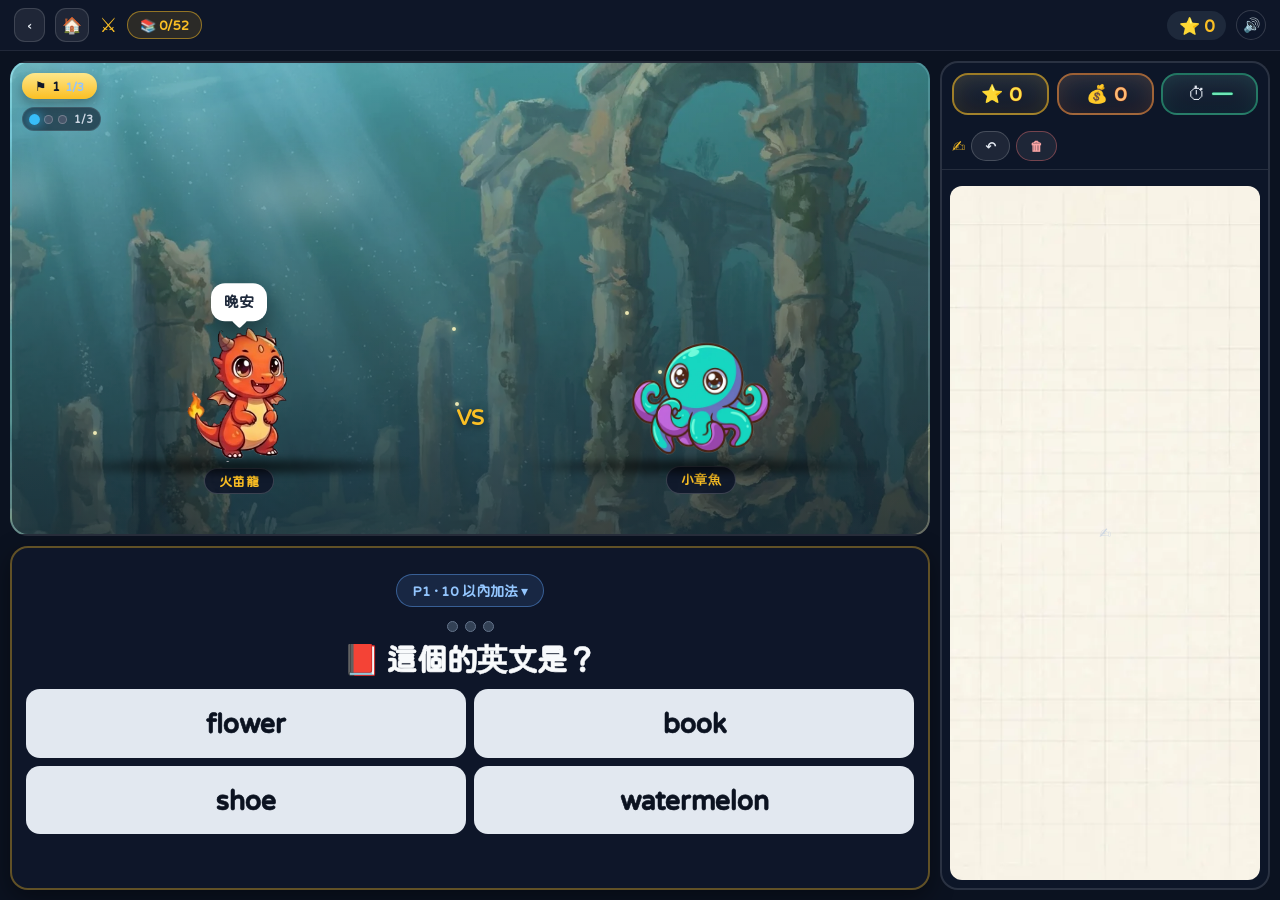
==== challenge.html @ d00f3f54 "金幣顯示只升不降＋誤觸確認框" ====
<!DOCTYPE html>
<html lang="zh-Hant">
<head>
<meta charset="utf-8">
<meta name="viewport" content="width=device-width,initial-scale=1,maximum-scale=1,user-scalable=no">
<title>⚔️ 挑戰頁 · 三問</title>
<link rel="icon" href="data:image/svg+xml,%3Csvg xmlns=%22http://www.w3.org/2000/svg%22 viewBox=%220 0 100 100%22%3E%3Ctext y=%22.92em%22 font-size=%2292%22%3E%F0%9F%90%B2%3C/text%3E%3C/svg%3E">
<style>
  *{box-sizing:border-box;-webkit-tap-highlight-color:transparent}
  html,body{margin:0;height:100%;font-family:-apple-system,"PingFang TC","Microsoft JhengHei",sans-serif;
    background:#0b1220;color:#e2e8f0;overflow:hidden}
  #app{display:flex;flex-direction:column;height:100%}

  /* 頂部 */
  #topbar{display:flex;align-items:center;gap:10px;padding:8px 14px;background:rgba(15,23,42,.85);
    border-bottom:1px solid rgba(255,255,255,.08)}
  #topbar h1{font-size:16px;margin:0;color:#fbbf24}
  #homeBtn{display:inline-flex;align-items:center;justify-content:center;width:34px;height:34px;
    border-radius:11px;background:rgba(255,255,255,.07);border:1px solid rgba(255,255,255,.14);
    text-decoration:none;font-size:16px;line-height:1;transition:transform .12s,background .12s}
  #homeBtn:hover{background:rgba(255,255,255,.14);transform:translateY(-1px)}
  #homeBtn:active{transform:scale(.94)}
  #backBtn{display:inline-flex;align-items:center;gap:4px;height:34px;padding:0 12px;
    border-radius:11px;background:rgba(255,255,255,.07);border:1px solid rgba(255,255,255,.14);
    text-decoration:none;font-size:13px;font-weight:800;color:#e2e8f0;transition:transform .12s,background .12s}
  #backBtn:hover{background:rgba(255,255,255,.14);transform:translateY(-1px)}
  #backBtn:active{transform:scale(.94)}
  #stars{margin-left:auto;background:#1e293b;border-radius:999px;padding:4px 12px;font-weight:900;color:#fbbf24}

  /* 主區 */
  /* 手寫板只在寫字題真的要用：收窄成右側一條，把寬度讓給戰鬥畫面與題目 */
  #main{flex:1;display:grid;grid-template-columns:minmax(0,1fr) clamp(210px,26vw,330px);gap:10px;padding:10px;min-height:0}
  #leftCol{display:flex;flex-direction:column;gap:10px;min-height:0}

  /* 左：戰鬥 */
  #arena{position:relative;flex:1 1 58%;min-height:0;border-radius:18px;overflow:hidden;border:2px solid rgba(255,255,255,.12);
    background:url('images/bg_battle.webp') center 55%/cover no-repeat}
  #arenaOverlay{position:absolute;inset:0;background:linear-gradient(180deg,rgba(9,16,30,.18),rgba(9,16,30,.72))}
  /* 章節「氣候」：色調分級 + 地面帶 + 環境粒子（每家族不同，一章一套） */
  #grade{position:absolute;inset:0;pointer-events:none;mix-blend-mode:soft-light;transition:background .8s ease}
  #groundBand{position:absolute;left:-6%;right:-6%;bottom:0;height:9%;pointer-events:none;opacity:.34;display:none;
    background:linear-gradient(180deg,rgba(0,0,0,0) 0%,var(--g1,rgba(22,44,24,.52)) 40%,var(--g2,rgba(6,12,8,.94)) 100%);
    -webkit-mask-image:linear-gradient(180deg,transparent,#000 46%);mask-image:linear-gradient(180deg,transparent,#000 46%)}
  /* 真的前景帶（透明 webp，每家族一張）＋時段色調 */
  #fgBand{position:absolute;left:-4%;right:-4%;bottom:0;height:20%;pointer-events:none;opacity:.72;display:none;
    background-position:center bottom;background-size:cover;background-repeat:no-repeat;
    -webkit-mask-image:linear-gradient(180deg,transparent 0%,rgba(0,0,0,.55) 30%,#000 62%);
    mask-image:linear-gradient(180deg,transparent 0%,rgba(0,0,0,.55) 30%,#000 62%)}
  #tod{position:absolute;inset:0;pointer-events:none;mix-blend-mode:soft-light;transition:background .9s ease}
  #arena.walking #fgBand{animation:fgPan .78s ease-in-out}
  @keyframes fgPan{from{transform:translateX(0)}to{transform:translateX(-66px)}}
  #groundBand::after{content:'';position:absolute;left:0;right:0;bottom:0;height:48%;opacity:.35;
    background:repeating-linear-gradient(96deg,rgba(255,255,255,.05) 0 2px,transparent 2px 8px)}
  #ambient{position:absolute;inset:0;pointer-events:none;overflow:hidden}
  #ambient i{position:absolute;display:block;border-radius:50%;opacity:0;will-change:transform,opacity}
  @keyframes pUp{0%{transform:translate3d(0,12px,0) scale(.7);opacity:0}18%{opacity:.9}100%{transform:translate3d(8px,-170px,0) scale(1.15);opacity:0}}
  @keyframes pDown{0%{transform:translate3d(0,-24px,0);opacity:0}12%{opacity:.95}100%{transform:translate3d(-14px,240px,0);opacity:0}}
  @keyframes pBubble{0%{transform:translate3d(0,80px,0) scale(.55);opacity:0}15%{opacity:.85}55%{transform:translate3d(10px,-40px,0) scale(1)}100%{transform:translate3d(-6px,-200px,0) scale(1.25);opacity:0}}
  @keyframes pFloat{0%,100%{transform:translate3d(0,0,0);opacity:.12}50%{transform:translate3d(16px,-20px,0);opacity:.85}}
  @keyframes pFog{0%{transform:translate3d(-36px,0,0) scale(1);opacity:.10}50%{opacity:.26}100%{transform:translate3d(46px,-12px,0) scale(1.3);opacity:0}}
  /* 走路時前景帶往左滑（＝往前行進），與背景平移形成視差 */
  #arena.walking #groundBand{animation:bandPan .78s ease-in-out}
  @keyframes bandPan{from{transform:translateX(0)}to{transform:translateX(-38px)}}
  #fighters{position:absolute;inset:0;display:grid;grid-template-columns:1fr auto 1fr;align-items:end;
    padding:0 18px 40px;gap:8px}
  .fighter{display:flex;flex-direction:column;align-items:center;gap:6px;position:relative}
  .fighter::after{content:'';position:absolute;left:50%;bottom:18px;transform:translateX(-50%);
    width:84%;height:19px;border-radius:50%;pointer-events:none;z-index:0;
    background:radial-gradient(ellipse at center,rgba(0,0,0,.74) 0%,rgba(0,0,0,.36) 46%,rgba(0,0,0,0) 76%);
    filter:blur(3.5px)}
  .fighter img{width:150px;height:150px;object-fit:contain;object-position:center bottom;
    position:relative;z-index:1}
  .fighter img.boss{width:190px;height:190px}
  /* 面向：大部份寵物／怪物原圖是「面向左」的 3/4 視角，放在左邊會背對對手 →
     用 scale（獨立於 transform，不會被進場動畫蓋掉）翻向對方 */
  #petImg{scale:-1 1}
  #petImg.faceRight{scale:1 1}   /* 原圖本身就面向右的物種（火龍）不用翻 */
  #monImg{scale:1 1}    /* 怪物：使用者圈選「面向右邊就對」→ 不鏡像 */
  #monster{width:150px;height:150px;font-size:92px;display:flex;align-items:center;justify-content:center;
    filter:drop-shadow(0 8px 12px rgba(0,0,0,.5))}
  #vs{font-size:22px;font-weight:900;color:#fbbf24;text-shadow:0 2px 8px rgba(0,0,0,.7);padding-bottom:64px}
  .tag{background:rgba(15,23,42,.9);border:1px solid rgba(255,255,255,.18);border-radius:999px;
    padding:4px 14px;font-size:15px;font-weight:900;color:#fbbf24;letter-spacing:.02em}
  #stageChip .rn{font-size:12px;font-weight:800;color:#93c5fd;letter-spacing:0}
  #hpbar{position:absolute;left:18px;right:18px;bottom:10px;height:8px;border-radius:999px;background:#1e293b;overflow:hidden}
  #hpfill{height:100%;width:100%;background:linear-gradient(90deg,#ef4444,#f87171);border-radius:999px}

  /* 第幾關 */
  #stageChip{position:absolute;top:10px;left:10px;z-index:7;
    display:flex;align-items:center;gap:5px;
    font-size:13px;font-weight:900;color:#0f172a;background:linear-gradient(180deg,#fde68a,#fbbf24);
    padding:5px 13px;border-radius:999px;box-shadow:0 5px 14px rgba(0,0,0,.35);pointer-events:none}
  #stageChip.boss{background:linear-gradient(180deg,#fca5a5,#ef4444);color:#fff7ed;
    box-shadow:0 5px 16px rgba(239,68,68,.6)}

  /* 過關儀式：整版暗場 + 金框 + 大字 */
  #stageClear{position:fixed;inset:0;z-index:9994;display:flex;align-items:center;justify-content:center;
    opacity:0;visibility:hidden;pointer-events:none;transition:opacity .28s}
  #stageClear.on{opacity:1;visibility:visible}
  #stageClear .scVeil{position:absolute;inset:0;background:radial-gradient(circle at 50% 46%,rgba(15,23,42,.97),rgba(3,6,15,.998))}
  #stageClear .scBox{position:relative;text-align:center;padding:26px 46px;border-radius:26px;
    background:linear-gradient(180deg,rgba(30,41,59,.96),rgba(15,23,42,.96));
    border:3px solid rgba(251,191,36,.75);box-shadow:0 0 60px rgba(251,191,36,.45),inset 0 0 40px rgba(251,191,36,.12);
    transform:scale(.82);transition:transform .42s cubic-bezier(.2,1.5,.4,1)}
  #stageClear.on .scBox{transform:scale(1)}
  #stageClear .scKicker{font-size:14px;letter-spacing:.42em;font-weight:900;color:#fbbf24;opacity:.9}
  #stageClear .scTitle{font-size:clamp(30px,5.2vmin,54px);font-weight:900;color:#fde047;margin-top:6px;
    -webkit-text-stroke:3px #7c2d12;paint-order:stroke fill}
  #stageClear .scStars{font-size:clamp(24px,3.6vmin,38px);margin-top:6px;letter-spacing:.2em;
    animation:scPop 1.1s ease-in-out infinite alternate}
  #stageClear .scSub{margin-top:8px;font-size:15px;font-weight:800;color:#cbd5e1}
  #stageClear .scEarn{margin-top:10px;font-size:clamp(18px,2.6vmin,26px);font-weight:900;color:#fdba74}
  #stageClear .scNext{margin-top:16px;appearance:none;cursor:pointer;font-family:inherit;
    font-size:17px;font-weight:900;color:#0b1220;padding:11px 26px;border-radius:999px;border:0;
    background:linear-gradient(180deg,#fde047,#f59e0b);box-shadow:0 8px 22px rgba(245,158,11,.55);
    transition:transform .12s}
  #stageClear .scNext:active{transform:scale(.95)}
  @keyframes scPop{from{transform:scale(1);opacity:.85}to{transform:scale(1.09);opacity:1}}

  /* 戰利品計分板：孩子一眼看到「為了什麼而戰」 */
  #scoreBoard{display:flex;gap:8px;padding:10px 10px 0;flex:0 0 auto}
  #scoreBoard .sb{flex:1;min-width:0;display:flex;align-items:center;justify-content:center;gap:clamp(3px,0.7vmin,6px);container-type:inline-size;
    background:linear-gradient(180deg,rgba(30,41,59,.97),rgba(15,23,42,.97));
    border:2px solid rgba(255,255,255,.14);border-radius:16px;padding:9px clamp(4px,0.8vmin,6px)}
  #scoreBoard .sb.star{border-color:rgba(251,191,36,.6);box-shadow:inset 0 0 24px rgba(251,191,36,.14)}
  #scoreBoard .sb.time{border-color:rgba(52,211,153,.5);box-shadow:inset 0 0 24px rgba(52,211,153,.12)}
  #scoreBoard .sbIcon{font-size:clamp(14px,22cqw,22px);line-height:1;flex:none}
  #scoreBoard .sbNum{font-size:clamp(13px,25cqw,26px);font-weight:900;color:#fde047;line-height:1;font-variant-numeric:tabular-nums;letter-spacing:-.02em;
    -webkit-text-stroke:1px #7c2d12;paint-order:stroke fill}
  #scoreBoard .sb.time .sbNum{color:#6ee7b7;-webkit-text-stroke:1px #064e3b}
  #scoreBoard .sb.coin{border-color:rgba(251,146,60,.6);box-shadow:inset 0 0 24px rgba(251,146,60,.16)}
  #scoreBoard .sb.coin .sbNum{color:#fdba74;-webkit-text-stroke:1px #7c2d12}
  #scoreBoard .sbUnit{font-size:clamp(11px,1.2vmin,15px);font-weight:900;color:#94a3b8;white-space:nowrap;flex:none}  /* 窄欄時「金幣／遊玩」不要折成兩行 */
  /* 手寫板最寬只到 330，三格放不下「金幣／遊玩」單位字（會超出格子被切）→ 統一只留 icon＋數字 */
  #scoreBoard .sbUnit{display:none}
  #scoreBoard .sbNum.pop{animation:sbPop .55s cubic-bezier(.2,.9,.3,1.6)}
  @keyframes sbPop{0%{transform:scale(1)}42%{transform:scale(1.45)}100%{transform:scale(1)}}
  /* 答對瞬間的大字獎勵 */
  #reward{position:fixed;left:50%;top:44%;transform:translate(-50%,-50%);z-index:70;pointer-events:none;
    font-size:30px;font-weight:900;color:#fde047;line-height:1.28;text-align:center;
    white-space:normal;max-width:min(86vw,440px);
    -webkit-text-stroke:2px #7c2d12;paint-order:stroke fill;
    text-shadow:0 6px 22px rgba(0,0,0,.9),0 0 34px rgba(253,224,71,.55);opacity:0}
  /* 小孩要看得懂：大字停住約 1.8 秒才慢慢散，總長 2.6 秒 */

  /* ── 畫面過渡：進頁淡入、跳頁前淡出（不要一刀切） ── */
  html{background:#0b1220}
  body{animation:pageIn .32s ease both}
  @keyframes pageIn{from{opacity:0}to{opacity:1}}
  body.pageOut{animation:pageOut .22s ease forwards}
  @keyframes pageOut{from{opacity:1}to{opacity:0}}

  #reward>span{display:block;white-space:nowrap}
  #reward .rL1{font-size:21px;color:#fbbf24;letter-spacing:.5px}
  #reward .rL2{font-size:32px;color:#fde047}
  #reward.show{animation:rewardPop 2.2s cubic-bezier(.2,.9,.3,1) forwards}
  @keyframes rewardPop{
    0%{opacity:0;transform:translate(-50%,-50%) scale(.3)}
    8%{opacity:1;transform:translate(-50%,-50%) scale(1.06)}
    16%{transform:translate(-50%,-50%) scale(1)}
    72%{opacity:1;transform:translate(-50%,-56%) scale(1)}
    100%{opacity:0;transform:translate(-50%,-74%) scale(.95)}
  }

  /* 右：手寫板 */
  #padPane{display:flex;flex-direction:column;gap:8px;border-radius:18px;overflow:hidden;
    border:2px solid rgba(255,255,255,.12);background:rgba(15,23,42,.92)}
  #padHead{display:flex;align-items:center;gap:6px;padding:8px 10px;border-bottom:1px solid rgba(255,255,255,.1);flex-wrap:nowrap}
  #padHead b{color:#fbbf24;font-size:13px;white-space:nowrap}
  #padHead span{margin-left:auto;font-size:10.5px;color:#94a3b8;white-space:nowrap;overflow:hidden;text-overflow:ellipsis}
  @media (max-width:1400px){#padHead span{display:none}}  /* 窄欄時只留「手寫板＋兩顆鈕」，不要擠成省略號 */
  @media (max-width:980px){#padHead b{display:none}}  /* 更窄：連標題都收起來，只留復原／清除 */
  .padBtn{appearance:none;border:1px solid rgba(255,255,255,.18);background:rgba(255,255,255,.07);
    color:#e2e8f0;border-radius:999px;padding:5px 9px;font-size:11.5px;font-weight:800;cursor:pointer;font-family:inherit;white-space:nowrap}
  .padBtn:active{transform:scale(.95);background:rgba(255,255,255,.16)}
  #padClear{color:#fca5a5;border-color:rgba(248,113,113,.4)}
  #padBody{flex:1;position:relative;background:url('images/bg_pad.webp') center/cover no-repeat;margin:8px;border-radius:12px;overflow:hidden}
  #padCanvas{position:absolute;inset:0;width:100%;height:100%;touch-action:none;cursor:crosshair}
  #padHint{position:absolute;inset:0;display:flex;align-items:center;justify-content:center;
    color:#cbd5e1;font-size:14px;pointer-events:none;text-align:center;line-height:1.7}

  /* 中文題：田字格描紅（取代手寫板） */
  #hzWrap{position:absolute;inset:0;display:flex;align-items:center;justify-content:center;padding:14px}
  #hzWrap.hidden{display:none}
  #hzBox{position:relative;background:#fdfcf8;border-radius:14px;
    box-shadow:0 10px 30px rgba(0,0,0,.4)}
  #hzBox::before{content:"";position:absolute;inset:5%;border:1px dashed rgba(239,68,68,.45);border-radius:6px;pointer-events:none}
  #hzBox::after{content:"";position:absolute;inset:5%;pointer-events:none;
    background:
      linear-gradient(to right, transparent calc(50% - .8px), rgba(239,68,68,.32) calc(50% - .8px), rgba(239,68,68,.32) calc(50% + .8px), transparent calc(50% + .8px)),
      linear-gradient(to bottom, transparent calc(50% - .8px), rgba(239,68,68,.32) calc(50% - .8px), rgba(239,68,68,.32) calc(50% + .8px), transparent calc(50% + .8px))}
  #hzSvg{position:absolute;inset:0}
  #hzSvg svg{display:block;width:100%;height:100%;touch-action:none}
  #hzDone{position:absolute;left:0;right:0;bottom:10px;margin:0 auto;width:max-content;
    font-size:14px;font-weight:900;color:#fff;background:rgba(34,197,94,.95);
    padding:6px 16px;border-radius:999px;opacity:0;pointer-events:none;z-index:3}
  #hzDone.show{animation:stampIn .6s cubic-bezier(.2,1.4,.4,1) forwards}
  @keyframes stampIn{0%{opacity:0;transform:scale(.4)}60%{opacity:1;transform:scale(1.1)}100%{opacity:1;transform:scale(1)}}
  #padCanvas.hidden,#padHint.hidden{display:none}

  /* 下：題目 */
  #quiz{flex:1 1 42%;min-height:0;display:flex}
  #quizCard{flex:1;display:flex;flex-direction:column;justify-content:center;background:rgba(15,23,42,.94);border:2px solid rgba(251,191,36,.35);border-radius:18px;
    padding:12px 14px;box-shadow:0 8px 24px rgba(0,0,0,.4)}
  #qMeta{font-size:12px;font-weight:800;color:#94a3b8;text-align:center;letter-spacing:.5px;margin-bottom:6px}
  /* 一局 = 3 題：三個圓點，答對一題亮一顆 */
  #qPips{display:flex;gap:7px;justify-content:center;margin-bottom:8px}
  #qPips i{width:11px;height:11px;border-radius:50%;background:#334155;
    border:1.5px solid #64748b;transition:background .18s, transform .18s, box-shadow .18s}
  #qPips i.on{background:#fbbf24;border-color:#fcd34d;transform:scale(1.18);
    box-shadow:0 0 10px rgba(251,191,36,.75)}
  #qPips.boss i{border-color:#f87171}
  #qPips.boss i.on{background:#f87171;border-color:#fca5a5;box-shadow:0 0 10px rgba(248,113,113,.8)}
  #qRow{display:flex;align-items:center;justify-content:center;gap:10px;margin-bottom:10px}
  #qRow #qText{margin-bottom:0}
  #qSay{flex:0 0 auto;width:42px;height:42px;border-radius:13px;border:1.5px solid rgba(148,163,184,.5);
    background:rgba(148,163,184,.16);color:#e2e8f0;font-size:20px;line-height:1;cursor:pointer;
    display:none;transition:transform .12s, background .15s, border-color .15s}
  #qSay.on{display:block}
  #qSay:active{transform:scale(.92)}
  #qSay.playing{background:rgba(251,191,36,.28);border-color:rgba(251,191,36,.8);box-shadow:0 0 14px rgba(251,191,36,.45)}
  #qText span{transition:color .08s}
  #qText span.on{color:#fde047;text-shadow:0 0 12px rgba(253,224,71,.75)}
  #qText span.done{color:#94a3b8}
  .opt.qsaying{background:rgba(251,191,36,.22)!important;border-color:rgba(251,191,36,.85)!important;color:#fde68a!important;
    box-shadow:0 0 0 2px rgba(251,191,36,.35) inset}
  #qText{font-size:clamp(27px,3.3vmin,36px);font-weight:900;color:#f8fafc;text-align:center;margin-bottom:10px;line-height:1.3}
  #qText.lucky{color:#fbbf24;text-shadow:0 0 16px rgba(251,191,36,.55)}
  #quizCard.luckyGlow{border-color:rgba(251,191,36,.75);box-shadow:0 0 22px rgba(251,191,36,.28)}
  #qText.long{font-size:clamp(20px,2.5vmin,26px);line-height:1.55;max-width:620px;letter-spacing:.01em}
  #qText.xlong{font-size:clamp(18px,2.2vmin,22px);line-height:1.6;max-width:660px}
  #options{display:grid;grid-template-columns:repeat(4,1fr);gap:10px}
  #options.wide{grid-template-columns:repeat(2,1fr);gap:8px}
  #options.wide .opt{font-size:19px;padding:11px 8px;line-height:1.35}
  .opt{appearance:none;border:none;border-radius:14px;padding:14px 8px;font-size:clamp(22px,2.6vmin,27px);font-weight:900;
    color:#0b1220;background:#e2e8f0;cursor:pointer;transition:transform .12s,background .2s;font-family:inherit}
  .opt:active{transform:scale(.95)}
  .opt.correct{background:#4ade80;color:#052e16}
  .opt.wrong{background:#f87171;color:#450a0a}
  .opt.reveal{background:#0b1220;color:#4ade80;box-shadow:inset 0 0 0 3px #4ade80}
  #feedback{text-align:center;font-size:14px;font-weight:800;color:#94a3b8;margin-top:8px;min-height:20px}

  /* 單元選擇 */
  #unitBtn{appearance:none;align-self:center;border:1px solid rgba(96,165,250,.45);background:rgba(96,165,250,.12);
    color:#93c5fd;font-weight:900;font-size:12px;border-radius:999px;padding:5px 12px;cursor:pointer;
    font-family:inherit;margin-bottom:8px;transition:background .2s}
  #unitBtn:hover{background:rgba(96,165,250,.22)}
  #unitMask{position:fixed;inset:0;background:rgba(4,8,18,.85);display:none;align-items:center;justify-content:center;
    z-index:50;padding:16px}
  #unitMask.show{display:flex}
  #unitPanel{width:min(720px,96vw);max-height:88vh;overflow:auto;background:linear-gradient(160deg,#16213a,#0b1220);
    border:2px solid rgba(96,165,250,.35);border-radius:20px;padding:14px}
  #unitPanel h2{margin:0 0 10px;font-size:17px;color:#93c5fd}
  .unitGrade{font-size:13px;font-weight:900;color:#94a3b8;margin:12px 0 6px;letter-spacing:1px}
  .unitGrade.mix{color:#f0abfc}
  .unitItem.mix{border-color:rgba(240,171,252,.5)}
  .unitGrade.zh{color:#fcd34d}
  .unitItem.zh{border-color:rgba(252,211,77,.45)}
  .unitGrade.en{color:#5eead4}
  .unitItem.en{border-color:rgba(94,234,212,.45)}
  .unitItem.en.on{background:linear-gradient(180deg,#0f766e,#115e59);border-color:#5eead4}
  .unitRow{display:grid;grid-template-columns:repeat(3,1fr);gap:8px}
  .unitItem{appearance:none;font-family:inherit;text-align:left;cursor:pointer;border-radius:12px;padding:10px 12px;
    font-size:13px;font-weight:800;color:#e2e8f0;background:rgba(30,41,59,.9);
    border:1px solid rgba(255,255,255,.1);transition:transform .12s,background .2s}
  .unitItem:active{transform:scale(.97)}
  .unitItem.on{background:rgba(96,165,250,.2);border-color:#60a5fa;color:#dbeafe}
  .unitItem small{display:block;font-weight:700;font-size:11px;color:#94a3b8;margin-top:2px}
  .unitFoot{display:flex;align-items:center;gap:10px;margin-top:14px;padding-top:12px;
    border-top:1px solid rgba(255,255,255,.08);flex-wrap:wrap}
  #qaOpen{appearance:none;font-family:inherit;cursor:pointer;border-radius:999px;padding:7px 14px;
    font-size:12.5px;font-weight:900;color:#bfdbfe;background:rgba(96,165,250,.16);
    border:1px solid rgba(96,165,250,.45)}
  #qaOpen:active{transform:scale(.96)}
  #qaState{font-size:12px;font-weight:800;color:#94a3b8}

  /* 題庫連線設定 */
  #qaMask{position:fixed;inset:0;display:none;align-items:center;justify-content:center;
    background:rgba(2,6,23,.82);z-index:60;padding:16px}
  #qaMask.show{display:flex}
  #qaPanel{width:min(520px,96vw);max-height:90vh;overflow:auto;background:linear-gradient(160deg,#16213a,#0b1220);
    border:2px solid rgba(96,165,250,.35);border-radius:20px;padding:16px}
  #qaPanel h2{margin:0 0 8px;font-size:17px;color:#93c5fd}
  #qaPanel .qaTip{font-size:12px;line-height:1.6;color:#94a3b8;margin:0 0 12px}
  #qaPanel label{display:block;font-size:12px;font-weight:900;color:#cbd5e1;margin:10px 0 4px}
  #qaPanel input{width:100%;box-sizing:border-box;font-family:inherit;font-size:13px;color:#e2e8f0;
    background:rgba(2,6,23,.65);border:1px solid rgba(255,255,255,.12);border-radius:10px;padding:9px 11px}
  #qaPanel input:focus{outline:none;border-color:#60a5fa}
  .qaBtns{display:flex;gap:8px;margin-top:16px;flex-wrap:wrap}
  .qaBtns button{appearance:none;font-family:inherit;cursor:pointer;border-radius:999px;padding:9px 16px;
    font-size:13px;font-weight:900;color:#e2e8f0;background:rgba(30,41,59,.95);
    border:1px solid rgba(255,255,255,.14)}
  .qaBtns button:active{transform:scale(.96)}
  #qaSave{background:rgba(96,165,250,.25);border-color:#60a5fa;color:#dbeafe}
  #qaAuto{background:linear-gradient(180deg,#fbbf24,#f59e0b);border-color:#fcd34d;color:#3b2405}
  #qaMsg{margin-top:12px;font-size:12.5px;font-weight:800;line-height:1.6;color:#94a3b8;white-space:pre-wrap}

  /* 怪物圖鑑 */
  #dexBtn{appearance:none;border:1px solid rgba(251,191,36,.5);background:rgba(251,191,36,.12);
    color:#fbbf24;font-weight:900;font-size:13px;border-radius:999px;padding:5px 12px;cursor:pointer;font-family:inherit}
  #dexMask{position:fixed;inset:0;background:rgba(4,8,18,.85);display:none;align-items:center;justify-content:center;
    z-index:50;padding:16px}
  #dexMask.show{display:flex}
  #dexPanel{width:min(780px,96vw);max-height:88vh;overflow:auto;background:linear-gradient(160deg,#16213a,#0b1220);
    border:2px solid rgba(251,191,36,.35);border-radius:20px;padding:14px}
  #dexPanel h2{margin:0 0 8px;font-size:17px;color:#fbbf24}
  #dexBar{height:10px;border-radius:999px;background:rgba(255,255,255,.08);overflow:hidden;margin:0 0 4px}
  #dexBarFill{height:100%;width:0;background:linear-gradient(90deg,#fbbf24,#f59e0b);border-radius:999px;transition:width .4s}
  #dexCount{font-size:12px;color:#94a3b8;font-weight:800;margin:0 0 12px}
  #dexGrid{display:grid;grid-template-columns:repeat(4,1fr);gap:10px}
  .dexSec{grid-column:1/-1;display:flex;align-items:baseline;justify-content:space-between;
    margin-top:6px;padding-bottom:4px;border-bottom:1px solid rgba(255,255,255,.1)}
  .dexSec b{font-size:13px;color:#fbbf24;letter-spacing:.04em}
  .dexSec i{font-style:normal;font-size:12px;font-weight:900;color:#93c5fd}
  .dexCell{background:rgba(30,41,59,.9);border:1px solid rgba(255,255,255,.1);border-radius:14px;
    padding:8px;text-align:center;min-height:116px;display:flex;flex-direction:column;align-items:center;
    justify-content:center;gap:3px}
  .dexCell img{width:64px;height:64px;object-fit:contain;filter:grayscale(1) brightness(.35);opacity:.5}
  .dexCell.got img{filter:none;opacity:1}
  .dexCell .nm{font-size:11px;color:#94a3b8}
  .dexCell.got .nm{color:#fbbf24;font-weight:800}
  .dexCell .st{font-size:10px;color:#64748b}
  .dexCell.shiny{border-color:rgba(251,191,36,.7);box-shadow:0 0 12px rgba(251,191,36,.35)}
  .dexCell.shiny .st{color:#fbbf24;font-weight:800}
  #dexClose,#unitClose{float:right;appearance:none;border:none;background:#334155;color:#e2e8f0;border-radius:8px;
    padding:4px 10px;cursor:pointer;font-family:inherit}

  /* ── 戰鬥特效 ── */
  #fxLayer{position:absolute;inset:0;pointer-events:none;z-index:6;overflow:hidden}
  #hitFlash{position:absolute;inset:0;background:#fff;opacity:0;pointer-events:none;z-index:7}
  #hitFlash.on{animation:hitflash .22s ease-out}
  @keyframes hitflash{0%{opacity:.45}100%{opacity:0}}
  #arena.shake{animation:arenaShake .34s ease-in-out}
  /* 打贏→往前走→遇到下一隻：寵物踏步、新怪從右邊走進來 */
  #arena.walking #petImg{animation:walkBob .26s ease-in-out infinite}
  @keyframes walkBob{0%,100%{translate:0 0}50%{translate:-3px -6px}}
  #monImg.enterRight{animation:monEnterRight .55s cubic-bezier(.2,.9,.3,1.05) both}
  @keyframes monEnterRight{from{transform:translateX(170px) scale(.84);opacity:0}
    to{transform:translateX(0) scale(1);opacity:1}}
  /* 一章＝三隻怪（第三隻是首領）：打過的變暗，讓「3 關 3 關」看得見 */
  #chapPips{position:absolute;top:44px;left:10px;z-index:7;display:flex;gap:5px;align-items:center;
    padding:4px 7px;border-radius:999px;background:rgba(2,6,23,.55);border:1px solid rgba(255,255,255,.10);
    pointer-events:none}
  #chapPips i{width:9px;height:9px;border-radius:50%;background:#475569;box-shadow:inset 0 0 0 1px rgba(255,255,255,.25)}
  #chapPips i.done{background:#fbbf24;box-shadow:0 0 8px rgba(251,191,36,.8)}
  #chapPips i.now{background:#38bdf8;box-shadow:0 0 9px rgba(56,189,248,.9);transform:scale(1.2)}
  #chapPips b{font-size:11px;color:#cbd5e1;margin-left:2px}
  @keyframes arenaShake{
    0%,100%{transform:translate(0,0)}
    15%{transform:translate(-7px,3px)}
    35%{transform:translate(6px,-4px)}
    55%{transform:translate(-4px,-2px)}
    75%{transform:translate(3px,3px)}
  }
  #combo{position:absolute;top:10px;right:10px;z-index:8;
    font-size:13px;font-weight:900;color:#fff;background:linear-gradient(180deg,#fb923c,#ea580c);
    padding:5px 15px;border-radius:999px;box-shadow:0 6px 18px rgba(249,115,22,.55);
    transition:opacity .2s, transform .2s;pointer-events:none}
  #combo.hidden{opacity:0;transform:translateY(-10px)}
  #combo.c3{background:linear-gradient(180deg,#f97316,#c2410c);box-shadow:0 6px 20px rgba(249,115,22,.75)}
  #combo.c5{background:linear-gradient(180deg,#f43f5e,#9f1239);box-shadow:0 6px 24px rgba(244,63,94,.8);transform:scale(1.06)}
  #combo.c7{background:linear-gradient(180deg,#a855f7,#6b21a8);box-shadow:0 6px 28px rgba(168,85,247,.85);transform:scale(1.12)}
  /* ── 打擊感（Day1）：命中瞬間的微停格、金幣飛入計分板、Fever 暖光 ── */
  .hitstop #monImg,.hitstop #hpWrap,.hitstop .petsay{animation-play-state:paused!important}
  #arena.hitstop{filter:contrast(1.12) saturate(1.12)}
  .coinFly{position:absolute;font-size:22px;z-index:10;pointer-events:none;
    filter:drop-shadow(0 0 8px rgba(251,191,36,.9));will-change:transform,opacity}
  #feverGlow{position:absolute;inset:0;z-index:6;pointer-events:none;opacity:0;
    background:radial-gradient(circle at 50% 62%,rgba(251,146,60,.28),rgba(251,146,60,0) 62%);
    transition:opacity .25s}
  #feverGlow.on{opacity:1}
  .dmg{position:absolute;font-weight:900;font-size:34px;color:#fde047;z-index:9;
    -webkit-text-stroke:3px #7c2d12;paint-order:stroke fill;
    text-shadow:0 4px 12px rgba(0,0,0,.9),0 0 22px rgba(253,224,71,.7);
    transform:translate(-50%,-50%);pointer-events:none;animation:dmgUp 1.5s ease-out forwards}
  .dmg.crit{font-size:46px;color:#fff1a8;-webkit-text-stroke:3px #7c0d00;
    text-shadow:0 5px 14px rgba(0,0,0,.95),0 0 30px rgba(255,140,40,.95),0 0 55px rgba(253,224,71,.7)}
  /* 傷害數字：先放大停住（約 1.9 秒）再往上飄走，小孩才有時間看 */
  @keyframes dmgUp{
    0%{opacity:0;transform:translate(-50%,-50%) scale(.4)}
    6%{opacity:1;transform:translate(-50%,-60%) scale(1.4)}
    12%{transform:translate(-50%,-62%) scale(1.05)}
    72%{opacity:1;transform:translate(-50%,-80%) scale(1)}
    100%{opacity:0;transform:translate(-50%,-104%) scale(.95)}
  }
  /* 絕招大字：經典 9999 爆擊 */
  .ult{position:absolute;font-weight:900;font-size:54px;color:#fff44f;z-index:10;
    -webkit-text-stroke:4px #7c0d00;paint-order:stroke fill;white-space:nowrap;
    text-shadow:0 6px 18px rgba(0,0,0,.95),0 0 40px rgba(255,80,40,.95),0 0 80px rgba(253,224,71,.8);
    transform:translate(-50%,-50%);pointer-events:none;animation:ultUp 1.5s ease-out forwards}
  @keyframes ultUp{
    0%{opacity:0;transform:translate(-50%,-50%) scale(.2) rotate(-12deg)}
    10%{opacity:1;transform:translate(-50%,-55%) scale(1.55) rotate(5deg)}
    24%{transform:translate(-50%,-58%) scale(1.12) rotate(0)}
    70%{opacity:1;transform:translate(-50%,-88%) scale(1.06)}
    100%{opacity:0;transform:translate(-50%,-105%) scale(.9)}
  }
  .spark{position:absolute;width:7px;height:7px;border-radius:50%;pointer-events:none;z-index:8}
  .ring{position:absolute;width:70px;height:70px;border:4px solid #fff;border-radius:50%;
    pointer-events:none;z-index:8;box-shadow:0 0 22px rgba(255,255,255,.6)}
  #hpbar{position:relative}
  #hpGhost{position:absolute;left:0;top:0;bottom:0;width:100%;background:#fca5a5;opacity:.55;
    border-radius:99px;transition:width .45s ease-out .18s}
  #hpfill{position:relative;z-index:2;transition:width .12s ease-out}
  #hpfill.boss{background:linear-gradient(90deg,#f43f5e,#f97316);box-shadow:0 0 16px rgba(249,115,22,.85)}
  #hpbar.boss{transform:scale(1.06)}
  #hpbar{transition:transform .22s}
  .opt{transition:transform .12s, box-shadow .12s, background .12s}
  .opt:active:not(:disabled){transform:scale(.95)}
  .opt:not(:disabled):hover{transform:translateY(-2px);
    box-shadow:0 10px 22px rgba(0,0,0,.35),0 0 0 2px rgba(147,197,253,.55) inset}
  .opt.wrong{animation:shakeX .42s}
  @keyframes shakeX{0%,100%{transform:translateX(0)}20%{transform:translateX(-7px)}
    40%{transform:translateX(7px)}60%{transform:translateX(-5px)}80%{transform:translateX(4px)}}
  .opt.correct{animation:popScore .45s}
  @keyframes popScore{0%{transform:scale(1)}40%{transform:scale(1.06)}100%{transform:scale(1)}}
  #monImg.enter{animation:monEnter .5s cubic-bezier(.2,.9,.3,1.2)}
  @keyframes monEnter{from{opacity:0;transform:translateX(60px) scale(.8)}to{opacity:1;transform:none}}
  #stars.pop{animation:starPop .45s cubic-bezier(.2,.9,.3,1.5)}
  @keyframes starPop{0%{transform:scale(1)}35%{transform:scale(1.3)}100%{transform:scale(1)}}
  #vs{animation:vsPulse 2.6s ease-in-out infinite}
  @keyframes vsPulse{0%,100%{transform:scale(1);opacity:.9}50%{transform:scale(1.12);opacity:1}}
  /* 進化挑戰：入場 / 完成 兩張全屏卡 */
  #evoIntro,#evoDone{position:fixed;inset:0;z-index:9995;display:flex;align-items:center;justify-content:center;
    opacity:0;visibility:hidden;pointer-events:none;transition:opacity .3s}
  #evoIntro.on,#evoDone.on{opacity:1;visibility:visible}
  #evoIntro .evVeil,#evoDone .evVeil{position:absolute;inset:0;
    background:radial-gradient(circle at 50% 46%,rgba(88,28,135,.55),rgba(3,6,15,.94))}
  #evoIntro .evBox,#evoDone .evBox{position:relative;text-align:center;padding:28px 52px;border-radius:26px;
    background:linear-gradient(180deg,rgba(49,20,73,.96),rgba(15,23,42,.97));
    border:2px solid rgba(250,204,21,.75);box-shadow:0 0 60px rgba(168,85,247,.55)}
  #evoIntro .evKicker,#evoDone .evKicker{font-size:13px;letter-spacing:6px;font-weight:900;color:#c4b5fd}
  #evoIntro .evTitle,#evoDone .evTitle{margin-top:8px;font-size:clamp(30px,5vmin,46px);font-weight:900;
    color:#fde047;-webkit-text-stroke:2px #7c2d12;paint-order:stroke fill;
    animation:scPop 1.1s ease-in-out infinite}
  #evoIntro .evSub,#evoDone .evSub{margin-top:10px;font-size:15px;font-weight:800;color:#e9d5ff}

  #gift{position:fixed;left:50%;top:26%;transform:translate(-50%,-50%) scale(.7);z-index:76;
    font-size:23px;font-weight:900;color:#fef3c7;pointer-events:none;opacity:0;max-width:min(300px,42vw);white-space:normal;text-align:center;line-height:1.25;
    -webkit-text-stroke:3px #7c2d12;paint-order:stroke fill;
    filter:drop-shadow(0 0 18px rgba(251,191,36,.9))}
  #gift.show{animation:giftPop 1.9s cubic-bezier(.2,.9,.3,1) forwards}
  @keyframes giftPop{
    0%{opacity:0;transform:translate(-50%,-50%) scale(.6) rotate(-6deg)}
    14%{opacity:1;transform:translate(-50%,-50%) scale(1.18) rotate(3deg)}
    26%{transform:translate(-50%,-50%) scale(1) rotate(0)}
    72%{opacity:1;transform:translate(-50%,-64%) scale(1)}
    100%{opacity:0;transform:translate(-50%,-92%) scale(.94)}
  }

  /* 過章儀式：比過關更強（紫金框、多一層光暈） */
  #chapClear{position:fixed;inset:0;z-index:9995;display:flex;align-items:center;justify-content:center;
    opacity:0;visibility:hidden;pointer-events:none;transition:opacity .3s}
  #chapClear.on{opacity:1;visibility:visible;pointer-events:auto}
  /* 過章卡不自動消失：孩子自己按「下一關」或「回農場」 */
  #chapClear .chapBtns{display:flex;gap:12px;justify-content:center;margin-top:20px}
  #chapClear .chapBtns button{appearance:none;cursor:pointer;font-family:inherit;font-weight:900;
    font-size:17px;padding:13px 24px;border-radius:16px;border:0;transition:transform .12s}
  #chapClear .chapBtns button:active{transform:scale(.95)}
  #chapClear .chapBtns .primary{background:linear-gradient(180deg,#fde047,#f59e0b);color:#3b1d03;
    box-shadow:0 6px 0 rgba(146,64,14,.5),0 10px 22px rgba(251,191,36,.35)}
  #chapClear .chapBtns .ghost{background:rgba(99,102,241,.28);color:#e0e7ff;border:2px solid rgba(165,180,252,.6)}
  #chapClear .scVeil{position:absolute;inset:0;
    background:radial-gradient(circle at 50% 46%,rgba(76,29,149,.97),rgba(3,6,15,.998))}
  #chapClear .scBox{position:relative;text-align:center;padding:30px 54px;border-radius:28px;
    background:linear-gradient(180deg,rgba(49,46,129,.96),rgba(15,23,42,.97));
    border:3px solid rgba(196,181,253,.85);
    box-shadow:0 0 70px rgba(139,92,246,.55),0 0 120px rgba(251,191,36,.35),inset 0 0 30px rgba(251,191,36,.12);
    animation:scPop .6s ease-out 1}
  #chapClear .scKicker{font-size:13px;letter-spacing:.34em;font-weight:900;color:#ddd6fe;margin-bottom:6px}
  #chapClear .scTitle{font-size:clamp(30px,5.2vmin,50px);font-weight:900;color:#fef3c7;
    -webkit-text-stroke:2px #7c2d12;paint-order:stroke fill;text-shadow:0 6px 0 rgba(0,0,0,.35)}
  #chapClear .scStars{font-size:30px;margin:10px 0 6px;letter-spacing:6px}
  #chapClear .scSub{font-size:15px;font-weight:800;color:#c7d2fe}

  /* 窄螢幕／直向：手寫板不再佔一半寬，改成下方一條（寫字題還是畫得到） */
  @media (max-width:880px), (orientation:portrait){
    #main{grid-template-columns:minmax(0,1fr);grid-template-rows:minmax(0,1fr) auto}
    /* 直向：手寫板放在最下面，寫字區固定 150px 高（不要被壓成一條線） */
    #padPane{height:auto;flex:none}
    #padBody{height:150px;flex:none}
    #padHint{font-size:13px}
  }
</style>
<link rel="stylesheet" href="fonts/theme.css">
</head>
<body>
<div id="app">
  <div id="topbar">
    <a id="backBtn" href="community.html" title="回社區" aria-label="回社區">‹</a>
    <a id="homeBtn" href="index.html" title="回登入頁">🏠</a>
    <h1 title="挑戰頁">⚔️</h1>
    <button id="dexBtn" title="圖鑑">📚</button>
    <div id="stars">⭐ 0</div>
  </div>
  <div id="reward"></div>
<div id="gift"></div>

  <div id="main">
    <div id="leftCol">
      <!-- 上：戰鬥 -->
      <div id="arena">
        <div id="arenaOverlay"></div>
        <div id="grade"></div>
        <div id="groundBand"></div>
        <div id="tod"></div>
        <div id="fgBand"></div>
        <div id="ambient"></div>
        <div id="stageChip">⚑<span id="stageNow">1</span></div>
    <div id="chapPips"><i></i><i></i><i></i><b>1/3</b></div>
        <div id="combo" class="hidden">🔥2</div>
        <div id="fighters">
          <div class="fighter">
            <img id="petImg" src="pets/fire_dragon/02_幼獸.webp" alt="寵物">
            <div class="tag" id="petTag">火苗龍</div>
          </div>
          <div id="vs">VS</div>
          <div class="fighter">
            <img id="monImg" src="" alt="怪物" style="display:none">
            <div id="monster" style="display:none">🪨</div>
            <div class="tag" id="monTag">—</div>
          </div>
        </div>
        <div id="fxLayer"></div>
        <div id="hitFlash"></div>
        <div id="hpbar"><div id="hpGhost"></div><div id="hpfill"></div></div>
      </div>

      <!-- 下：題目 -->
      <div id="quiz">
        <div id="quizCard">
          <button id="unitBtn">P1 · 10以內加法 ▾</button>
          <div id="qMeta">第 1 題</div>
          <div id="qPips"><i></i><i></i><i></i></div>
          <div id="qRow">
            <div id="qText">3 + 5 = ?</div>
            <button id="qSay" title="讀一次題目" aria-label="朗讀題目">🔊</button>
          </div>
          <div id="options">
            <button class="opt">6</button>
            <button class="opt">7</button>
            <button class="opt">8</button>
            <button class="opt">9</button>
          </div>
          <div id="feedback"></div>
        </div>
      </div>
    </div>

    <!-- 右：戰利品計分板＋手寫板 -->
    <div id="padPane">
      <div id="scoreBoard">
        <div class="sb star"><span class="sbIcon">⭐</span><span class="sbNum" id="sbStars">0</span></div>
        <div class="sb coin"><span class="sbIcon">💰</span><span class="sbNum" id="sbCoins">0</span><span class="sbUnit">金幣</span></div>
        <div class="sb time"><span class="sbIcon">⏱</span><span class="sbNum" id="sbTime">—</span><span class="sbUnit">遊玩</span></div>
      </div>
      <div id="padHead">
        <b>✍️</b>
        <span id="padState"></span>
        <button class="padBtn" id="padUndo" title="復原" aria-label="復原">↶</button>
        <button class="padBtn" id="padClear" title="清除" aria-label="清除">🗑</button>
      </div>
      <div id="padBody">
        <canvas id="padCanvas"></canvas>
        <div id="padHint">✍️</div>
        <div id="hzWrap" class="hidden">
          <div id="hzBox">
            <div id="hzSvg"></div>
            <div id="hzDone">✓ 寫對了</div>
          </div>
        </div>
      </div>
    </div>
  </div>



  <div id="dexMask">
    <div id="dexPanel">
      <button id="dexClose">關閉</button>
      <h2>📚 怪物圖鑑</h2>
      <div id="dexBar"><div id="dexBarFill"></div></div>
      <div id="dexCount">已收集 0/16</div>
      <div id="dexGrid"></div>
    </div>
  </div>

  <div id="stageClear">
    <div class="scVeil"></div>
    <div class="scBox">
      <div class="scKicker">CLEAR</div>
      <div class="scTitle">第 <span id="scNum">1</span> 關 通過！</div>
      <div class="scStars">⭐ ⭐ ⭐</div>
      <div class="scEarn" id="scEarn">本關 +0 金幣</div>
      <div class="scSub" id="scTease">怪物會越來越強 · 繼續加油</div>
      <button type="button" class="scNext" id="scNext">繼續冒險 ▶</button>
    </div>
  </div>

  <div id="chapClear">
    <div class="scVeil"></div>
    <div class="scBox">
      <div class="scKicker">CHAPTER CLEAR</div>
      <div class="scTitle">第 <span id="chapNum">1</span> 章 完成！</div>
      <div class="scStars">⭐ ⭐ ⭐</div>
      <div class="scSub" id="chapGift">+180💰　+3⭐</div>
      <div class="chapBtns">
        <button type="button" class="primary" id="chapNext">下一關 ▶</button>
        <button type="button" class="ghost" id="chapHome">🏠 回農場</button>
      </div>
    </div>
  </div>

  <div id="evoIntro">
    <div class="evVeil"></div>
    <div class="evBox">
      <div class="evKicker">EVOLUTION</div>
      <div class="evTitle">⚡ 進化挑戰</div>
      <div class="evSub">打贏這一隻 BOSS，牠就會變強</div>
    </div>
  </div>

  <div id="evoDone">
    <div class="evVeil"></div>
    <div class="evBox">
      <div class="evKicker">LEVEL UP</div>
      <div class="evTitle">🎉 進化成功！</div>
      <div class="evSub">回去吧，牠要變身了</div>
    </div>
  </div>

  <div id="unitMask">
    <div id="unitPanel">
      <button id="unitClose">關閉</button>
      <h2>📘 選單元（跟課本進度走）</h2>
      <div id="unitList"></div>
      <div class="unitFoot">
        <button id="qaOpen">📡 題庫連線</button>
        <span id="qaState">目前：離線題庫（本地生成）</span>
      </div>
    </div>
  </div>

  <div id="qaMask">
    <div id="qaPanel">
      <button id="qaClose">關閉</button>
      <h2>📡 連線到題庫（GAS）</h2>
      <p class="qaTip">填入 Google Apps Script Web App 的網址與 token。<br>
        連上之後數學題改由題庫出題，答完 3 題自動回傳成績（賺星星、賺上網時間）。<br>
        連不上就自動退回本地題庫，遊戲不會壞。</p>
      <label>Web App 網址</label>
      <input id="qaUrl" placeholder="https://script.google.com/macros/s/…/exec">
      <label>Token</label>
      <input id="qaToken" placeholder="部署時設定的 TOKEN">
      <label>孩子 ID（User_ID）</label>
      <input id="qaUid" placeholder="例如 1001">
      <label>PIN</label>
      <input id="qaPin" placeholder="孩子設定的 4 位 PIN">
      <div class="qaBtns">
        <button id="qaAuto">⚡ 一鍵連上（家用）</button>
        <button id="qaTest">測試連線</button>
        <button id="qaSave">儲存並啟用</button>
        <button id="qaOff">停用</button>
      </div>
      <div id="qaMsg"></div>
    </div>
  </div>
</div>

<script src="hw/hanzi-writer.min.js"></script>
<script src="hw/hwlist.js"></script>
<script src="hw/hwdata1.js"></script>
<script src="petlang.js"></script>
<script src="snd.js"></script>
<script src="juice.js"></script>
<script src="motion.js"></script>
<script src="player.js"></script>
<script src="time.js"></script>
<script src="qb.js"></script>
<script src="qa-audio.js"></script>
<script>
  /* 手寫板：先做基本 canvas 繪圖（自由畫），之後再研究算式格 */
  (function () {
    var c = document.getElementById('padCanvas');
    var hint = document.getElementById('padHint');
    var st = document.getElementById('padState');
    if (!c) return;
    var ctx = c.getContext('2d');
    function fit() {
      var r = c.getBoundingClientRect();
      var dpr = Math.min(2, window.devicePixelRatio || 1);
      c.width = Math.round(r.width * dpr);
      c.height = Math.round(r.height * dpr);
      ctx.setTransform(dpr, 0, 0, dpr, 0, 0);
      ctx.lineWidth = 3;
      ctx.lineCap = 'round';
      ctx.lineJoin = 'round';
      ctx.strokeStyle = '#1e293b';
    }
    fit();
    window.addEventListener('resize', fit);

    /* 復原用：每畫一筆前先存一張快照 */
    var hist = [];
    function snap(){
      try { hist.push(c.toDataURL()); if (hist.length > 15) hist.shift(); } catch(e){}
      if (st) st.textContent = '畫好可以改';
    }
    function paint(src){
      var im = new Image();
      im.onload = function(){
        ctx.save(); ctx.setTransform(1,0,0,1,0,0);
        ctx.clearRect(0,0,c.width,c.height);
        ctx.drawImage(im,0,0);
        ctx.restore();
      };
      im.src = src;
    }
    function clearPad(){
      snap();
      ctx.save(); ctx.setTransform(1,0,0,1,0,0);
      ctx.clearRect(0,0,c.width,c.height);
      ctx.restore();
      if (st) st.textContent = '';
    }
    document.getElementById('padClear').addEventListener('click', clearPad);
    document.getElementById('padUndo').addEventListener('click', function(){
      if (hist.length) paint(hist.pop());
      else clearPad();
    });

    var drawing = false, last = null;
    function pos(e) {
      var r = c.getBoundingClientRect();
      var t = e.touches ? e.touches[0] : e;
      return { x: t.clientX - r.left, y: t.clientY - r.top };
    }
    function start(e) {
      e.preventDefault();
      drawing = true; last = pos(e);
      snap();
      if (hint) hint.style.display = 'none';
    }
    function move(e) {
      if (!drawing) return;
      e.preventDefault();
      var p = pos(e);
      ctx.beginPath();
      ctx.moveTo(last.x, last.y);
      ctx.lineTo(p.x, p.y);
      ctx.stroke();
      last = p;
    }
    function end() { drawing = false; last = null; }

    c.addEventListener('mousedown', start);
    c.addEventListener('mousemove', move);
    window.addEventListener('mouseup', end);
    c.addEventListener('touchstart', start, { passive: false });
    c.addEventListener('touchmove', move, { passive: false });
    c.addEventListener('touchend', end);
  })();

  /* 怪物圖鑑 + 戰鬥 */
  (function () {
    /* 五種屬性：每種一個主色，戰鬥背景跟著出場怪物走 */
    var ELEMS = {
      forest: { name: '森林', color: '#22c55e', bg: ['images/bg_bt_forest1.webp', 'images/bg_bt_forest2.webp'],
        mood: { tone: 'rgba(150,220,140,.16)', g1: 'rgba(28,58,30,.55)', g2: 'rgba(7,16,9,.94)',
                part: { k: 'firefly', color: '#d9f99d', n: 11, size: 5 } } },
      lava:   { name: '熔岩', color: '#f97316', bg: ['images/bg_bt_lava1.webp', 'images/bg_bt_lava2.webp'],
        mood: { tone: 'rgba(255,120,40,.20)', g1: 'rgba(74,30,18,.58)', g2: 'rgba(26,10,8,.95)',
                part: { k: 'ember', color: '#fdba74', n: 16, size: 4 } } },
      ice:    { name: '冰原', color: '#38bdf8', bg: ['images/bg_bt_ice1.webp', 'images/bg_bt_ice2.webp'],
        mood: { tone: 'rgba(120,200,255,.18)', g1: 'rgba(70,120,150,.45)', g2: 'rgba(10,26,40,.92)',
                part: { k: 'snow', color: '#ffffff', n: 20, size: 4 } } },
      ghost:  { name: '幽靈', color: '#a855f7', bg: ['images/bg_bt_ghost1.webp', 'images/bg_bt_ghost2.webp'],
        mood: { tone: 'rgba(150,90,230,.20)', g1: 'rgba(46,34,72,.55)', g2: 'rgba(14,10,26,.95)',
                part: { k: 'fog', color: '#d8b4fe', n: 9, size: 26 } } },
      tech:   { name: '機械', color: '#60a5fa', bg: ['images/bg_bt_tech1.webp', 'images/bg_bt_tech2.webp'],
        mood: { tone: 'rgba(70,160,255,.18)', g1: 'rgba(28,44,62,.58)', g2: 'rgba(8,14,22,.95)',
                part: { k: 'spark', color: '#93c5fd', n: 13, size: 4 } } },
      /* 第三批（C）：新家族 */
      desert: { name: '沙漠', color: '#fbbf24', bg: ['images/bg_bt_desert1.webp', 'images/bg_bt_desert2.webp'],
        mood: { tone: 'rgba(255,196,110,.22)', g1: 'rgba(92,66,30,.52)', g2: 'rgba(30,20,10,.94)',
                part: { k: 'sand', color: '#fde68a', n: 18, size: 3 } } },
      ocean:  { name: '深海', color: '#22d3ee', bg: ['images/bg_bt_ocean1.webp', 'images/bg_bt_ocean2.webp'],
        mood: { tone: 'rgba(60,200,220,.20)', g1: 'rgba(16,60,72,.52)', g2: 'rgba(4,18,26,.95)',
                part: { k: 'bubble', color: '#a5f3fc', n: 16, size: 6 } } },
      candy:  { name: '糖果', color: '#f472b6', bg: ['images/bg_bt_candy1.webp', 'images/bg_bt_candy2.webp'],
        mood: { tone: 'rgba(255,170,220,.24)', g1: 'rgba(120,60,110,.42)', g2: 'rgba(40,14,34,.92)',
                part: { k: 'spark', color: '#fbcfe8', n: 15, size: 4 } } },
      sky:    { name: '雲端', color: '#a5b4fc', bg: ['images/bg_bt_sky1.webp', 'images/bg_bt_sky2.webp'],
        mood: { tone: 'rgba(200,215,255,.22)', g1: 'rgba(70,90,140,.40)', g2: 'rgba(14,20,44,.92)',
                part: { k: 'firefly', color: '#e0e7ff', n: 14, size: 4 } } }
    };
    /* r：稀有度（0＝常見，遇見率高；1＝稀有，遇見率低）。只影響「遇見誰」，不影響獎勵 */
    var MONSTERS = [
      { k: 'mud_blob', n: ['泥巴團', '皇冠泥王'], e: 'forest', r: 0 },
      { k: 'scorpion', n: ['小蠍', '頭巾蠍王'], e: 'lava', r: 0 },
      { k: 'piranha', n: ['張嘴小花', '向日葵女王'], e: 'forest', r: 0 },
      { k: 'snow', n: ['雪球', '彩虹冰棒雪人'], e: 'ice', r: 0 },
      { k: 'ghost', n: ['小幽靈', '皇冠雲靈'], e: 'ghost', r: 1 },
      { k: 'lava', n: ['熔岩球', '晶石熔岩人'], e: 'lava', r: 1 },
      { k: 'mushroom', n: ['紫傘菇', '國王蘑菇'], e: 'ghost', r: 1 },
      { k: 'robot', n: ['螺旋槳球', '城堡機器人'], e: 'tech', r: 1 },
      /* 第二批（B）：每家族補 2 隻 → 18 隻 × 2 型＝圖鑑 36 格 */
      { k: 'spore', n: ['孢子菇', '巨傘菇王'], e: 'forest', r: 0 },
      { k: 'bee', n: ['蜜蜜蜂', '蜂后女王'], e: 'forest', r: 0 },
      { k: 'fire_lizard', n: ['火蜥蜴', '炎鱗龍'], e: 'lava', r: 0 },
      { k: 'rock_turtle', n: ['岩甲龜', '熔岩龜王'], e: 'lava', r: 1 },
      { k: 'penguin', n: ['冰企鵝', '冰晶帝企鵝'], e: 'ice', r: 0 },
      { k: 'ice_wolf', n: ['霜牙狼', '霜牙狼王'], e: 'ice', r: 1 },
      { k: 'lantern', n: ['燈籠鬼', '提燈鬼王'], e: 'ghost', r: 0 },
      { k: 'mummy', n: ['小木乃伊', '法老王'], e: 'ghost', r: 1 },
      { k: 'gear', n: ['齒輪蟲', '巨型機甲蟲'], e: 'tech', r: 0 },
      { k: 'ufo', n: ['小飛碟', '母艦'], e: 'tech', r: 1 },
      /* 第三批（C）：新家族怪物 → 22 隻 × 2 型＝圖鑑 44 格 */
      { k: 'cactus', n: ['仙人掌怪', '仙人掌王'], e: 'desert', r: 0 },
      { k: 'sandworm', n: ['沙蟲', '沙王蟲'], e: 'desert', r: 1 },
      { k: 'octopus', n: ['小章魚', '深海章魚王'], e: 'ocean', r: 0 },
      { k: 'angler', n: ['燈籠魚', '深海燈籠王'], e: 'ocean', r: 1 },
      /* 第四批（C2）：糖果、天空 → 26 隻 × 2 型＝圖鑑 52 格 */
      { k: 'gummy', n: ['軟糖熊', '軟糖王'], e: 'candy', r: 0 },
      { k: 'cupcake', n: ['杯子蛋糕', '甜點女王'], e: 'candy', r: 1 },
      { k: 'cloud_sheep', n: ['雲朵羊', '雲朵羊王'], e: 'sky', r: 0 },
      { k: 'star_bird', n: ['星星鳥', '星鳥之王'], e: 'sky', r: 1 }
    ];
    var KEY = 'dsh_monster_dex';
    var dex = {};
    try { dex = JSON.parse(localStorage.getItem(KEY) || '{}') || {}; } catch (e) { dex = {}; }
    function got(k, s) { return !!(dex[k] && dex[k][s - 1]); }
    function isShiny(k, s) { return !!(dex[k] && dex[k][s - 1] === 2); }
    function dexCount() {
      var n = 0;
      MONSTERS.forEach(function (m) { if (got(m.k, 1)) n++; if (got(m.k, 2)) n++; });
      return n;
    }
    function paintDexBtn() {
      var b = document.getElementById('dexBtn');
      if (b) b.textContent = '📚 ' + dexCount() + '/' + (MONSTERS.length * 2);
    }
    function mark(k, s, shiny) {
      if (!dex[k]) dex[k] = [0, 0];
      var v = dex[k][s - 1] || 0;
      var wasNew = !v;
      if (shiny) dex[k][s - 1] = 2;
      else if (v !== 2) dex[k][s - 1] = 1;
      try { localStorage.setItem(KEY, JSON.stringify(dex)); } catch (e) {}
      paintDexBtn();
      if (wasNew && window.Juice && window.Juice.banner) {
        var m0 = null; for (var i = 0; i < MONSTERS.length; i++) if (MONSTERS[i].k === k) m0 = MONSTERS[i];
        var nm = m0 ? m0.n[s - 1] : k;
        if (window.Juice && window.Juice.fx) window.Juice.fx('dex');
        window.Juice.banner('📚 圖鑑 +1：' + nm + '！', { ms: 1200, target: arenaEl });
      }
      if (dexCount() === MONSTERS.length * 2) {
        setTimeout(function () {
          if (window.Juice && window.Juice.banner) window.Juice.banner('🏆 圖鑑全收集！你是怪物大師！', { ms: 2600, target: arenaEl });
          if (window.Juice && window.Juice.confetti) window.Juice.confetti(60, { x: window.innerWidth / 2, y: window.innerHeight * 0.4 });
        }, 1600);
      }
    }

    /* 打贏怪＝贏一局：記在出場的寵物身上，社群頁會讀這筆紀錄解鎖進化 */
    function recordWin() {
      try {
        localStorage.setItem('dsh_won', JSON.stringify({
          k: petInfo.k, s: petInfo.s, n: petInfo.n, no: petInfo.no
        }));
      } catch (e) {}
    }

    var qText = document.getElementById('qText');
    var qSay = document.getElementById('qSay');
    if (qSay) qSay.onclick = function () { if (window.QAudio) QAudio.play(); };
    var qMeta = document.getElementById('qMeta');
    var qPipsEl = document.getElementById('qPips');
    var qaStateEl = document.getElementById('qaState');
    var opts = document.querySelectorAll('.opt');
    var optionsEl = document.getElementById('options');
    var padCanvasEl = document.getElementById('padCanvas');
    var padHintEl = document.getElementById('padHint');
    var padHeadB = document.querySelector('#padHead b');
    var hzWrapEl = document.getElementById('hzWrap');
    var hzBoxEl = document.getElementById('hzBox');
    var hzSvgEl = document.getElementById('hzSvg');
    var hzDoneEl = document.getElementById('hzDone');
    var padUndoEl = document.getElementById('padUndo');
    var padClearEl = document.getElementById('padClear');
    var fb = document.getElementById('feedback');
    var hp = document.getElementById('hpfill');
    var monImg = document.getElementById('monImg');
    var monTag = document.getElementById('monTag');
    var petImg = document.getElementById('petImg');
    var arenaEl = document.getElementById('arena');
    var fxEl = document.getElementById('fxLayer');
    var comboEl = document.getElementById('combo');
    var hpGhostEl = document.getElementById('hpGhost');
    var starEl = document.getElementById('stars');
    var sbStarsEl = document.getElementById('sbStars');
    var sbCoinsEl = document.getElementById('sbCoins');
    var coins = 0;
    var COINS_PER_Q = 25;
    /* 答對暴擊：正常 +25；暴擊 15% ×2 = +50；會心 3% ×4 = +100。
       倍率會一併放進 earn 送 complete_set / earnBatch，伺服器真的按這個金額入帳（上限 8 倍） */
    var CRIT = { chance: .15, mult: 2, epicChance: .03, epicMult: 4 };
    var rewardEl = document.getElementById('reward');
    var unitBtn = document.getElementById('unitBtn');
    var unitMask = document.getElementById('unitMask');
    var unitList = document.getElementById('unitList');
    var hpPct = 100;
    var cur = null;
    var hitsOnCur = 0;                 /* 這一隻怪已經中了幾下（3 下打死） */
    var STAGE_KEY = 'dsh_stage';
    var stage = 1;
    try { stage = Math.max(1, parseInt(localStorage.getItem(STAGE_KEY) || '1', 10) || 1); } catch (e) {}
    var q = null;
    var qNum = 0, streak = 0;
    var wrongCount = 0;               /* 這一題答錯幾次（≥2 次就沒獎勵，但可一直答到對） */
    var tapTimes = [];                 /* 這一題每次按錯的時間點（亂點偵測用） */
    var spamCaught = false;            /* 這一題被判定「亂點」→ 答對也不給獎勵 */
    var SPAM_TRIES = 3, SPAM_MS = 6000;/* 6 秒內按錯 3 次＝亂點（Settings 的 SPAM_TRIES／SPAM_SECONDS） */
    try {
      var _sc = JSON.parse(localStorage.getItem('dsh_cfg') || '{}');
      if (_sc && +_sc.SPAM_TRIES > 0) SPAM_TRIES = +_sc.SPAM_TRIES;
      if (_sc && +_sc.SPAM_SECONDS > 0) SPAM_MS = +_sc.SPAM_SECONDS * 1000;
    } catch (e) {}
    var lucky = false;                /* 這一題是不是幸運題（8% 機率，答對金幣 ×2） */
    /* ── 難度旋鈕（不顯示給小孩）── */
    var RAMP_KEY = 'dsh_ramp';
    var ramp = 0, badRounds = 0;
    try { ramp = Math.max(0, Math.min(1, parseFloat(localStorage.getItem(RAMP_KEY) || '0') || 0)); } catch (e) {}
    var roundQ = [];            /* 這一局每題 {ok, ms} */

    /* ── 星星：跟社群頁共用同一本帳（localStorage）── */
    var SKEY = 'dsh_stars';
    var stars = 0;
    try { stars = Math.max(0, parseInt(localStorage.getItem(SKEY) || '0', 10) || 0); } catch (e) { stars = 0; }
    function paintStars(){
      starEl.textContent = '⭐ ' + stars;
      starEl.classList.remove('pop'); void starEl.offsetWidth; starEl.classList.add('pop');
      setTimeout(function(){ starEl.classList.remove('pop'); }, 460);
      if (sbStarsEl) {
        sbStarsEl.textContent = stars;
        sbStarsEl.classList.remove('pop'); void sbStarsEl.offsetWidth; sbStarsEl.classList.add('pop');
        setTimeout(function(){ sbStarsEl.classList.remove('pop'); }, 600);
      }
    }
    var giftEl = document.getElementById('gift');
    function giftPop(text){
      if (!giftEl) return;
      var r = arenaEl ? arenaEl.getBoundingClientRect() : null;
      if (r) {
        giftEl.style.left = (r.left + r.width / 2) + 'px';
        giftEl.style.top = (r.top + r.height * 0.42) + 'px';
      }
      giftEl.textContent = text;
      giftEl.classList.remove('show');
      void giftEl.offsetWidth;
      giftEl.classList.add('show');
      if (window.Juice) window.Juice.fx('coin');
    }
    var coinShown = 0, coinTween = null;
    var sbTimeEl = document.getElementById('sbTime');
    var playLeftSec = 0;   /* 剩下的遊玩秒數（0＝沒換時間卷） */
    function fmtMin(sec) {
      if (!sec || sec <= 0) return '—';
      var m = Math.floor(sec / 60);
      if (m >= 60) return Math.floor(m / 60) + 'h';
      return m + 'm';
    }
    function paintPlayTime() {
      if (!sbTimeEl) return;
      sbTimeEl.textContent = fmtMin(playLeftSec);
      sbTimeEl.title = playLeftSec > 0 ? ('剩 ' + playLeftSec + ' 秒') : '換時間卷就能玩';
    }
    function paintScoreTime(){
      if (!sbCoinsEl) return;
      var target = coins, from = coinShown;
      if (coinTween) { clearInterval(coinTween); coinTween = null; }
      if (target === from) {
        sbCoinsEl.textContent = target;
      } else {
        var steps = Math.min(20, Math.max(6, Math.abs(target - from)));
        var i = 0;
        coinTween = setInterval(function () {
          i++;
          sbCoinsEl.textContent = Math.round(from + (target - from) * (i / steps));
          if (i >= steps) {
            clearInterval(coinTween); coinTween = null;
            sbCoinsEl.textContent = target;
          }
        }, 26);
      }
      coinShown = target;
      sbCoinsEl.classList.remove('pop'); void sbCoinsEl.offsetWidth; sbCoinsEl.classList.add('pop');
      setTimeout(function(){ sbCoinsEl.classList.remove('pop'); }, 600);
    }
    /* 天空帶：獎勵字與絕招大字都彈在這個高度（約競技場 23.5% 處），
       對齊各自角色的水平中心，不壓在角色身上 */
    function skyY() {
      var a = arenaEl ? arenaEl.getBoundingClientRect() : null;
      return a ? a.height * 0.17 : 0;
    }
    function rewardPop(text){
      if (!rewardEl) return;
      /* 獎勵字要獨占天空帶：先把寵物的對話泡泡收掉，避免兩層字疊在一起 */
      var bs = document.querySelectorAll('#arena .petsay, #arena .bubble');
      for (var bi = 0; bi < bs.length; bi++) bs[bi].remove();
      /* 兩行：上面小字講「為什麼 ×N」，下面大字講「拿到多少」 */
      var _parts = String(text).split('　');
      if (_parts.length >= 2) {
        rewardEl.innerHTML = '<span class="rL1"></span><span class="rL2"></span>';
        rewardEl.firstChild.textContent = _parts[0];
        rewardEl.lastChild.textContent = _parts.slice(1).join('　');
      } else {
        rewardEl.textContent = text;
      }
      /* 天空帶只留一種字：把同時在播的 Juice 橫幅收掉 */
      var _jb = document.getElementById('juiceBanner');
      if (_jb) _jb.classList.remove('on');
      /* 彈在寵物正上方的天空帶，並夾在競技場內（窄螢幕不會切掉） */
      var pr = petImg ? petImg.getBoundingClientRect() : null;
      var ar = arenaEl ? arenaEl.getBoundingClientRect() : null;
      if (ar) {
        /* 字寬上限跟著競技場走：窄螢幕時 440px 會比競技場還寬，硬撐就會切掉 */
        rewardEl.style.maxWidth = Math.max(180, Math.round(ar.width - 40)) + 'px';
      }
      if (pr && ar) {
        var half = rewardEl.offsetWidth * 0.53 + 6;   /* 0.53 = 放大峰值 1.06 / 2，避免彈一下超出競技場 */
        /* 這是「你拿到了什麼」的全域訊息 → 擺競技場正中，不要貼著左邊的寵物 */
        var cx = ar.left + ar.width / 2;
        cx = Math.max(ar.left + half, Math.min(ar.right - half, cx));
        rewardEl.style.left = cx + 'px';
        rewardEl.style.top = (ar.top + ar.height * 0.30) + 'px';
      }
      rewardEl.classList.remove('show'); void rewardEl.offsetWidth; rewardEl.classList.add('show');
      setTimeout(function(){ rewardEl.classList.remove('show'); }, 1600);
    }
    /* 這一趟的收成：回社區時要讓牠「帶回家」 */
    var BACK_KEY = 'dsh_back';
    var SESSION = { s: 0, m: 0, w: 0, q: 0 };
    function addStar(n){
      var got = (n || 1);
      stars += got;
      SESSION.s += got;
      paintStars();
      try { localStorage.setItem(SKEY, String(stars)); } catch (e) {}
      if (window.Player) window.Player.pushSoon(1500);
    }
    /* 打贏一隻怪另外送幾顆（星星不值錢，重點是「贏了」那一下） */
    var WIN_STARS = 2;
    /* 這一關累積賺到的金幣（結算卡要顯示「我剛剛賺了多少」） */
    var stageCoins = 0;

    /* ── 音效：答對/答錯當下就響，不等動畫 ── */
    var AC = null;
    function ac(){
      if (!AC){ var C = window.AudioContext || window.webkitAudioContext; if (!C) return null; AC = new C(); }
      if (AC.state === 'suspended') { try { AC.resume(); } catch (e) {} }
      return AC;
    }
    function beep(freq, dur, type, vol){
      if (window.SND && !window.SND.on()) return;
      var a = ac(); if (!a) return;
      try {
        var o = a.createOscillator(), g = a.createGain();
        o.type = type || 'sine'; o.frequency.value = freq;
        g.gain.setValueAtTime(vol || .08, a.currentTime);
        g.gain.exponentialRampToValueAtTime(.0001, a.currentTime + dur);
        o.connect(g); g.connect(a.destination);
        o.start(); o.stop(a.currentTime + dur);
      } catch (e) {}
    }
    function sfxRight(n){
      /* 連對越多、音高越往上（半音級進），孩子聽得出「我越來越順」 */
      var s = Math.max(0, Math.min(7, (n || 0) | 0));
      if (window.Juice && window.Juice.fx) { window.Juice.fx('correct', { streak: s }); return; }
      var mul = Math.pow(2, s / 12);
      beep(880 * mul, .09, 'triangle', .10);
      setTimeout(function(){ beep(1320 * mul, .13, 'triangle', .07); }, 70);
    }
    function sfxWrongS(){ beep(150,.18,'sawtooth',.08); }
    function sfxWinS(){ [523,659,784,1047].forEach(function(f,i){ setTimeout(function(){ beep(f,.2,'triangle',.10); }, i*120); }); }
    /* 過關：上行五音 + 尾音長鳴 */
    function sfxLevel(){
      [523,659,784,1047,1319].forEach(function(f,i){ setTimeout(function(){ beep(f,.18,'triangle',.10); }, i*95); });
      setTimeout(function(){ beep(1568,.55,'sine',.09); }, 520);
    }
    function sfxTapS(){ beep(420,.05,'sine',.05); }
    /* 戰鬥音效：揮擊（下滑）→ 命中（低頻撞擊）→ 爆破 */
    function sfxSlash(){ beep(1200,.09,'sawtooth',.05); setTimeout(function(){ beep(700,.07,'sawtooth',.04); }, 55); }
    function sfxHit(){ beep(110,.13,'square',.12); setTimeout(function(){ beep(70,.18,'sine',.1); }, 40); }
    function sfxBoom(){ beep(60,.35,'sawtooth',.14); setTimeout(function(){ beep(180,.25,'triangle',.08); }, 60); }

    /* ── 題目：先內建 20 以內加減法；之後接真題庫只要換掉 makeQ() ── */
    /* ── 數學單元：跟課本進度對得上（全部本地生成，不接 GAS） ── */
    function rnd(a, b) { return a + Math.floor(Math.random() * (b - a + 1)); }
    function pickOne(arr) { return arr[Math.floor(Math.random() * arr.length)]; }
    function shuffle(a) {
      var b = a.slice();
      for (var i = b.length - 1; i > 0; i--) {
        var j = Math.floor(Math.random() * (i + 1));
        var t = b[i]; b[i] = b[j]; b[j] = t;
      }
      return b;
    }

    /* 應用題用的角色與物件 */
    var WP_NAMES = ['小明', '小美', '小晴', '家寶', '妹妹', '哥哥', '志明', '美玲', '阿樂'];
    var WP_THINGS = [
      { n: '蘋果', u: '個', e: '🍎' }, { n: '糖果', u: '顆', e: '🍬' },
      { n: '氣球', u: '個', e: '🎈' }, { n: '餅乾', u: '塊', e: '🍪' },
      { n: '鉛筆', u: '枝', e: '✏️' }, { n: '貼紙', u: '張', e: '🌟' },
      { n: '雞蛋', u: '隻', e: '🥚' }, { n: '橙', u: '個', e: '🍊' }
    ];

    /* 給「$」「x/y」「3:00」這種字串選項用：產生 4 個不重複的候選 */
    function pickOpts(ans, cands) {
      var out = [ans];
      for (var i = 0; i < cands.length && out.length < 4; i++) {
        if (cands[i] != null && cands[i] !== ans && out.indexOf(cands[i]) < 0) out.push(cands[i]);
      }
      for (var j = out.length - 1; j > 0; j--) { var k = rnd(0, j), t = out[j]; out[j] = out[k]; out[k] = t; }
      return out;
    }
    function fmtH(h) { h = ((h - 1) % 12) + 1; return h + ':00'; }

    function buildOpts(ans, spread, min) {
      var o = [ans], guard = 0;
      spread = spread || 3;
      min = (min == null) ? 0 : min;
      while (o.length < 4 && guard++ < 200) {
        var d = ans + rnd(-spread, spread);
        if (d < min || d === ans || o.indexOf(d) >= 0) continue;
        o.push(d);
      }
      var k = ans + 1;
      while (o.length < 4 && k < ans + 400) {
        if (k >= min && o.indexOf(k) < 0) o.push(k);
        k++;
      }
      for (var i = o.length - 1; i > 0; i--) { var j = rnd(0, i), t = o[i]; o[i] = o[j]; o[j] = t; }
      return o;
    }

    var MATH_UNITS = [
      /* ── 一年級 ── */
      { id: 'p1_add10', g: 1, name: '10 以內加法', gen: function () {
          var a = rnd(1, 9), b = rnd(1, 10 - a);
          return { text: a + ' + ' + b + ' = ?', answer: a + b };
        } },
      { id: 'p1_sub10', g: 1, name: '10 以內減法', gen: function () {
          var a = rnd(2, 10), b = rnd(1, a - 1);
          return { text: a + ' − ' + b + ' = ?', answer: a - b };
        } },
      { id: 'p1_add20', g: 1, name: '20 以內加法（進位）', gen: function () {
          var a = rnd(5, 9), b = rnd(11 - a, 9);
          return { text: a + ' + ' + b + ' = ?', answer: a + b };
        } },
      { id: 'p1_sub20', g: 1, name: '20 以內減法（退位）', gen: function () {
          var a = rnd(11, 18), b = rnd(a % 10 + 1, 9);
          return { text: a + ' − ' + b + ' = ?', answer: a - b };
        } },
      { id: 'p1_cmp', g: 1, name: '比大小', gen: function () {
          var a = rnd(1, 20), b = rnd(1, 20);
          if (a === b) b = a + 1;
          var big = Math.max(a, b), small = Math.min(a, b);
          /* 干擾項一定要比 big 小（否則「哪個比較大」會出現比答案更大的數字） */
          var pool = [big, small];
          var cand = [big - 1, big - 2, small + 1, small - 1];
          for (var i = 0; i < cand.length && pool.length < 4; i++) {
            var v = cand[i];
            if (v >= 1 && v < big && pool.indexOf(v) < 0) pool.push(v);
          }
          for (var j = pool.length - 1; j > 0; j--) { var k = rnd(0, j), t = pool[j]; pool[j] = pool[k]; pool[k] = t; }
          return { text: a + ' 和 ' + b + '，哪一個比較大？', answer: big, options: pool };
        } },
      { id: 'p1_seq', g: 1, name: '數數（下一個）', gen: function () {
          var step = pickOne([1, 1, 2, 2, 3, 4, 5]);
          var s = rnd(0, Math.max(2, 20 - step * 4));
          var ans = s + step * 4;
          var opts = [ans];
          var d = 1;
          while (opts.length < 4) {
            if (opts.indexOf(ans + d) < 0) opts.push(ans + d);
            d = d > 0 ? -d : -d + 1;
            if (d > 6) break;
          }
          return { text: s + ' , ' + (s + step) + ' , ' + (s + step * 2) + ' , ' + (s + step * 3) + ' , ?',
                   answer: ans, options: shuffle(opts) };
        } },

      /* ── 二年級 ── */
      { id: 'p2_add100', g: 2, name: '兩位數加法', gen: function () {
          var a = rnd(11, 69), b = rnd(11, 99 - a);
          return { text: a + ' + ' + b + ' = ?', answer: a + b, spread: 5 };
        } },
      { id: 'p2_sub100', g: 2, name: '兩位數減法', gen: function () {
          var a = rnd(31, 99), b = rnd(11, a - 11);
          return { text: a + ' − ' + b + ' = ?', answer: a - b, spread: 5 };
        } },
      { id: 'p2_mul', g: 2, name: '乘法表 2–9', gen: function () {
          var a = rnd(2, 9), b = rnd(2, 9);
          return { text: a + ' × ' + b + ' = ?', answer: a * b, spread: 4 };
        } },
      { id: 'p2_div', g: 2, name: '除法（整除）', gen: function () {
          var b = rnd(2, 9), qq = rnd(2, 9);
          return { text: (b * qq) + ' ÷ ' + b + ' = ?', answer: qq, spread: 2 };
        } },

      /* ── 三年級 ── */
      { id: 'p3_add1000', g: 3, name: '三位數加法', gen: function () {
          var a = rnd(101, 799), b = rnd(101, 999 - a);
          return { text: a + ' + ' + b + ' = ?', answer: a + b, spread: 12 };
        } },
      { id: 'p3_sub1000', g: 3, name: '三位數減法', gen: function () {
          var a = rnd(301, 999), b = rnd(101, a - 101);
          return { text: a + ' − ' + b + ' = ?', answer: a - b, spread: 12 };
        } },
      { id: 'p3_mul2x1', g: 3, name: '兩位數 × 一位數', gen: function () {
          var a = rnd(11, 99), b = rnd(2, 9);
          return { text: a + ' × ' + b + ' = ?', answer: a * b, spread: 8 };
        } },
      { id: 'p3_div2', g: 3, name: '兩位數 ÷ 一位數', gen: function () {
          var b = rnd(2, 9), qq = rnd(11, 40);
          return { text: (b * qq) + ' ÷ ' + b + ' = ?', answer: qq, spread: 3 };
        } },

      /* ── 應用題（文字題）：低年級真正的難點，題目都配圖示 ── */
      { id: 'p1_word', g: 1, name: '應用題（加減）', gen: function () {
          var p = pickOne(WP_NAMES), t = pickOne(WP_THINGS);
          if (Math.random() < 0.5) {
            var a = rnd(1, 8), b = rnd(1, Math.min(9, 10 - a));
            return { text: p + ' 有 ' + a + ' ' + t.u + t.n + ' ' + t.e + '，媽媽再給他 ' + b + ' ' + t.u +
                     '，一共有幾' + t.u + '？', answer: a + b, spread: 3 };
          }
          var a2 = rnd(4, 12), b2 = rnd(1, a2 - 1);
          return { text: p + ' 有 ' + a2 + ' ' + t.u + t.n + ' ' + t.e + '，送給同學 ' + b2 + ' ' + t.u +
                   '，還剩幾' + t.u + '？', answer: a2 - b2, spread: 3 };
        } },

      { id: 'p2_word', g: 2, name: '應用題（乘除）', gen: function () {
          var t = pickOne(WP_THINGS), m = Math.random();
          if (m < 0.4) {
            var a = rnd(2, 9), b = rnd(2, 9);
            return { text: '一盒有 ' + a + ' ' + t.u + t.n + ' ' + t.e + '，' + b + ' 盒一共有幾' + t.u + '？',
                     answer: a * b, spread: 5 };
          }
          if (m < 0.72) {
            var b2 = rnd(2, 9), q2 = rnd(2, 9);
            return { text: b2 * q2 + ' ' + t.u + t.n + ' ' + t.e + ' 平均分給 ' + b2 + ' 個人，每人分到幾' + t.u + '？',
                     answer: q2, spread: 2 };
          }
          var a3 = rnd(21, 60), b3 = rnd(11, 39);
          return { text: '一年級有 ' + a3 + ' 人，二年級有 ' + b3 + ' 人，兩級共有幾人？ 🏫',
                   answer: a3 + b3, spread: 6 };
        } },

      { id: 'p3_word', g: 3, name: '應用題（兩步）', gen: function () {
          var m = Math.random();
          if (m < 0.42) {
            var b = rnd(2, 5), c = rnd(3, 8), left = rnd(5, 40);
            var a = b * c + left;
            return { text: '你有 $' + a + '，買了 ' + b + ' 本筆記簿，每本 $' + c + '，還剩多少錢？ 📒',
                     answer: '$' + left, options: moneyOpts(left) };
          }
          if (m < 0.72) {
            var per = rnd(5, 15), days = rnd(2, 5), left = rnd(4, 30);
            var pg = per * days + left;
            return { text: '一本書有 ' + pg + ' 頁，每天看 ' + per + ' 頁，看了 ' + days + ' 天，還有幾頁沒看？ 📖',
                     answer: left, spread: 8 };
          }
          var rows = rnd(12, 40), seats = rnd(3, 9);
          return { text: '禮堂每排有 ' + rows + ' 個座位，共有 ' + seats + ' 排，一共有幾個座位？ 🎪',
                   answer: rows * seats, spread: 10 };
        } },

      /* ── 應用題：比較型（相差多少／誰多多少少多少） ── */
      { id: 'p2_wordcmp', g: 2, name: '應用題（相差）', gen: function () {
          var t = pickOne(WP_THINGS), a = pickOne(WP_NAMES), b = a;
          while (b === a) b = pickOne(WP_NAMES);
          var m = Math.random();
          if (m < 0.45) {
            var x = rnd(6, 40), y = rnd(2, x - 1);
            return { text: a + ' 有 ' + x + ' ' + t.u + t.n + ' ' + t.e + '，' + b + ' 有 ' + y + ' ' + t.u +
                     '，' + a + ' 比 ' + b + ' 多幾' + t.u + '？', answer: x - y, spread: 3 };
          }
          if (m < 0.75) {
            var x2 = rnd(5, 30), d = rnd(2, 20);
            return { text: a + ' 有 ' + x2 + ' 張貼紙，' + b + ' 比 ' + a + ' 多 ' + d + ' 張，' + b +
                     ' 有幾張貼紙？ ✨', answer: x2 + d, spread: 4 };
          }
          var x3 = rnd(20, 60), d3 = rnd(3, 15);
          return { text: '一班有 ' + x3 + ' 人，二班比一班少 ' + d3 + ' 人，二班有幾人？ 🏫',
                   answer: x3 - d3, spread: 4 };
        } },

      /* ── 應用題：平均型（平均分／平均成績） ── */
      { id: 'p3_wordavg', g: 3, name: '應用題（平均）', gen: function () {
          var m = Math.random();
          if (m < 0.4) {
            var g = rnd(3, 9), q = rnd(3, 12);
            return { text: g * q + ' 個 🍪 平均分給 ' + g + ' 個小朋友，每人分到幾個？',
                     answer: q, spread: 2 };
          }
          if (m < 0.7) {
            var base = rnd(60, 92), d = rnd(1, 6);
            return { text: '三科成績是 ' + (base - d) + '、' + base + '、' + (base + d) + ' 分，平均是幾分？ 📘',
                     answer: base, spread: 3 };
          }
          var teams = rnd(4, 8), per = rnd(6, 15);
          return { text: '一班有 ' + (teams * per) + ' 人，平均分成 ' + teams + ' 組，每組幾人？ 👥',
                   answer: per, spread: 2 };
        } },

      /* ── 錢幣（二年級） ── */
      { id: 'p2_money', g: 2, name: '錢幣', gen: function () {
          var ans;
          if (Math.random() < 0.5) {
            var a = rnd(5, 45), b = rnd(3, 35);
            ans = a + b;
            return { text: '一個麵包 $' + a + '，一瓶牛奶 $' + b + '，共要多少錢？ 🍞🥛',
                     answer: '$' + ans, options: moneyOpts(ans) };
          }
          var a2 = rnd(20, 90), b2 = rnd(5, a2 - 5);
          ans = a2 - b2;
          return { text: '你有 $' + a2 + '，買了 $' + b2 + ' 的玩具，還剩多少錢？ 🧸',
                   answer: '$' + ans, options: moneyOpts(ans) };
        } },

      /* ── 時間（三年級） ── */
      { id: 'p3_clock', g: 3, name: '時間', gen: function () {
          if (Math.random() < 0.5) {
            var h = rnd(1, 10), n = rnd(1, 12 - h), ansH = h + n;
            return { text: '現在是 ' + h + ':00，再過 ' + n + ' 小時是幾點？ ⏰',
                     answer: ansH + ':00',
                     options: pickOpts(ansH + ':00', [(ansH + 1) + ':00', (ansH - 1) + ':00', (ansH + 2) + ':00']) };
          }
          var h2 = rnd(1, 11), m1 = pickOne([5, 10, 15, 20, 25, 30]), m2 = m1 + pickOne([10, 15, 20, 25, 30]);
          if (m2 > 55) m2 = 55;
          var d = m2 - m1;
          return { text: '由 ' + h2 + ':' + (m1 < 10 ? '0' + m1 : m1) + ' 到 ' + h2 + ':' + m2 +
                   '，經過多少分鐘？ 🕐',
                   answer: d + ' 分鐘',
                   options: pickOpts(d + ' 分鐘', [(d + 5) + ' 分鐘', (d - 5) + ' 分鐘', (d + 10) + ' 分鐘']) };
        } },

      /* ── 分數（三年級） ── */
      { id: 'p3_frac', g: 3, name: '分數', gen: function () {
          var d = pickOne([3, 4, 5, 6, 8]);
          if (Math.random() < 0.5) {
            var n = rnd(1, d - 1), ans = n + '/' + d;
            return { text: '一個蛋糕平均切成 ' + d + ' 份，吃了 ' + n + ' 份，吃了幾分之幾？ 🍰',
                     answer: ans, options: fracOpts(ans) };
          }
          var n2 = rnd(1, d - 2);
          var ansF = (n2 + 1) + '/' + d;
          return { text: n2 + '/' + d + ' + 1/' + d + ' = ?',
                   answer: ansF, options: fracOpts(ansF) };
        } }
    ];

    /* ══════════ 英文 ══════════
       用 emoji 當圖，小朋友不用讀中文提示也看得懂；
       全部都是「四選一」，不用打字。 */
    var EN_WORDS = [
      ['🍎', 'apple', '蘋果'], ['🍌', 'banana', '香蕉'], ['🐱', 'cat', '貓'], ['🐶', 'dog', '狗'],
      ['🐟', 'fish', '魚'], ['🐦', 'bird', '鳥'], ['🥚', 'egg', '蛋'], ['🥛', 'milk', '牛奶'],
      ['🍚', 'rice', '飯'], ['🍞', 'bread', '麵包'], ['🚗', 'car', '車'], ['🚌', 'bus', '巴士'],
      ['🏠', 'house', '房子'], ['🌳', 'tree', '樹'], ['🌞', 'sun', '太陽'], ['🌙', 'moon', '月亮'],
      ['⭐', 'star', '星星'], ['☂️', 'umbrella', '雨傘'], ['📖', 'book', '書'], ['✏️', 'pencil', '鉛筆'],
      ['🐘', 'elephant', '大象'], ['🐰', 'rabbit', '兔'], ['🐷', 'pig', '豬'], ['🐔', 'chicken', '雞'],
      ['🍇', 'grape', '葡萄'], ['🍊', 'orange', '橙'], ['🧦', 'sock', '襪'], ['👟', 'shoe', '鞋'],
      ['🪑', 'chair', '椅'], ['🥕', 'carrot', '紅蘿蔔'], ['🐸', 'frog', '青蛙'], ['🎈', 'balloon', '氣球'],
      ['🎂', 'cake', '蛋糕'], ['🚲', 'bike', '單車'], ['⚽', 'ball', '球']
    ,['🍇', 'grape', '葡萄'],['🍉', 'watermelon', '西瓜'],['🍓', 'strawberry', '草莓'],
    ['🐘', 'elephant', '大象'],['🐯', 'tiger', '老虎'],['🐰', 'rabbit', '兔子'],['🐷', 'pig', '豬'],
    ['🐑', 'sheep', '綿羊'],['🐴', 'horse', '馬'],['🐦', 'bird', '鳥'],['🐟', 'fish', '魚'],
    ['🚲', 'bicycle', '腳踏車'],['✈️', 'plane', '飛機'],['⛵', 'boat', '船'],['🌳', 'tree', '樹'],
    ['🌸', 'flower', '花'],['☀️', 'sun', '太陽'],['🌙', 'moon', '月亮'],['⭐', 'star', '星星'],
    ['☂️', 'umbrella', '雨傘'],['🪑', 'chair', '椅子'],['🚪', 'door', '門'],['🪟', 'window', '窗'],
    ['📕', 'book', '書'],['🖊️', 'pen', '筆'],['🏫', 'school', '學校'],['🏠', 'house', '房子']];
    var EN_LETTERS = 'ABCDEFGHIJKLMNOPQRSTUVWXYZ'.split('');

  /* 中文量詞（一 __ 貓）＋英文句子填空用的資料 */
  var ZH_LIANGCI = [
    ['🐱', '貓', '隻'], ['🐶', '狗', '隻'], ['🐟', '魚', '條'], ['🐍', '蛇', '條'],
    ['📄', '紙', '張'], ['🪑', '椅子', '張'], ['🌳', '樹', '棵'], ['🌸', '花', '朵'],
    ['📚', '書', '本'], ['✏️', '鉛筆', '枝'], ['🚗', '車', '輛'], ['🏠', '房子', '間'],
    ['🍎', '蘋果', '個'], ['🥚', '蛋', '隻'], ['👕', '衣服', '件'], ['🍞', '麵包', '片'],
    ['🍌', '香蕉', '條'], ['🍇', '葡萄', '串'], ['🍚', '飯', '碗'], ['🥛', '牛奶', '杯'],
    ['🐘', '大象', '隻'], ['🐦', '小鳥', '隻'], ['🐴', '馬', '匹'], ['🐮', '牛', '頭'],
    ['🌙', '月亮', '個'], ['⭐', '星星', '顆'], ['💎', '寶石', '顆'], ['🪙', '硬幣', '枚'],
    ['🚲', '腳踏車', '輛'], ['✈️', '飛機', '架'], ['⛵', '船', '艘'], ['🚪', '門', '扇'],
    ['🪟', '窗', '扇'], ['🧵', '線', '條'], ['🧦', '襪子', '雙'], ['👟', '鞋', '雙'],
    ['🖊️', '筆', '枝'], ['📏', '尺', '把'], ['☂️', '傘', '把'], ['🔑', '鑰匙', '把'],
    ['🥕', '紅蘿蔔', '條'], ['🍰', '蛋糕', '個'], ['🏀', '球', '個'], ['🎈', '氣球', '個']
  ];
  var ZH_LIANGCI_POOL = ['隻', '條', '張', '棵', '朵', '本', '枝', '輛', '間', '個', '件', '片'];

  var EN_SENT = [
    ['I like ___.', '我喜歡蘋果。', ['apples', 'apple', 'appls', 'appel']],
    ['The ___ is blue.', '天空是藍色的。', ['sky', 'ski', 'skies', 'skay']],
    ['I have two ___.', '我有兩隻貓。', ['cats', 'cat', 'cates', 'kats']],
    ['She ___ a red bag.', '她有一個紅色的袋。', ['has', 'have', 'hass', 'had']],
    ['We go to ___ every day.', '我們每天上學。', ['school', 'schol', 'skool', 'shcool']],
    ['My mum ___ rice.', '媽媽煮飯。', ['cooks', 'cook', 'cooking', 'cooked']],
    ['The ___ is on the bed.', '貓在床上。', ['cat', 'kat', 'catt', 'caat']],
    ['I can ___ very fast.', '我跑得很快。', ['run', 'runs', 'running', 'ran']],
    ['This is my ___.', '這是我的書。', ['book', 'buk', 'booke', 'boook']],
    ['He is my ___.', '他是我的朋友。', ['friend', 'freind', 'frend', 'frien']],
    ['I ___ milk every day.', '我每天喝牛奶。', ['drink', 'drinks', 'drinking', 'drank']],
    ['The sun is ___ today.', '今天太陽很亮。', ['bright', 'brite', 'brigh', 'brightt']],
    ['We ___ to the park.', '我們去公園。', ['go', 'goes', 'going', 'went']],
    ['My dad ___ a car.', '爸爸有一輛車。', ['has', 'have', 'hass', 'had']],
    ['The ___ is very big.', '這隻狗很大。', ['dog', 'dag', 'dogg', 'dogs']],
    ['I can ___ a bike.', '我會騎腳踏車。', ['ride', 'raid', 'rid', 'ried']],
    ['She ___ to music.', '她聽音樂。', ['listens', 'listen', 'listening', 'listened']],
    ['This is a red ___.', '這是一朵紅花。', ['flower', 'flowr', 'flour', 'flawer']],
    ['I ___ my homework.', '我做功課。', ['do', 'does', 'doing', 'did']],
    ['The ___ is cold.', '水很冷。', ['water', 'watter', 'wather', 'wader']],
    ['My cat is very ___.', '我的貓很可愛。', ['cute', 'cut', 'cutes', 'kute']],
    ['We ___ in Hong Kong.', '我們住在香港。', ['live', 'lives', 'living', 'lived']],
    ['He ___ fast.', '他跑得很快。', ['runs', 'run', 'running', 'ran']]
  ];
  /* 中文：相反詞 */
  var ZH_OPP = [
    ['大', '小'], ['多', '少'], ['高', '矮'], ['長', '短'], ['上', '下'],
    ['前', '後'], ['左', '右'], ['早', '晚'], ['快', '慢'], ['熱', '冷'],
    ['開', '關'], ['黑', '白'], ['新', '舊'], ['遠', '近'], ['厚', '薄'],
    ['乾淨', '骯髒'], ['開心', '傷心'], ['安全', '危險']
  ];
  /* 中文：詞語填空（句子 / 正解 / 三個干擾） */
  var ZH_CLOZE = [
    ['我每天早上七點___。', '起床', ['睡覺', '吃飯', '洗澡']],
    ['下雨了，記得帶___。', '雨傘', ['書包', '水壺', '帽子']],
    ['媽媽在廚房___。', '煮飯', ['看書', '打球', '唱歌']],
    ['老師在___上寫字。', '黑板', ['地板', '桌子', '牆壁']],
    ['我用___把鉛筆削好。', '鉛筆刨', ['剪刀', '膠水', '尺子']],
    ['天黑了，我們要___。', '回家', ['上學', '跑步', '游泳']],
    ['弟弟生病了，要去___。', '看醫生', ['看電影', '去公園', '買玩具']],
    ['過馬路要看___。', '紅綠燈', ['雲', '風', '花']],
    ['我把功課寫在___上。', '手冊', ['枕頭', '衣服', '鞋']],
    ['口渴了，我想___。', '喝水', ['睡覺', '跳繩', '畫畫']],
    ['我用___寫字。', '鉛筆', ['筷子', '牙刷', '湯匙']],
    ['太陽出來了，天亮了，我要___。', '起床', ['睡覺', '關燈', '做夢']],
    ['我們用___看東西。', '眼睛', ['耳朵', '鼻子', '嘴巴']],
    ['放學了，老師說___。', '再見', ['早安', '謝謝你', '對不起']],
    ['我在圖書館要___。', '安靜', ['大叫', '跑步', '唱歌']],
    ['冬天很冷，我要穿___。', '外套', ['拖鞋', '泳衣', '短褲']],
    ['我把垃圾丟進___。', '垃圾桶', ['書包', '雪櫃', '鞋櫃']],
    ['過生日會吃___。', '蛋糕', ['白飯', '麵包', '粥']],
    ['我在___裡洗澡。', '浴室', ['廚房', '客廳', '睡房']],
    ['上課要舉手___。', '發言', ['睡覺', '聊天', '走動']]
  ];
  /* 中文：標點符號（句子 / 正確結尾標點） */
  var ZH_BIAODIAN = [
    ['我喜歡吃蘋果', '。'], ['我們去公園玩', '。'], ['媽媽在煮飯', '。'],
    ['小鳥在天上飛', '。'], ['弟弟在畫畫', '。'], ['我有一本書', '。'],
    ['今天星期一', '。'], ['老師在黑板上寫字', '。'],
    ['你叫什麼名字', '？'], ['這是你的書嗎', '？'], ['他為什麼哭', '？'],
    ['你幾歲了', '？'], ['你要去哪裡', '？'], ['你會不會游泳', '？'],
    ['明天要上學嗎', '？'], ['這朵花是誰的', '？'],
    ['真漂亮啊', '！'], ['好痛啊', '！'], ['太棒了', '！'],
    ['快跑啊', '！'], ['多麼可愛呀', '！'], ['加油', '！'],
    ['生日快樂', '！'], ['新年快樂', '！']
  ];
  /* 中文：排詞成句（詞依正確順序排列） */
  var ZH_ZAOJU = [
    ['我', '喜歡', '吃', '蘋果'],
    ['媽媽', '在', '煮飯'],
    ['弟弟', '在', '畫畫'],
    ['我們', '去', '公園', '玩'],
    ['小鳥', '在', '天上', '飛'],
    ['姐姐', '在', '看書'],
    ['爸爸', '去', '上班'],
    ['妹妹', '在', '唱歌'],
    ['哥哥', '在', '踢球'],
    ['爺爺', '在', '種花'],
    ['今天', '天氣', '很', '好'],
    ['我們', '一起', '去', '學校'],
    ['小貓', '在', '捉', '老鼠'],
    ['太陽', '從', '東方', '升起'],
    ['我', '和', '媽媽', '去', '買菜'],
    ['小狗', '在', '門口', '叫']
  ];
  /* 英文：顏色 / 數字 / 單複數 / 介詞 */
  var EN_COLOR = [
    ['🍎', 'red'], ['🌙', 'yellow'], ['🌊', 'blue'], ['🌿', 'green'],
    ['🍊', 'orange'], ['🍆', 'purple'], ['🐻', 'brown'], ['⬛', 'black'],
    ['⬜', 'white'], ['💗', 'pink'], ['🩶', 'grey'], ['🥇', 'gold']
  ];
  var EN_NUMW = ['one', 'two', 'three', 'four', 'five', 'six', 'seven', 'eight', 'nine', 'ten',
    'eleven', 'twelve', 'thirteen', 'fourteen', 'fifteen', 'sixteen', 'seventeen', 'eighteen', 'nineteen', 'twenty'];
  var EN_PLURAL = [
    ['cat', 'cats'], ['dog', 'dogs'], ['book', 'books'], ['bus', 'buses'],
    ['box', 'boxes'], ['baby', 'babies'], ['apple', 'apples'], ['bird', 'birds'],
    ['child', 'children'], ['man', 'men'], ['foot', 'feet'], ['fish', 'fish']
  ];
  var EN_PREP = [
    ['The cat is ___ the box.', 'in', '在盒子裡面'],
    ['The book is ___ the table.', 'on', '在桌子上面'],
    ['The ball is ___ the chair.', 'under', '在椅子下面'],
    ['The bird is ___ the tree.', 'in', '在樹上'],
    ['She sits ___ me.', 'next to', '在我旁邊'],
    ['We go ___ school.', 'to', '去學校'],
    ['He is good ___ maths.', 'at', '擅長數學'],
    ['The gift is ___ you.', 'for', '給你的'],
    ['I go to school ___ bus.', 'by', '坐巴士去學校'],
    ['She is ___ home.', 'at', '她在家'],
    ['Look ___ the board.', 'at', '看著黑板'],
    ['He is taller ___ me.', 'than', '他比我高'],
    ['I play ___ my friends.', 'with', '我和朋友一起玩'],
    ['The cat jumps ___ the table.', 'onto', '跳上桌子']
  ];


    MATH_UNITS.push(
      { id: 'e1_abc', g: 1, subj: 'en', name: '字母大小寫', gen: function () {
          var i = rnd(0, 25), up = Math.random() < 0.5, ch = EN_LETTERS[i];
          var ans = up ? ch.toLowerCase() : ch.toUpperCase();
          var head = up ? ('大寫 ' + ch + ' → 小寫是？') : ('小寫 ' + ch.toLowerCase() + ' → 大寫是？');
          var pick3 = [];

          while (pick3.length < 3) {
            var c = EN_LETTERS[rnd(0, 25)].toLowerCase();
            if (c !== ans && pick3.indexOf(c) < 0) pick3.push(c);
          }
          return { text: head, answer: ans,
                   options: shuffle([ans].concat(pick3)) };
        } },
      { id: 'e1_word', g: 1, subj: 'en', name: '看圖選字', gen: function () {
          var w = pickOne(EN_WORDS), ans = w[1], pick3 = [];
          while (pick3.length < 3) {
            var c = pickOne(EN_WORDS)[1];
            if (c !== ans && pick3.indexOf(c) < 0) pick3.push(c);
          }
          return { text: w[0] + ' 這個的英文是？', answer: ans,
                   options: shuffle([ans].concat(pick3)) };
        } },
      { id: 'e2_word', g: 2, subj: 'en', name: '中譯英', gen: function () {
          var w = pickOne(EN_WORDS), ans = w[1], pick3 = [];
          while (pick3.length < 3) {
            var c = pickOne(EN_WORDS)[1];
            if (c !== ans && pick3.indexOf(c) < 0) pick3.push(c);
          }
          return { text: '「' + w[2] + '」的英文是？', answer: ans,
                   options: shuffle([ans].concat(pick3)) };
        } },
      { id: 'e3_sent', g: 3, subj: 'en', name: '短句理解', gen: function () {
          var S = [
            ['I like apples.', '我喜歡蘋果'], ['She is my sister.', '她是我的姐姐'],
            ['He can swim.', '他會游泳'], ['We go to school.', '我們去上學'],
            ['The cat is sleeping.', '貓在睡覺'], ['I have two pencils.', '我有兩支鉛筆'],
            ['My mother is cooking.', '我媽媽在煮飯'], ['It is raining.', '下雨了'],
            ['Do you like milk?', '你喜歡牛奶嗎'], ['This is my house.', '這是我的房子'],
            ['I am hungry.', '我餓了'], ['She has a red bag.', '她有一個紅色的袋'],
            ['We are in the classroom.', '我們在課室裡'], ['My dog can run fast.', '我的狗跑得很快'],
            ['The sky is blue.', '天空是藍色的'], ['I want some water.', '我想要一些水'],
            ['He is reading a book.', '他正在看書'], ['They are playing football.', '他們在踢足球'],
            ['It is time for lunch.', '是吃午飯的時候了'], ['My father works in an office.', '我爸爸在辦公室工作'],
            ['Please open the door.', '請開門'], ['I like to draw pictures.', '我喜歡畫畫'],
            ['The baby is crying.', '寶寶在哭']
          ];
          var s = pickOne(S), ans = s[1], pick3 = [];
          while (pick3.length < 3) {
            var c = pickOne(S)[1];
            if (c !== ans && pick3.indexOf(c) < 0) pick3.push(c);
          }
          return { text: s[0] + ' 這句是什麼意思？', answer: ans,
                   options: shuffle([ans].concat(pick3)) };
        } }
    );
  /* 英文：拼字填空（把字挖一個字母，四選一） */
  MATH_UNITS.push({
    id: 'e2_spell', subj: 'en', g: 2, name: '拼字填空',
    gen: function () {
      var w = pickOne(EN_WORDS);
      var word = w[1];
      if (word.length < 3) word = 'cat';
      var pos = 1 + Math.floor(Math.random() * (word.length - 1));
      var miss = word.charAt(pos);
      var shown = word.slice(0, pos) + '_' + word.slice(pos + 1);
      var pool = 'abcdefghijklmnopqrstuvwxyz'.split('').filter(function (c) {
        return c !== miss && word.indexOf(c) < 0;
      });


      var opts = [miss];
      while (opts.length < 4 && pool.length) {
        opts.push(pool.splice(Math.floor(Math.random() * pool.length), 1)[0]);
      }
      return {
        text: w[0] + ' ' + w[2] + ' → ' + shown,
        options: shuffle(opts),
        answer: miss
      };
    }
  });

  /* 中文：相反詞 */
  MATH_UNITS.push({
    id: 'c1_fanyi', subj: 'zh', g: 1, name: '相反詞',
    gen: function () {
      var pool = ZH_OPP;
      if (ramp >= 0.3 && Math.random() < ramp * 0.6) pool = ZH_OPP.filter(function (x) { return x[0].length >= 2; });
      var w = pickOne(pool), flip = Math.random() < 0.5;
      var qWord = flip ? w[1] : w[0], ans = flip ? w[0] : w[1];
      var pool = [];
      ZH_OPP.forEach(function (x) { if (x[0] !== ans && x[1] !== ans) pool.push(x[0]); });
      var opts = [ans];
      while (opts.length < 4 && pool.length) opts.push(pool.splice(Math.floor(Math.random() * pool.length), 1)[0]);
      return { text: '「' + qWord + '」的相反詞是？', options: shuffle(opts), answer: ans };
    }
  });

  /* 中文：詞語填空 */
  MATH_UNITS.push({
    id: 'c2_ciyu', subj: 'zh', g: 2, name: '詞語填空',
    gen: function () {
      var w = pickOne(ZH_CLOZE);
      var opts = [w[1]].concat(w[2].slice(0, 3));
      return { text: w[0], options: shuffle(opts), answer: w[1] };
    }
  });

  /* 英文：顏色 */
  MATH_UNITS.push({
    id: 'e1_color', subj: 'en', g: 1, name: '顏色',
    gen: function () {
      var w = pickOne(EN_COLOR);
      var pool = EN_COLOR.map(function (x) { return x[1]; }).filter(function (c) { return c !== w[1]; });
      var opts = [w[1]];
      while (opts.length < 4 && pool.length) opts.push(pool.splice(Math.floor(Math.random() * pool.length), 1)[0]);
      return { text: w[0] + '　這個是什麼顏色？', options: shuffle(opts), answer: w[1] };
    }
  });

  /* 英文：數字 */
  MATH_UNITS.push({
    id: 'e1_num', subj: 'en', g: 1, name: '數字',
    gen: function () {
      var n = rnd(1, 20), ans = EN_NUMW[n - 1];
      var pool = EN_NUMW.filter(function (x) { return x !== ans; });
      var opts = [ans];
      while (opts.length < 4 && pool.length) opts.push(pool.splice(Math.floor(Math.random() * pool.length), 1)[0]);
      return { text: n + ' 的英文是？', options: shuffle(opts), answer: ans };
    }
  });

  /* 英文：單複數 */
  MATH_UNITS.push({
    id: 'e2_plural', subj: 'en', g: 2, name: '單複數',
    gen: function () {
      var w = pickOne(EN_PLURAL);
      var ans = Math.random() < 0.6 ? w[1] : w[0];
      var ask = ans === w[1] ? ('one ' + w[0] + ', two ___') : ('two ' + w[1] + ', one ___');
      var raw = EN_PLURAL.map(function (x) { return x[0]; }).concat(EN_PLURAL.map(function (x) { return x[1]; }));
      var pool = [];
      raw.forEach(function (c) { if (c !== ans && pool.indexOf(c) < 0) pool.push(c); });
      var opts = [ans];
      while (opts.length < 4 && pool.length) opts.push(pool.splice(Math.floor(Math.random() * pool.length), 1)[0]);
      return { text: ask, options: shuffle(opts), answer: ans };
    }
  });

  /* 英文：介詞 */
  MATH_UNITS.push({
    id: 'e2_prep', subj: 'en', g: 2, name: '介詞',
    gen: function () {
      var w = pickOne(EN_PREP);
      var pool = ['in', 'on', 'under', 'next to', 'to', 'at', 'for', 'with'].filter(function (x) { return x !== w[1]; });
      var opts = [w[1]];
      while (opts.length < 4 && pool.length) opts.push(pool.splice(Math.floor(Math.random() * pool.length), 1)[0]);
      return { text: w[0] + '　（' + w[2] + '）', options: shuffle(opts), answer: w[1] };
    }
  });

  /* 數學：填空求未知數（7 + __ = 12） */
  MATH_UNITS.push({
    id: 'p1_fill', g: 1, name: '填空（求未知）',
    gen: function () {
      var a = rnd(1, 9), b = rnd(1, 9), sum = a + b;
      var askSecond = Math.random() < 0.5;
      var text = askSecond ? (a + ' + __ = ' + sum) : (a + ' + ' + b + ' = __');
      var ans = askSecond ? b : sum;
      return { text: text, options: buildOpts(ans, 3, 0), answer: ans };
    }
  });

  /* 數學：選運算符（3 __ 4 = 7） */
  MATH_UNITS.push({
    id: 'p2_op', g: 2, name: '選運算符',
    gen: function () {
      var a = rnd(2, 9), b = rnd(2, 9);
      var op = pickOne(['+', '-', '×']);
      var val = op === '+' ? a + b : (op === '-' ? a - b : a * b);
      if (op === '-' && a - b < 0) { var t = a; a = b; b = t; val = a - b; }
      var wrong = ['+', '-', '×', '÷'].filter(function (x) { return x !== op; });
      return { text: a + ' __ ' + b + ' = ' + val + '　（選運算符）', options: shuffle([op].concat(wrong)), answer: op };
    }
  });

  /* 中文：量詞（一 __ 貓） */
  MATH_UNITS.push({
    id: 'c1_liangci', subj: 'zh', g: 1, name: '量詞',
    gen: function () {
      var w = pickOne(ZH_LIANGCI);
      var ans = w[2];
      var pool = ZH_LIANGCI_POOL.filter(function (c) { return c !== ans; });
      var opts = [ans];
      while (opts.length < 4 && pool.length) opts.push(pool.splice(Math.floor(Math.random() * pool.length), 1)[0]);
      return { text: w[0] + ' 一 __ ' + w[1], options: shuffle(opts), answer: ans };
    }
  });

  /* 中文：標點符號（選正確的句子結尾標點） */
  MATH_UNITS.push({
    id: 'c1_biaodian', subj: 'zh', g: 1, name: '標點符號',
    gen: function () {
      var w = pickOne(ZH_BIAODIAN);
      var ans = w[1];
      var pool = ['。', '？', '！', '，', '、'].filter(function (c) { return c !== ans; });
      var opts = [ans];
      while (opts.length < 4 && pool.length) opts.push(pool.splice(Math.floor(Math.random() * pool.length), 1)[0]);
      return { text: '「' + w[0] + '」最後要加哪個標點？', options: shuffle(opts), answer: ans };
    }
  });

  /* 中文：排詞成句（把打亂的詞排成通順的句子） */
  MATH_UNITS.push({
    id: 'c2_zaoju', subj: 'zh', g: 2, name: '排詞成句',
    gen: function () {
      var s = pickOne(ZH_ZAOJU);
      var ans = s.join('');
      var shown = s.slice();
      while (shown.join('') === ans) shown = shuffle(s.slice());
      var wrong = [], guard = 0;
      while (wrong.length < 3 && guard++ < 100) {
        var w = shuffle(s.slice());
        var wj = w.join('');
        if (wj !== ans && wrong.indexOf(wj) < 0) wrong.push(wj);
      }
      return { text: '把詞排成一句通順的話：' + shown.join('／'), options: shuffle([ans].concat(wrong)), answer: ans };
    }
  });

  /* 英文：句子填空（I like ___.） */
  MATH_UNITS.push({
    id: 'e2_sent', subj: 'en', g: 2, name: '句子填空',
    gen: function () {
      var w = pickOne(EN_SENT);
      return { text: w[0] + '　（' + w[1] + '）', options: shuffle(w[2].slice()), answer: w[2][0] };
    }
  });

    /* 分數選項：從合法真分數裡挑，避免出現 1/1 或重複 */
    function fracOpts(ans) {
      var pool = [];
      for (var dd = 2; dd <= 8; dd++) {
        for (var nn = 1; nn < dd; nn++) {
          var s = nn + '/' + dd;
          if (s !== ans && pool.indexOf(s) < 0) pool.push(s);
        }
      }
      for (var i = pool.length - 1; i > 0; i--) { var j = rnd(0, i), t = pool[i]; pool[i] = pool[j]; pool[j] = t; }
      return pickOpts(ans, pool);
    }

    /* 錢幣選項：只產生不是負數的金額 */
    function moneyOpts(v) {
      var c = [];
      [1, -1, 2, -2, 10, -10, 5, -5, 20].forEach(function (d) {
        if (v + d >= 0) c.push('$' + (v + d));
      });
      return pickOpts('$' + v, c);
    }

    var MATH_KEY = 'dsh_math_unit';
    var curUnit = 'p1_add10';
    try {
      var sv = localStorage.getItem(MATH_KEY);
      if (sv && MATH_UNITS.some(function (u) { return u.id === sv; })) curUnit = sv;
    } catch (e) {}

    function unitById(id) {
      for (var i = 0; i < MATH_UNITS.length; i++) if (MATH_UNITS[i].id === id) return MATH_UNITS[i];
      return MATH_UNITS[0];
    }
    function gradeName(g) { return g === 1 ? '一年級' : g === 2 ? '二年級' : '三年級'; }
    function paintUnitBtn() {
      var u = unitById(curUnit);
      unitBtn.textContent = (u.subj === 'en' ? 'EN' : ('P' + u.g)) + ' · ' + u.name + ' ▾';
    }

    /* ══════════ 題庫連線（GAS） ══════════
       有設定就向 Google Apps Script 取題；任何一步失敗都安靜退回本地題庫。 */
    var QA_KEY = 'dsh_qa';
    var qaCfg = (function () {
      try { return JSON.parse(localStorage.getItem(QA_KEY) || '{}') || {}; } catch (e) { return {}; }
    })();
    /* 家裡那一套後端的預設值（家長不用手動填，孩子登入就自動接上） */
    var QA_URL_DEFAULT = 'https://script.google.com/macros/s/AKfycbydbycnfQsKkirktxFhKOB9p847SlW3e7Jd8oudLykEgkh_zp4ATPde4XIc476JcWNl/exec';
    var qaPool = [];          /* 已取回、還沒出的題 */
    var qaPending = false;
    var qaLog = [];           /* 待回傳的作答（湊滿 3 題送 complete_set） */
    var qaBad = 0;            /* 連續失敗次數，太多就暫時斷線 */
    var qaT0 = 0;             /* 這一題的開始時間（算作答秒數） */

    function qaOn() {
      return !!(qaCfg && qaCfg.on && qaCfg.url && qaCfg.uid);
    }
    function qaSave() {
      try { localStorage.setItem(QA_KEY, JSON.stringify(qaCfg)); } catch (e) {}
      paintQaState();
    }
    function paintQaState() {
      if (!qaStateEl) return;
      qaStateEl.textContent = qaOn()
        ? '目前：📡 題庫連線中（' + (qaCfg.uid || '') + '）'
        : '目前：離線題庫（本地生成）';
    }
    function qaPost(body, cb) {
      var payload = { action: body.action };
      for (var k in body) if (k !== 'action') payload[k] = body[k];
      try { if (!('session' in payload)) { var _sess = localStorage.getItem('dsh_sess'); if (_sess) payload.session = _sess; } } catch (e) {}
      fetch(qaCfg.url, {
        method: 'POST',
        headers: { 'Content-Type': 'text/plain;charset=utf-8' },
        body: JSON.stringify(payload),
        redirect: 'follow'
      }).then(function (r) { return r.json(); }).then(function (d) {
        if (!d || d.ok === false) throw new Error((d && d.error) || '伺服器回報失敗');
        cb(null, d);
      }).catch(function (err) {
        cb(err || new Error('連線失敗'));
      });
    }
    /* ── 題庫：唯一來源＝雲端 Questions_AI ──
       每個科目各自一個小池子，一次抓 12 題；池子少於 2 題就補。
       本地生成器只在「示範帳號／完全沒連線」時當備援，正式帳號一律走雲端。 */
    var Q_FETCH_N = 12;
    var SUBJ_API = { en: 'English', zh: 'Chinese', math: 'Math' };
    var qaBusy = { en: false, zh: false, math: false };
    var qaFail = { en: 0, zh: 0, math: 0 };

    function poolCount(subj) {
      var n = 0;
      for (var i = 0; i < qaPool.length; i++) if (qaPool[i].subjKey === subj) n++;
      return n;
    }
    function qaLevel() {                      /* 難度＝目前選的單元年級（綜合 g=0 → 1） */
      var u = unitById(curUnit);
      return (u && u.g) || 1;
    }
    function pushRemote(list, subj) {
      var have = {};
      for (var i = 0; i < qaPool.length; i++) have[qaPool[i].remoteId] = 1;
      list.forEach(function (qq) {
        if (!qq || !qq.text || !qq.id || have[qq.id]) return;
        var opts = (qq.options || []).map(function (x) { return String(x); });
        if (opts.length < 2) return;
        have[qq.id] = 1;
        qaPool.push({
          type: 'remote',
          remoteId: qq.id,
          subjKey: subj,
          text: qq.text,
          answer: String(qq.answer),
          options: opts,
          subject: qq.subject || SUBJ_API[subj],
          skill: qq.skill || '',
          level: qq.level || 0
        });
      });
    }

    function qaFetch(subj, cb) {
      /* 1) 本機題庫優先：Firebase 開場抓一次，之後抽題 0 延遲 */
      if (window.QB && window.QB.ready()) {
        var local = window.QB.pick(qaLevel(), SUBJ_API[subj], Q_FETCH_N);
        if (local && local.length) {
          pushRemote(local, subj);
          qaFail[subj] = 0;
          if (cb) cb(null);
          return;
        }
      }
      /* 2) 本機沒有 → 才問 GAS（舊路徑，備援） */
      if (!qaOn()) { if (cb) cb(new Error('未連線題庫')); return; }
      if (qaBusy[subj]) { if (cb) setTimeout(function () { qaFetch(subj, cb); }, 500); return; }
      qaBusy[subj] = true;
      qaPost({
        action: 'get_questions', user_id: qaCfg.uid,
        level: qaLevel(), subject: SUBJ_API[subj], n: Q_FETCH_N
      }, function (err, d) {
        qaBusy[subj] = false;
        if (err || !d || !d.questions || !d.questions.length) {
          qaFail[subj]++;
          if (cb) cb(err || new Error('題庫沒有題目'));
          return;
        }
        qaFail[subj] = 0;
        pushRemote(d.questions.map(function (q) {
          return { id: q.id, text: q.q_trad, options: q.options, answer: q.answer, subject: q.subject, skill: q.skill, level: q.level };
        }), subj);
        if (cb) cb(null);
      });
    }
    function qaEnsure(subj) {
      if (!qaOn() || qaBusy[subj] || poolCount(subj) >= 2) return;
      qaFetch(subj);
    }
    function qaEnsureAll() { qaEnsure('en'); qaEnsure('zh'); qaEnsure('math'); }
    function qaFill() { qaEnsureAll(); }          /* 舊名字，保留給題庫面板呼叫 */

    function qaTake() {
      var q = qaPool.shift() || null;
      qaEnsureAll();
      return q;
    }
    /* 只拿「指定科目」的題；沒有就先回 null（呼叫端會等雲端） */
    function qaTakeFor(subj) {
      for (var i = 0; i < qaPool.length; i++) {
        if (qaPool[i].subjKey === subj) {
          var q = qaPool.splice(i, 1)[0];
          qaEnsureAll();
          return q;
        }
      }
      qaEnsureAll();
      return null;
    }
    /* 測試鉤子 */
    window.__qa = {
      get cfg() { return qaCfg; },
      get pool() { return qaPool; },
      get busy() { return qaBusy; },
      get fail() { return qaFail; },
      get log() { return qaLog; },
      on: qaOn,
      fill: qaFill,
      fetch: qaFetch
    };
    /* 金幣顯示＝伺服器已確認餘額 + 尚未確認的加成（remote／local 分開算）
       → 畫面只會往上，不會「跳上去又縮回來」 */
    var serverCoins = coins;      /* 最後一次伺服器回報的餘額 */
    var pendRemote = 0;           /* 已送出 complete_set、等回應中的金幣 */
    var pendLocal = 0;            /* 本地示範題累積、尚未 earnBatch 的金幣 */
    function paintCoinsNow() { coins = serverCoins + pendRemote + pendLocal; paintScoreTime(); }
    function flushLocalCoins() {
      if (!qaOn() || pendLocal <= 0) return;
      var n = pendLocal;
      pendLocal = 0;
      qaPost({ action: 'earnBatch', user_id: qaCfg.uid, n: n, source: 'quiz-local' }, function (err, d) {
        if (err || !d || !d.ok) { pendLocal += n; paintCoinsNow(); return; }
        if (typeof d.coins === 'number') { serverCoins = d.coins; }
        paintCoinsNow();
      });
    }

    /* 作答時記一筆；滿 3 題回傳，換星星／上網時間 */
    function qaLogAnswer(q, correct, choice, ms, tries, earn) {
      if (!q || q.type !== 'remote' || !qaOn()) return;
      qaLog.push({ q_id: q.remoteId, correct: !!correct, tries: tries || 1, elapsed_ms: ms || 0, choice_path: choice || '', earn: earn || 0 });
      if (qaLog.length < 3) return;
      var batch = qaLog.splice(0, 3);
      var sent = 0;
      batch.forEach(function (b) { sent += (Number(b.earn) || 0); });
      qaPost({ action: 'complete_set', user_id: qaCfg.uid, pin: qaCfg.pin || '', answers: batch }, function (err, d) {
        if (err || !d || !d.ok) { pendRemote = Math.max(0, pendRemote - sent); paintCoinsNow(); return; }
        if (typeof d.coins === 'number') { serverCoins = d.coins; }
        pendRemote = Math.max(0, pendRemote - sent);
        paintCoinsNow();
      });
    }

    /* 難度高的時候，把「a + b = ?」改寫成「a + __ = c」，數字不變但要想反過來 */
    /* 綜合：中 → 英 → 數 輪流，避免數學題獨大 */
    var MIX_SUBJ = ['zh', 'en', 'math'];
    var mixStep = 0;
    function mixPickUnit() {
      var subj = MIX_SUBJ[mixStep % 3];
      mixStep++;
      var pool = MATH_UNITS.filter(function (u) {
        if (subj === 'zh') return u.subj === 'zh';
        if (subj === 'en') return u.subj === 'en';
        return !u.subj && u.id !== 'mix_all';
      });
      if (!pool.length) pool = MATH_UNITS.filter(function (u) { return u.id !== 'mix_all'; });
      return pool[Math.floor(Math.random() * pool.length)];
    }
    MATH_UNITS.push({
      id: 'mix_all', g: 0, name: '綜合（中英數）',
      gen: function () {
        var u = mixPickUnit();
        var r = u.gen();
        return {
          text: r.text,
          answer: r.answer,
          options: r.options ? r.options.slice() : buildOpts(r.answer, r.spread || 6, r.min),
          _unit: u.id
        };
      }
    });

    function hardenNumeric(r) {
      if (!r || typeof r.answer !== 'number' || !r.text) return r;
      if (ramp < 0.3) return r;
      var m = String(r.text).match(/^(\d+)\s*([+\u2212\u00d7])\s*(\d+)\s*=\s*\?$/);
      if (!m) return r;
      if (Math.random() > ramp) return r;
      var A = parseInt(m[1], 10), B = parseInt(m[3], 10), op = m[2], C = r.answer;
      var hideB = Math.random() < 0.5;
      if (op === '\u00d7') {
        return { text: hideB ? (A + ' \u00d7 __ = ' + C) : ('__ \u00d7 ' + B + ' = ' + C),
                 answer: hideB ? B : A, spread: 2 };
      }
      return { text: hideB ? (A + ' ' + op + ' __ = ' + C) : ('__ ' + op + ' ' + B + ' = ' + C),
               answer: hideB ? B : A, spread: Math.max(3, r.spread || 6) };
    }

    /* B3 第三層：中英題難度漸變（對應數學 hardenNumeric）
       守則同數學：答案與題目文字不變、單元名稱不說謊、不顯示難度。
       做法＝ramp 越高，越有機會把「一個」非答案選項換成「更易混淆」的。 */
    var CONFUSE_LETTERS = {
      'a': ['e', 'o', 'u'], 'e': ['a', 'i'], 'i': ['e', 'l'], 'o': ['a', 'u', 'q'],
      'u': ['o', 'v'], 'b': ['d', 'p'], 'd': ['b', 'p', 'q'], 'p': ['b', 'd', 'q'],
      'q': ['p', 'g', 'o'], 'g': ['q', 'y'], 'm': ['n', 'w'], 'n': ['m'], 'w': ['v', 'm'],
      'v': ['u', 'w'], 'c': ['k', 's'], 'k': ['c'], 's': ['c', 'z'], 'z': ['s'],
      'l': ['i', 'r'], 'r': ['l'], 't': ['d'], 'y': ['g', 'i'], 'h': ['n']
    };
    function confusablePool(id, ans) {
      if (id === 'e1_abc' || id === 'e2_spell') {
        return (CONFUSE_LETTERS[String(ans).toLowerCase()] || []).slice();
      }
      if (id === 'e1_num') {
        var i = EN_NUMW.indexOf(ans);
        var out = [];
        if (i > 0) out.push(EN_NUMW[i - 1]);
        if (i >= 0 && i < EN_NUMW.length - 1) out.push(EN_NUMW[i + 1]);
        return out;
      }
      if (id === 'e1_color') {
        var m = { red: ['pink', 'orange'], pink: ['red', 'purple'], orange: ['red', 'yellow'],
          yellow: ['orange', 'gold'], blue: ['purple', 'green'], purple: ['blue', 'pink'],
          green: ['blue', 'yellow'], brown: ['black', 'grey'], black: ['brown', 'grey'],
          white: ['grey', 'pink'], grey: ['white', 'black'], gold: ['yellow', 'orange'] };
        return (m[ans] || []).slice();
      }
      if (id === 'e2_prep') {
        return ['in', 'on', 'under', 'next to', 'onto', 'at'].filter(function (x) { return x !== ans; });
      }
      if (id === 'c1_liangci') {
        return ['個', '隻', '條', '張'].filter(function (x) { return x !== ans; });
      }
      return [];
    }
    function hardenLingual(r, u) {
      if (!r || !r.options || r.options.length < 4 || !u || !u.id) return r;
      if (ramp < 0.2) return r;
      if (Math.random() > ramp * 0.75) return r;
      var uid = r._unit || u.id;
      var pool = confusablePool(uid, r.answer);
      if (!pool.length) return r;
      var cand = pool.filter(function (x) { return x !== r.answer && r.options.indexOf(x) < 0; });
      if (!cand.length) return r;
      var rep = cand[Math.floor(Math.random() * cand.length)];
      var opts = r.options.slice();
      var idx = opts.length - 1;
      while (idx >= 0 && opts[idx] === r.answer) idx--;
      if (idx < 0) return r;
      opts[idx] = rep;
      r.options = shuffle(opts);
      return r;
    }
    function harden(r, u) {
      return hardenLingual(hardenNumeric(r), u);
    }

    /* 最近出過的題目（避免同一個單元一直重複同一題） */
    var recentQ = [];

    /* 三科比例制：每一題都指定一個科目（en / zh / math）
       - 選了單一單元時：該科目的那一格就用他選的單元（單元選擇仍然有效）
       - 另外兩科：從同年級的單元抽，保證三科都會出現
       - 選「綜合」時：三格各自從該科目抽 */
    function subjOfUnit(u) {
      if (!u) return 'math';
      if (u.id === 'mix_all') return null;
      return u.subj || 'math';
    }
    function unitOfSubject(subj, g) {
      var pool = MATH_UNITS.filter(function (u) {
        return u.id !== 'mix_all' && (u.subj || 'math') === subj && (!g || u.g === g);
      });
      if (!pool.length) {
        pool = MATH_UNITS.filter(function (u) { return u.id !== 'mix_all' && (u.subj || 'math') === subj; });
      }
      if (!pool.length) return unitById(curUnit);
      return pool[Math.floor(Math.random() * pool.length)];
    }

    function makeQ(subj) {
      var rq = subj ? qaTakeFor(subj) : qaTake();
      if (rq) return rq;
      /* 題庫只有一個（雲端）。連上了卻沒題 → 回 null，讓呼叫端去等／重試；
         只有示範帳號或真的沒連線時，才用本地生成器墊檔 */
      if (qaOn()) return null;
      var base = unitById(curUnit);
      var u;
      if (subj && subjOfUnit(base) !== subj) {
        u = unitOfSubject(subj, base ? base.g : 0);
      } else {
        u = base;
      }
      if (!u) u = unitById(curUnit);
      var r = harden(u.gen(), u);
      for (var t = 0; t < 6; t++) {
        if (recentQ.indexOf(r.text) < 0) break;
        if (u.id === 'mix_all') break;   /* 綜合模式每次都會換科，不要重抽 */
        r = harden(u.gen(), u);
      }
      recentQ.push(r.text);
      if (recentQ.length > 15) recentQ.shift();
      var opts;
      if (r.options) {
        opts = r.options.slice();
      } else {
        /* 難度越高，選項越貼近正解（spread 8 → 3） */
        var sp = r.spread || 6;
        var tight = Math.round(sp * (1 - ramp * 0.62));
        opts = buildOpts(r.answer, Math.max(2, tight), r.min);
        /* 再偶爾塞一個「差一點」的選項（答得順的小孩才遇到） */
        if (ramp > 0.2 && Math.random() < ramp * 0.75) {
          var near = r.answer + (Math.random() < 0.5 ? -1 : 1);
          if (opts.indexOf(near) < 0) {
            var at = opts.length - 1;
            while (at > 0 && opts[at] === r.answer) at--;
            opts[at] = near;
            opts = shuffle(opts);
          }
        }
      }
      return { type: 'local', text: r.text, answer: r.answer, options: opts };
    }

    /* 單元選擇面板 */
    function renderUnitList() {
      var html = '<div style="font-size:12px;line-height:1.5;opacity:.72;margin:2px 2px 10px">選哪一個只決定<span style="font-weight:700">難度（年級）</span>；每一題會自動輪流出 <b>英文 → 中文 → 數學</b>，三科都會練到。</div>';
      /* 英文自己一區，排最前面（中文寫字是每 3 題自動出現，不列在這裡） */
      var mix = MATH_UNITS.filter(function (u) { return u.id === 'mix_all'; });
      if (mix.length) {
        html += '<div class="unitGrade mix">綜合 Balanced</div><div class="unitRow">';
        mix.forEach(function (u) {
          html += '<button class="unitItem mix' + (u.id === curUnit ? ' on' : '') + '" data-id="' + u.id + '">🔀 ' + u.name + '</button>';
        });
        html += '</div>';
      }
      var zh = MATH_UNITS.filter(function (u) { return u.subj === 'zh'; });
      if (zh.length) {
        html += '<div class="unitGrade zh">中文 Chinese</div><div class="unitRow">';
        zh.forEach(function (u) {
          html += '<button class="unitItem zh' + (u.id === curUnit ? ' on' : '') + '" data-id="' + u.id + '">' + u.name + '</button>';
        });
        html += '</div>';
      }
      var en = MATH_UNITS.filter(function (u) { return u.subj === 'en'; });
      if (en.length) {
        html += '<div class="unitGrade en">英文 English</div><div class="unitRow">';
        en.forEach(function (u) {
          html += '<button class="unitItem en' + (u.id === curUnit ? ' on' : '') + '" data-id="' + u.id + '">' + u.name + '</button>';
        });
        html += '</div>';
      }
      [1, 2, 3].forEach(function (g) {
        html += '<div class="unitGrade">' + gradeName(g) + '</div><div class="unitRow">';
        MATH_UNITS.forEach(function (u) {
          if (u.g !== g || u.subj === 'en' || u.subj === 'zh') return;
          html += '<button class="unitItem' + (u.id === curUnit ? ' on' : '') + '" data-id="' + u.id + '">' + u.name + '</button>';
        });
        html += '</div>';
      });
      unitList.innerHTML = html;
      Array.prototype.forEach.call(unitList.querySelectorAll('.unitItem'), function (b) {
        b.addEventListener('click', function () {
          curUnit = b.getAttribute('data-id');
          try { localStorage.setItem(MATH_KEY, curUnit); } catch (e) {}
          paintUnitBtn();
          unitMask.classList.remove('show');
          sfxTapS();
          qNum = 0; streak = 0;          /* 換單元＝換進度，重新數題 */
          nextQ();
        });
      });
    }
    if (unitBtn) {
      unitBtn.addEventListener('click', function () {
        renderUnitList();
        unitMask.classList.add('show');
        sfxTapS();
      });
    }
    var unitCloseEl = document.getElementById('unitClose');
    if (unitCloseEl) unitCloseEl.addEventListener('click', function () { unitMask.classList.remove('show'); });
    if (unitMask) unitMask.addEventListener('click', function (e) {
      if (e.target === unitMask) unitMask.classList.remove('show');
    });

    /* ── 題庫連線設定面板 ── */
    (function () {
      var mask = document.getElementById('qaMask');
      if (!mask) return;
      var elUrl = document.getElementById('qaUrl');
      var elTok = document.getElementById('qaToken');
      var elUid = document.getElementById('qaUid');
      var elPin = document.getElementById('qaPin');
      var msg = document.getElementById('qaMsg');
      var btnOpen = document.getElementById('qaOpen');

      function fill() {
        elUrl.value = qaCfg.url || '';
        elTok.value = qaCfg.token || '';
        elUid.value = qaCfg.uid || '';
        elPin.value = qaCfg.pin || '';
      }
      function say(t, ok) {
        msg.textContent = t;
        msg.style.color = ok ? '#86efac' : '#fca5a5';
      }
      function readInputs() {
        qaCfg.url = (elUrl.value || '').trim();
        qaCfg.token = (elTok.value || '').trim();
        qaCfg.uid = (elUid.value || '').trim();
        qaCfg.pin = (elPin.value || '').trim();
      }
      if (btnOpen) btnOpen.addEventListener('click', function () {
        fill(); msg.textContent = '';
        var um = document.getElementById('unitMask');
        if (um) um.classList.remove('show');   /* 收掉單元面板，避免兩層彈窗疊在一起 */
        mask.classList.add('show');
      });
      document.getElementById('qaClose').addEventListener('click', function () {
        mask.classList.remove('show');
        var um = document.getElementById('unitMask');
        if (um) um.classList.add('show');      /* 回上一層 */
      });
      mask.addEventListener('click', function (e) { if (e.target === mask) mask.classList.remove('show'); });

      /* 家用一鍵連線：把已知的 Web App 網址填好並直接啟用
         孩子 ID 不再寫死（以前是 'kid01'，會把作答記到不存在的帳號），改成目前登入的孩子 */
      var QA_HOME = {
        url: QA_URL_DEFAULT,
        uid: '',
        pin: ''
      };
      function qaHomeUid() {
        var b = (window.Player && window.Player.bound) ? window.Player.bound() : null;
        return (b && b.id) ? String(b.id) : '';
      }
      document.getElementById('qaAuto').addEventListener('click', function () {
        elUrl.value = QA_HOME.url;
        if (!elUid.value) elUid.value = qaHomeUid();
        readInputs();
        qaCfg.on = true; qaBad = 0; qaPool = []; qaLog = [];
        qaSave();
        say('連線中…', true);
        qaPost({ action: 'get_questions', user_id: qaCfg.uid, level: unitById(curUnit).g }, function (err, d) {
          if (err) {
            qaCfg.on = false; qaSave();
            say('連不上：' + err.message, false);
            return;
          }
          var n = (d.questions || []).length;
          qaFill();
          say('✅ 連上了，取回 ' + n + ' 題' + (n ? '\n第一題：' + d.questions[0].q_trad : ''), true);
          setTimeout(function () { mask.classList.remove('show'); nextQ(); }, 1200);
        });
      });

      document.getElementById('qaTest').addEventListener('click', function () {
        readInputs();
        if (!qaCfg.url || !qaCfg.uid) { say('網址與孩子 ID 都要填', false); return; }
        say('連線中…', true);
        qaPost({ action: 'get_questions', user_id: qaCfg.uid, level: unitById(curUnit).g }, function (err, d) {
          if (err) { say('連不上：' + err.message + '\n（檢查網址是否 /exec 結尾、Web App 權限是否「任何人」）', false); return; }
          var n = (d.questions || []).length;
          say('✅ 連線成功，取回 ' + n + ' 題' + (n ? '\n第一題：' + d.questions[0].q_trad : ''), true);
        });
      });
      document.getElementById('qaSave').addEventListener('click', function () {
        readInputs();
        if (!qaCfg.url || !qaCfg.uid) { say('網址與孩子 ID 都要填', false); return; }
        qaCfg.on = true; qaBad = 0; qaPool = []; qaLog = [];
        qaSave();
        say('✅ 已啟用，下一題開始由題庫出題', true);
        setTimeout(function () { mask.classList.remove('show'); nextQ(); }, 700);
        qaFill();
      });

      document.getElementById('qaOff').addEventListener('click', function () {
        qaCfg.on = false; qaSave(); qaPool = []; qaLog = [];
        say('已停用（未連線時只會出示範題，正式孩子帳號請保持連線）', true);
      });
      paintQaState();
    })();

    var qT0 = 0;
    /* 三科輪替：英 → 中 → 數（每一題換一科，三科必然都會出現）
       寫字題算在「中文」那一格裡，每 2 次中文格出 1 次，不再額外插隊 */
    var SUBJ_ORDER = ['en', 'zh', 'math'];
    var subjStep = 0;
    var zhSlot = 0;
    function paintQ() {
      var isHanzi = !!(q && q.type === 'hanzi');
      wrongCount = 0;   /* 新題目重置答錯計數 */
      tapTimes = []; spamCaught = false;   /* 亂點偵測也一起重置 */
      qText.onclick = null;
      if (window.QAudio) { QAudio.stop(); QAudio.unmount(); }
      if (isHanzi) {
        optionsEl.style.display = 'none';
        qText.className = '';
        lucky = false;   /* 寫字題不算幸運題 */
        var _qc0 = document.getElementById('quizCard'); if (_qc0) _qc0.classList.remove('luckyGlow');
        qText.textContent = '請寫出「' + q.ch + '」';
        fb.textContent = '在右邊田字格照著灰線寫';
        showHanziWhenReady(q);
      } else {
        optionsEl.style.display = '';
        qText.textContent = q.text;
        var qlen = q.text.length;
        qText.className = qlen > 26 ? 'xlong' : (qlen > 14 ? 'long' : '');
        opts.forEach(function(b, i){
          if (i < q.options.length) {
            b.style.display = '';
            b.textContent = q.options[i];
          } else {
            b.style.display = 'none';
            b.textContent = '';
          }
          b.classList.remove('correct','wrong','reveal');
          b.disabled = false;
        });
        /* 排詞成句／長答案：任一選項 ≥5 字就降成 2 欄、縮字，避免溢出 */
        var maxOptLen = 0;
        for (var _oi = 0; _oi < q.options.length; _oi++) maxOptLen = Math.max(maxOptLen, String(q.options[_oi]).length);
        var _wide = maxOptLen >= 5;
        if (_wide) optionsEl.classList.add('wide');
        else optionsEl.classList.remove('wide');
        optionsEl.style.gridTemplateColumns = 'repeat(' + (_wide ? 2 : Math.max(2, Math.min(opts.length, q.options.length))) + ',1fr)';
        hideHanzi();
        lucky = Math.random() < 0.08;   /* 幸運題：金幣 ×2，題目卡亮金邊 */
        qText.classList.toggle('lucky', lucky);
        var _qc = document.getElementById('quizCard'); if (_qc) _qc.classList.toggle('luckyGlow', lucky);
        fb.textContent = lucky ? '🍀 💰×2' : '';
      }
      if (qMeta) qMeta.textContent = (isHanzi ? '✍️' : '') + (q && q.type === 'remote' ? '📚' : '') + (lucky ? '🍀' : '') + (streak >= 3 ? '🔥' + streak : '');
      /* 題目語音：只有題庫題有預錄音檔（本地生成題沒有），沒有就收起朗讀鈕 */
      if (window.QAudio) {
        if (isHanzi && q && q.ch) {
          QAudio.mount({ qid: q.ch, level: 1, subject: 'Hanzi', plain: true, qEl: qText, opts: [], btn: qSay });
        } else if (q && q.type === 'remote' && q.remoteId) {
          QAudio.mount({ qid: q.remoteId, level: q.level, subject: q.subject, qEl: qText, opts: opts, btn: qSay });
        } else {
          QAudio.unmount();
        }
      }
      qaT0 = Date.now();
      qT0 = Date.now();
    }

    /* 等雲端題目：題庫只有一個（Sheet），沒有題就等／重試，不偷偷用本地題 */
    function waitQ(slot) {
      q = null;
      hideHanzi();
      optionsEl.style.display = '';
      opts.forEach(function (b) { b.style.display = 'none'; });
      qText.className = '';
      qText.textContent = '準備題目中…';
      if (qMeta) qMeta.textContent = '';
      fb.textContent = '正在跟題庫拿題目';
      var tries = 0;
      (function attempt() {
        qaFetch(slot, function () {
          var got = makeQ(slot);
          if (got) { q = got; paintQ(); qaEnsureAll(); return; }
          tries++;
          if (tries < 3) { setTimeout(attempt, 1200); return; }
          qText.textContent = '連不上題庫';
          fb.textContent = '檢查網絡後，點一下這裡重試';
          qText.onclick = function () { qText.onclick = null; waitQ(slot); };
        });
      })();
    }

    function nextQ(){
      qNum++;
      qLogT0 = Date.now();
      clearHanzi();
      var slot = SUBJ_ORDER[subjStep % 3];
      subjStep++;
      var isHanzi = (slot === 'zh') && window.HWLV && window.HanziWriter && ((zhSlot++ % 2) === 1);
      if (isHanzi) { q = makeHanziQ(); paintQ(); qaEnsureAll(); return; }
      var got = makeQ(slot);
      if (got) { q = got; paintQ(); qaEnsureAll(); return; }
      waitQ(slot);
    }

    /* ── 中文題：田字格描紅（字表＝教育局《香港小學學習字詞表》，由淺到深） ── */
    var HANZI_LEVELS = (window.HWLV && window.HWLV.length)
      ? window.HWLV
      : [['人', '大', '小', '山', '水', '火', '日', '月', '天', '中']];
    var HANZI_TOTAL = HANZI_LEVELS.reduce(function (a, b) { return a + b.length; }, 0);
    var HANZI_KEY = 'dsh_hw_done';
    var lastHanzi = null;

    function hwDone() {
      try { return JSON.parse(localStorage.getItem(HANZI_KEY) || '[]') || []; } catch (e) { return []; }
    }
    function hwMark(ch) {
      var a = hwDone();
      if (a.indexOf(ch) < 0) {
        a.push(ch);
        try { localStorage.setItem(HANZI_KEY, JSON.stringify(a)); } catch (e) {}
      }
    }

    /* 由第一級開始，同級沒寫過的字優先；整份寫完才回到第一級重來 */
    function makeHanziQ() {
      var done = hwDone();
      var pool = null, level = 0;
      for (var i = 0; i < HANZI_LEVELS.length; i++) {
        var p = HANZI_LEVELS[i].filter(function (c) { return done.indexOf(c) < 0 && c !== lastHanzi; });
        /* 字表已按筆畫排序：只從最前面 30 個還沒寫的字裡抽 → 由淺入深，又不會每次同一個 */
        if (p.length) { pool = p.slice(0, 30); level = i; break; }
      }
      if (!pool) {
        try { localStorage.removeItem(HANZI_KEY); } catch (e) {}
        var first = HANZI_LEVELS[0].filter(function (c) { return c !== lastHanzi; }).slice(0, 30);
        pool = first.length ? first : HANZI_LEVELS[0].slice(0, 30);
        level = 0;
      }
      var ch = pool[Math.floor(Math.random() * pool.length)];
      lastHanzi = ch;
      return { type: 'hanzi', ch: ch, level: level, text: '請寫出「' + ch + '」' };
    }

    var hzWriter = null;
    function hzData(ch, onComplete){
      var d = window.HWD && window.HWD[ch];
      if (d) onComplete(d);
    }

    function showHanzi(ch){
      padCanvasEl.classList.add('hidden');
      padHintEl.classList.add('hidden');
      hzWrapEl.classList.remove('hidden');
      hzWrapEl.parentElement.style.background = '#0b1220';
      if (padHeadB) padHeadB.textContent = '✍️ 描紅';
      var padStateEl = document.getElementById('padState');
      if (padStateEl) padStateEl.textContent = '已寫 ' + hwDone().length + ' / ' + HANZI_TOTAL.toLocaleString() + ' 字';
      if (padUndoEl) padUndoEl.style.display = 'none';
      if (padClearEl) padClearEl.style.display = 'none';
      hzDoneEl.classList.remove('show');
      hzSvgEl.innerHTML = '';

      requestAnimationFrame(function(){
        var body = hzWrapEl.parentElement;
        var avail = Math.min(body.clientWidth, body.clientHeight) - 32;
        var size = Math.max(180, Math.min(520, Math.floor(avail)));
        hzBoxEl.style.width = size + 'px';
        hzBoxEl.style.height = size + 'px';
        hzWriter = HanziWriter.create(hzSvgEl, ch, {
          width: size, height: size, padding: 12,
          showOutline: true,
          showCharacter: false,
          strokeColor: '#1e293b',
          outlineColor: '#c9cfda',
          drawingColor: '#2563eb',
          drawingWidth: 10,
          highlightColor: '#f59e0b',
          strokeAnimationSpeed: 1,
          delayBetweenStrokes: 220,
          charDataLoader: hzData
        });
        var totalStrokes = ((window.HWD[ch] || {}).medians || []).length;
        var doneStrokes = 0;
        hzWriter.quiz({
          showHintAfterMisses: 2,
          highlightOnComplete: true,
          onCorrectStroke: function(){
            if (!q || q.type !== 'hanzi') return;
            doneStrokes++;
            fb.textContent = '第 ' + doneStrokes + ' / ' + totalStrokes + ' 筆' +
              (doneStrokes < totalStrokes ? ' · 繼續！' : '');
          },
          onMistake: function(){
            if (q && q.type === 'hanzi') fb.textContent = '再試一次，慢慢來 🙂';
          },
          onComplete: function(){
            hzDoneEl.classList.remove('show'); void hzDoneEl.offsetWidth; hzDoneEl.classList.add('show');
            if (q && q.type === 'hanzi') attack(null);
          }
        });
      });
    }

    function clearHanzi(){
      if (hzWriter){
        try { hzWriter.cancelQuiz(); } catch (e) {}
        try { hzWriter.hideCharacter(); } catch (e) {}
        hzWriter = null;
      }
      if (hzSvgEl) hzSvgEl.innerHTML = '';
    }

    /* 筆順資料分級載入：第 1 級跟著頁面載入（1.2 MB），第 2/3 級用到才抓 */
    var HW_TIER_LOADED = { 1: true };
    function ensureTier(level, cb) {
      var n = level + 1;
      if (HW_TIER_LOADED[n]) return cb(true);
      if (window.HWD && window.HWLV[level] && window.HWD[window.HWLV[level][0]]) {
        HW_TIER_LOADED[n] = true; return cb(true);
      }
      var s = document.createElement('script');
      s.src = 'hw/hwdata' + n + '.js';
      s.onload = function () { HW_TIER_LOADED[n] = true; cb(true); };
      s.onerror = function () { cb(false); };
      document.head.appendChild(s);
    }

    function showHanziWhenReady(qq) {
      if (window.HWD && window.HWD[qq.ch]) { showHanzi(qq.ch); return; }
      fb.textContent = '正在準備字卡…';
      ensureTier(qq.level || 0, function (ok) {
        if (!q || q !== qq) return;                   /* 已經換題了 */
        if (ok && window.HWD[qq.ch]) {
          showHanzi(qq.ch);
          fb.textContent = '在右邊田字格照著灰線寫';
        } else {
          var pool = (window.HWLV && window.HWLV[0]) || [];
          var alt = pool[Math.floor(Math.random() * Math.max(1, pool.length))];
          if (alt && window.HWD && window.HWD[alt]) {
            q.ch = alt;
            q.text = '請寫出「' + alt + '」';
            qText.textContent = q.text;
            showHanzi(alt);
          }
        }
      });
    }

    function hideHanzi(){
      clearHanzi();
      hzWrapEl.classList.add('hidden');
      padCanvasEl.classList.remove('hidden');
      padHintEl.classList.remove('hidden');
      hzWrapEl.parentElement.style.background = '';
      if (padHeadB) padHeadB.textContent = '✍️';
      var padStateEl2 = document.getElementById('padState');
      if (padStateEl2) padStateEl2.textContent = '';
      if (padUndoEl) padUndoEl.style.display = '';
      if (padClearEl) padClearEl.style.display = '';
    }

    var battles = 0;
    var lastK = null;
    var HUES = [-40, -25, 25, 40];

    /* 這一題值多少傷害：年級越高、題目越難，數字越大（純顯示，不影響 3 下打死） */
    function dmgTotal() {
      var g = 1;
      if (q && q.level) g = Math.min(3, Math.max(1, q.level | 0));
      else { var u = unitById(curUnit); g = (u && u.g) ? u.g : 1; }
      var t = g >= 3 ? 264 : (g === 2 ? 168 : 102);
      if (curUnit && /word/.test(curUnit)) t = Math.round(t * 1.25);   /* 應用題再多一點 */
      /* 進化後果：越高階的夥伴打得越痛（純顯示，不影響 3 下打死） */
      var ps = (petInfo && typeof petInfo.s === 'number') ? petInfo.s : 1;
      t = Math.round(t * (1 + ps * 0.12));   /* 幼獸 1.12× → 金龍 1.48× */
      return t;
    }

    /* 過關：3 隻怪一關（第 3 隻是 BOSS），打倒 BOSS 就過關 */
    function stageClear() {
      stage++;
      try { localStorage.setItem(STAGE_KEY, String(stage)); } catch (e) {}
      paintStage();
      /* 每日任務：打贏 3 關（跨頁寫 dsh_daily，社群頁統一結算） */
      try {
        var _dd = JSON.parse(localStorage.getItem('dsh_daily') || 'null') || {};
        var _d = new Date(); var _tk = _d.getFullYear() + '-' + String(_d.getMonth() + 1).padStart(2, '0') + '-' + String(_d.getDate()).padStart(2, '0');
        if (_dd.d !== _tk) _dd = { d: _tk, q: 0, f: 0, p: 0, done: false };
        if (!_dd.done) { _dd.q = Math.min(3, (_dd.q || 0) + 1); localStorage.setItem('dsh_daily', JSON.stringify(_dd)); }
      } catch (e) {}
      var done = stage - 1;
      /* 每 3 關＝一章：只放章節儀式（紫金框＋獎勵），不放過關儀式，
         避免兩張暗場疊加、金幣爆兩次、過章高潮被打斷 */
      if (done % 3 === 0) {
        chapterClear(done / 3);
        stageCoins = 0;
        return;
      }
      var el = document.getElementById('stageClear');
      var n = document.getElementById('scNum');
      var earnEl = document.getElementById('scEarn');
      if (n) n.textContent = stage - 1;
      if (earnEl) earnEl.textContent = '本關 +' + stageCoins + '💰';
      /* 尾題懸念：Boss 倒數，讓孩子想「再一關就到 Boss」而不肯停 */
      var teaseEl = document.getElementById('scTease');
      var toBoss = 3 - (done % 3);
      if (teaseEl) teaseEl.textContent = (toBoss === 1)
        ? '👑 下一關就是 BOSS！撐住！'
        : ('👑 還 ' + toBoss + ' 關就到 BOSS！');
      if (el) {
        el.classList.add('on');
        /* 結算卡可以自己關：孩子等不及 3.4 秒就點「繼續冒險」 */
        var closeIt = function () { el.classList.remove('on'); };
        var nb = document.getElementById('scNext');
        if (nb) {
          nb.onclick = function (ev) { ev.stopPropagation(); closeIt(); };
        }
        el.onclick = closeIt;
        setTimeout(function () { el.classList.remove('on'); }, 3400);
      }
      /* 金幣爆出來、飛進計分板：讓「這一關賺到什麼」看得見 */
      coinBurst(stageCoins || COINS_PER_Q * 9);
      stageCoins = 0;
      if (window.Juice) {
        window.Juice.fx('level');
        window.Juice.confetti(30, { x: window.innerWidth / 2, y: window.innerHeight * 0.44 });
        window.Juice.flash('rgba(255,240,180,.5)', 220);
      }
      sfxLevel();
    }

    /* 過關／過章的金幣爆量：從畫面中央噴一堆金幣飛進計分板 */
    function coinBurst(total) {
      var ar = arenaEl ? arenaEl.getBoundingClientRect() : null;
      if (!ar) return;
      var cx = ar.width / 2, cy = ar.height * 0.46;
      var n = Math.max(4, Math.min(12, Math.round((total || 25) / 25)));
      coinFly(cx, cy, n);
      setTimeout(function () { coinFly(cx + 40, cy - 20, Math.max(2, n - 4)); }, 180);
    }

    /* 過章：紫金框 + 額外 180 秒 / 3 顆星 */
    function chapterClear(ch) {
      var el = document.getElementById('chapClear');
      var num = document.getElementById('chapNum');
      var gift = document.getElementById('chapGift');
      var BONUS_COIN = 100, BONUS_STAR = 3;
      if (num) num.textContent = ch;
      if (gift) gift.textContent = '+' + BONUS_COIN + '💰　+' + BONUS_STAR + '⭐';
      addStar(BONUS_STAR);
      /* 章節獎金走同一條入帳路徑：畫面先加，再由 flushLocalCoins 補進帳本 */
      coins += BONUS_COIN;
      coinPending += BONUS_COIN;
      flushLocalCoins();
      paintScoreTime();
      coinBurst(BONUS_COIN);
      if (el) {
        el.classList.add('on');
        /* 不自動關：孩子看完獎勵，自己決定「下一關」還是「回農場」 */
        var closeChap = function () { el.classList.remove('on'); };
        var nx = document.getElementById('chapNext');
        var hm = document.getElementById('chapHome');
        if (nx) nx.onclick = function (ev) { ev.stopPropagation(); closeChap(); sfxTapS(); advanceBattle(); };
        if (hm) hm.onclick = function (ev) {
          ev.stopPropagation();
          closeChap();
          location.href = 'community.html';
        };
      }
      if (window.Juice) {
        window.Juice.fx('level');
        window.Juice.confetti(44, { x: window.innerWidth / 2, y: window.innerHeight * 0.4 });
        window.Juice.flash('rgba(196,181,253,.55)', 260);
        window.Juice.banner('🎉 第 ' + ch + ' 章 完成', { ms: 2000 });
      }
      sfxLevel();
    }

    /* 測試鉤子（只對開發者帳號生效，不影響正常流程） */
    if (window.Player && window.Player.isDev && window.Player.isDev()) {
      window.__dbg = {
        clear: function () { stageClear(); },
        chap: function (n) { chapterClear(n || 1); }
      };

      window.__ramp = {
        get: function () { return ramp; },
        len: function () { return roundQ.length; },
        set: function (v) {
          ramp = Math.max(0, Math.min(1, Number(v) || 0));
          try { localStorage.setItem(RAMP_KEY, ramp.toFixed(3)); } catch (e) {}
        }
      };
    }

    function paintStage() {
      var t = document.getElementById('stageNow');
      if (t) t.textContent = stage;
      paintRound();
    }

    /* 一關 = 3 局，第 3 局是 BOSS */
    function paintRound() {
      var chip = document.getElementById('stageChip');
      if (!chip) return;
      var rnd = ((Math.max(1, battles) - 1) % 3) + 1;
      var boss = rnd === 3;
      chip.innerHTML = '⚑<span id="stageNow">' + stage + '</span>' + (boss ? '👑' : '') +
        '<span id="roundNow" class="rn">' + rnd + '/3</span>';
      chip.classList.toggle('boss', boss);
      /* 章節三顆怪：打過的亮金、現在這隻亮藍 */
      var cp = document.getElementById('chapPips');
      if (cp) {
        var dots = cp.querySelectorAll('i');
        for (var i2 = 0; i2 < dots.length; i2++) {
          dots[i2].classList.toggle('done', i2 < rnd - 1);
          dots[i2].classList.toggle('now', i2 === rnd - 1);
        }
        var b2 = cp.querySelector('b');
        if (b2) b2.textContent = rnd + '/3';
      }
    }

    /* 一局 = 3 題：三個點 */
    function paintPips() {
      if (!qPipsEl) return;
      var boss = !!(cur && cur.s === 2);
      qPipsEl.classList.toggle('boss', boss);
      var dots = qPipsEl.querySelectorAll('i');
      for (var i = 0; i < dots.length; i++) dots[i].classList.toggle('on', i < hitsOnCur);
    }

    /* 依出場怪物的屬性換戰鬥背景（圖還沒生成時就維持原本那張） */
    var bgSeq = {};
    /* 一章固定一個場景（同家族怪在同一個地方出沒），換章才換景 → 3 關 3 關的感覺 */
    var chapterFamily = null, chapterBg = null, roundInChap = 1, walking = false;

    function pickBattleBg(m) {
      var el = ELEMS[m.e];
      if (!el) return null;
      var list = el.bg || [];
      if (!list.length) return null;
      var i = (bgSeq[m.e] || 0) % list.length;
      bgSeq[m.e] = i + 1;
      if (arenaEl) arenaEl.style.setProperty('--elem', el.color);
      return list[i];
    }
    var AMBIENT_ANIM = { ember: 'pUp', firefly: 'pFloat', snow: 'pDown', fog: 'pFog', spark: 'pUp',
                        sand: 'pDown', bubble: 'pUp' };

    /* 換章時換「氣候」：色調分級 + 地面帶顏色 + 環境粒子（熔岩火星／冰原飄雪／幽靈霧…） */
    function applyMood(key) {
      var el = ELEMS[key];
      if (!el || !arenaEl) return;
      var m = el.mood || {};
      var g = document.getElementById('grade');
      if (g) g.style.background = m.tone || 'transparent';
      var gb = document.getElementById('groundBand');
      if (gb) {
        if (m.g1) gb.style.setProperty('--g1', m.g1);
        if (m.g2) gb.style.setProperty('--g2', m.g2);
      }
      var fg = document.getElementById('fgBand');
      if (fg) fg.style.backgroundImage = 'url("images/fg_' + key + '.webp")';
      applyTod();
      var box = document.getElementById('ambient');
      if (!box) return;
      box.innerHTML = '';
      var pt = m.part;
      if (!pt || !pt.n) return;
      var anim = (pt.k === 'bubble') ? 'pBubble' : (AMBIENT_ANIM[pt.k] || 'pFloat');
      for (var i = 0; i < pt.n; i++) {
        var d = document.createElement('i');
        var sz = Math.max(2, pt.size * (0.6 + Math.random() * 0.9));
        d.style.width = sz + 'px';
        d.style.height = sz + 'px';
        d.style.background = (pt.k === 'bubble')
          ? 'radial-gradient(circle at 34% 30%, #ffffff, ' + pt.color + ' 62%, rgba(255,255,255,0) 74%)'
          : pt.color;
        d.style.left = (Math.random() * 100) + '%';
        d.style.top = (pt.k === 'snow' ? -6 : (pt.k === 'fog' ? (34 + Math.random() * 52) : (pt.k === 'bubble' ? (64 + Math.random() * 40) : (46 + Math.random() * 52)))) + '%';
        d.style.filter = pt.k === 'fog' ? 'blur(7px)' : 'blur(1px)';
        d.style.boxShadow = '0 0 ' + Math.round(sz * 1.7) + 'px ' + pt.color;
        var dur = pt.k === 'snow' ? (5 + Math.random() * 4)
          : pt.k === 'fog' ? (10 + Math.random() * 6)
          : (3.6 + Math.random() * 3);
        d.style.animation = anim + ' ' + dur.toFixed(2) + 's ' +
          (pt.k === 'firefly' || pt.k === 'fog' ? 'ease-in-out' : 'linear') + ' ' +
          (Math.random() * dur).toFixed(2) + 's infinite';
        box.appendChild(d);
      }
    }

    /* 一章一個時段（清晨→白天→黃昏→夜晚 循環）：同一張場景，氣溫完全不同的感覺 */
    var TODS = [
      { c: 'rgba(255,196,150,.24)' },
      { c: 'rgba(255,255,255,.06)' },
      { c: 'rgba(255,130,70,.26)' },
      { c: 'rgba(48,78,178,.32)' }
    ];
    function applyTod() {
      var el = document.getElementById('tod');
      if (!el) return;
      var idx = Math.floor((battles - 1) / 3) % TODS.length;
      if (idx < 0) idx = 0;
      el.style.background = TODS[idx].c;
    }

    function applyBattleBg(src) {
      if (!arenaEl || !src) return;
      var probe = new Image();
      probe.onload = function () {
        arenaEl.style.backgroundImage = 'url("' + src + '")';
        /* 地平線對齊 62%：背景圖 1.46:1、競技場約 2.3:1，用百分比定位才不會把地平線裁掉 */
        arenaEl.style.backgroundPosition = 'center 62%';
        arenaEl.style.backgroundSize = 'cover';
      };
      probe.src = src;
    }

    /* 打贏後「往前走」：背景往左滑（＝往前行進）＋寵物踏步，走到定點才讓新怪從右邊進來 */
    function walkIn(cb) {
      if (!arenaEl) { if (cb) cb(); return; }
      if (walking) { if (cb) cb(); return; }
      walking = true;
      arenaEl.classList.add('walking');
      var t0 = performance.now(), DUR = 780;
      function step(now) {
        var k = Math.min(1, (now - t0) / DUR);
        var e = k < .5 ? 2 * k * k : -1 + (4 - 2 * k) * k;      /* easeInOutQuad */
        arenaEl.style.backgroundPosition = (50 - 24 * e) + '% 62%';
        if (k < 1) requestAnimationFrame(step);
        else {
          arenaEl.style.backgroundPosition = 'center 62%';
          arenaEl.classList.remove('walking');
          walking = false;
          if (cb) cb();
        }
      }
      requestAnimationFrame(step);
    }

    /* 換下一隻：先決定怪與（換章時的）場景，走過去，再讓怪從右邊進場 */
    function advanceBattle() {
      pick();
      monImg.style.opacity = '0';
      walkIn(function () {
        monImg.style.opacity = '';
        monImg.classList.remove('enterRight');
        void monImg.offsetWidth;
        monImg.classList.add('enterRight');
        setTimeout(function () { monImg.classList.remove('enterRight'); }, 600);
        nextQ();
        fb.textContent = '新的怪物出現了！';
        setCombo();
      });
    }

    function pick() {
      /* 上一局結算：全對又快 → 難一點；錯太多或太慢 → 鬆一點 */
      if (roundQ.length >= 3 && roundQ.length < 40) {
        var oks = roundQ.filter(function (x) { return x.ok; }).length;
        var ms = roundQ.map(function (x) { return x.ms; }).sort(function (a, b) { return a - b; });
        var med = ms[Math.floor(ms.length / 2)] || 0;
        var bad = (oks <= roundQ.length - 2) || med > 12000;
        if (oks === roundQ.length && med < 6000) {
          ramp = Math.min(1, ramp + 0.06); badRounds = 0;
        } else if (bad) {
          ramp = Math.max(0, ramp - 0.08); badRounds++;
          if (badRounds >= 2) { ramp = Math.max(0, ramp - 0.15); badRounds = 0; }
        } else {
          badRounds = 0;
        }
        try { localStorage.setItem(RAMP_KEY, ramp.toFixed(3)); } catch (e) {}
        if (window.Player && window.Player.pushSoon) { try { window.Player.pushSoon(2500); } catch (e) {} }
      }
      roundQ = [];
      battles++;
      hitsOnCur = 0;
      roundInChap = ((battles - 1) % 3) + 1;              /* 這一章的第 1/2/3 隻 */
      if (roundInChap === 1) { chapterFamily = null; chapterBg = null; }   /* 新章節：重選家族與場景 */
      paintRound();
      var isBoss = (battles % 3 === 0);
      var pool = MONSTERS.filter(function (m) { return m.k !== lastK; });
      /* 測試用：?mon=lava 強制該屬性出場 */
      var forceE = null;
      try { forceE = new URLSearchParams(location.search).get('mon'); } catch (e) {}
      if (forceE) {
        var fp = pool.filter(function (m) { return m.e === forceE; });
        if (fp.length) pool = fp;
      }
      if (!pool.length) pool = MONSTERS;
      /* 同一章節三隻＝同一個家族（第 3 隻換成首領型），看起來才像「同一批怪」 */
      var m;
      if (chapterFamily && roundInChap > 1) m = chapterFamily;
      else {
        /* 稀有度加權：常見 3 份、稀有 1 份 → 常見約 75%，稀有約 25% */
        var bag = [];
        pool.forEach(function (mm) { var w = (mm.r === 1) ? 1 : 3; for (var wi = 0; wi < w; wi++) bag.push(mm); });
        m = bag[Math.floor(Math.random() * bag.length)] || pool[0];
        chapterFamily = m;
      }
      lastK = m.k;
      var s = isBoss ? 2 : 1;
      cur = { m: m, s: s };
      paintPips();
      if (!chapterBg) chapterBg = pickBattleBg(m);
      applyBattleBg(chapterBg);
      applyMood(m.e);
      /* 上一隻被打死的動畫有 fill:forwards，不取消的話新怪會停在透明 */
      if (monImg.getAnimations) monImg.getAnimations().forEach(function (a) { a.cancel(); });
      monImg.src = 'monsters/' + m.k + '/0' + s + '.webp';
      /* 異色＝1% 的稀有驚喜（任何怪都可能有），打贏記進圖鑑；首領另有 45% 輕微偏色當視覺變化 */
      var isShiny = Math.random() < 0.01;
      var hue = 0;
      if (!isShiny && isBoss && Math.random() < 0.45) hue = HUES[Math.floor(Math.random() * HUES.length)];
      else if (!isShiny && roundInChap === 2) hue = -14;   /* 同家族第二隻：輕微偏色，看得出是同一批 */
      monImg.style.filter = isShiny
        ? 'saturate(1.3) brightness(1.12) drop-shadow(0 0 16px rgba(251,191,36,.85))'
        : (hue ? 'hue-rotate(' + hue + 'deg) saturate(1.18) brightness(1.04)' : '');
      monImg.style.display = '';
      monImg.classList.toggle('boss', s === 2);
      /* 同一章三隻：第 1 隻 150、第 2 隻 164（看得出是更強的同一批）、BOSS 190（CSS） */
      if (s === 2) { monImg.style.width = ''; monImg.style.height = ''; }
      else { var _ms = (roundInChap === 2 ? 164 : 150) + 'px'; monImg.style.width = _ms; monImg.style.height = _ms; }
      hp.classList.toggle('boss', s === 2);
      if (hp.parentElement) hp.parentElement.classList.toggle('boss', s === 2);
      monTag.textContent = (s === 2 ? '👑 BOSS · ' : '') + m.n[s - 1] + (isShiny ? ' ✨異色' : '');
      cur.shiny = isShiny;
      hpPct = 100;
      hp.style.width = '100%';
      setGhost(100);
      /* 怪物登場：從右邊跳進來 */
      monImg.classList.remove('enter'); void monImg.offsetWidth; monImg.classList.add('enter');
      setTimeout(function () { monImg.classList.remove('enter'); }, 700);
      /* 首領／異色登場的儀式：暗一下、鼓聲、橫幅 */
      if (isShiny && window.Juice) {
        window.Juice.fx('shiny');
        window.Juice.flash('rgba(251,191,36,.55)', 180);
        window.Juice.banner('✨ 異色怪物 出現！', { ms: 1800, target: arenaEl });
      } else if (isBoss && window.Juice) {
        window.Juice.fx('boss');
        window.Juice.flash('rgba(120,20,10,.55)', 140);
        shakeArena();
        window.Juice.banner('👑 BOSS 出現！', { ms: 1500, target: arenaEl });
        if (monImg.animate) {
          monImg.getAnimations().forEach(function (a) { a.cancel(); });
          monImg.animate([
            { transform: 'scale(1.7) translateY(-46px)', opacity: 0 },
            { transform: 'scale(1.18) translateY(0)', opacity: 1, offset: .5 },
            { transform: 'scale(1) translateY(0)', opacity: 1 }
          ], { duration: 540, easing: 'cubic-bezier(.2,.9,.3,1.2)' });
        }
      } else if (window.Juice && battles > 1) {
        window.Juice.fx('tap');
      }
    }

    function renderDex() {
      var g = document.getElementById('dexGrid');
      g.innerHTML = '';
      var total = MONSTERS.length * 2, gotN = 0, shinyN = 0;
      var FORMS = [{ s: 1, label: '幼體' }, { s: 2, label: '首領' }];
      FORMS.forEach(function (F) {
        var have = MONSTERS.filter(function (m) { return got(m.k, F.s); }).length;
        var head = document.createElement('div');
        head.className = 'dexSec';
        head.innerHTML = '<b>' + (F.s === 2 ? '👑 ' : '') + F.label + '</b><i>' + have + '/' + MONSTERS.length + '</i>';
        g.appendChild(head);
        MONSTERS.forEach(function (m) {
          var s = F.s;
          var has = got(m.k, s);
          if (has) gotN++;
          if (isShiny(m.k, s)) shinyN++;
          var d = document.createElement('div');
          d.className = 'dexCell' + (has ? ' got' : '');
          var img = document.createElement('img');
          img.src = 'monsters/' + m.k + '/0' + s + '.webp';
          img.alt = m.n[s - 1];
          /* 缺怪：名字藏成「???」，勾起好奇心 */
          var nm = document.createElement('div'); nm.className = 'nm'; nm.textContent = has ? m.n[s - 1] : '???';
          var st = document.createElement('div'); st.className = 'st';
          st.textContent = has ? (m.r === 1 ? '💎' : '') : '🔍';
          if (isShiny(m.k, s)) { d.classList.add('shiny'); st.textContent = '✨'; }
          d.appendChild(img); d.appendChild(nm); d.appendChild(st);
          g.appendChild(d);
        });
      });
      /* 收集進度條 */
      var bar = document.getElementById('dexBarFill');
      if (bar) bar.style.width = Math.round(gotN / total * 100) + '%';
      var cnt = document.getElementById('dexCount');
      if (cnt) cnt.textContent = (gotN >= total ? '🏆 全收集！你係怪物大師！' : ('📚 ' + gotN + '/' + total)) + (shinyN ? ('　✨' + shinyN) : '');
    }

    document.getElementById('dexBtn').addEventListener('click', function () {
      renderDex();
      document.getElementById('dexMask').classList.add('show');
    });
    document.getElementById('dexClose').addEventListener('click', function () {
      document.getElementById('dexMask').classList.remove('show');
    });
    document.getElementById('dexMask').addEventListener('click', function (e) {
      if (e.target.id === 'dexMask') e.target.classList.remove('show');
    });

    paintStars();
    paintScoreTime();
    paintDexBtn();

    /* 用社群頁選中的那隻寵物出場（沒有就用火苗龍幼獸當預設） */
    var STAGE_NAMES = ['蛋', '幼獸', '成獸', '龍', '金龍'];
    var petInfo = { k: 'fire_dragon', s: 1, n: '火苗龍', no: 1 };
    try {
      var raw = localStorage.getItem('dsh_pet');
      if (raw) { var o = JSON.parse(raw); if (o && o.k) petInfo = o; }
    } catch (e) {}
    if (!petInfo || petInfo.s === 0) petInfo = { k: 'fire_dragon', s: 1, n: '火苗龍', no: 1 };
    petImg.src = 'pets/' + petInfo.k + '/0' + (petInfo.s + 1) + '_' + STAGE_NAMES[petInfo.s] + '.webp';
    /* 原圖面向右的物種：不鏡像（其餘一律鏡像成「面向右邊的怪物」） */
    /* 使用者逐張圈選「原圖就對」的物種（不鏡像）：火龍 鹿 海龜 雷鳥 雷貓 水藍鯨 */
    var ART_FACE_RIGHT = { fire_dragon: 1, forest_deer: 1, sea_turtle: 1, thunder_bird: 1, thunder_cat: 1, water_whale: 1 };
    petImg.classList.toggle('faceRight', !!ART_FACE_RIGHT[petInfo.k]);
    /* 越長越大：同一隻寵物在高階時上場更有氣勢 */
    var PET_GROW = [0.80, 0.90, 1.0, 1.12, 1.24];
    var pg = PET_GROW[petInfo.s] || 1;
    petImg.style.width = Math.round(150 * pg) + 'px';
    petImg.style.height = Math.round(150 * pg) + 'px';
    document.getElementById('petTag').textContent = petInfo.n || '火苗龍';

    function petSay(key, opts) {
      if (!window.PetSay) return;
      /* 獎勵字正在天空帶顯示時不要講話，否則兩層字會疊在一起（且泡泡會被競技場上緣切掉） */
      if (rewardEl && rewardEl.classList.contains('show')) return;
      var t = window.PetSay.speak(key, petInfo.s, opts);
      if (t) window.PetSay.bubble(petImg, t, opts && opts.ms ? opts.ms : undefined);
    }

    /* 題庫連線自動化：孩子登入後直接把 uid 綁到他的 user_id 並啟用，
       不用家長去題庫面板按「一鍵連線」（以前寫死 kid01，作答會記到不存在的帳號） */
    (function autoQa() {
      var b = (window.Player && window.Player.bound) ? window.Player.bound() : null;
      var uid = (b && b.id) ? String(b.id) : '';
      if (!/^\d+$/.test(uid)) return;                 /* 示範帳號／未登入：維持離線題庫 */
      if (qaCfg.on && String(qaCfg.uid) === uid) return;
      qaCfg.url = qaCfg.url || QA_URL_DEFAULT;
      qaCfg.uid = uid;
      qaCfg.on = true;
      qaBad = 0;
      qaSave();
    })();

    /* 題庫本機化：先抓 Firebase 的題庫包（抓不到就自動退回 GAS）
       同時把「答對過」清單從雲端載進來（換裝置也接得上） */
    if (window.QB) {
      var _qbUid = (function () {
        var b = (window.Player && window.Player.bound) ? window.Player.bound() : null;
        return (b && b.id) ? String(b.id) : '';
      })();
      if (_qbUid && /^\d+$/.test(_qbUid)) QB.setUser(_qbUid);
      QB.load();
    }

    /* 先等本機題庫（Firebase）就緒再出第一題 → 連第一題都不用等 GAS；
       Firebase 慢或掛掉就 2.5 秒後照舊走（退回 GAS），不讓孩子卡住 */
    (function boot() {
      var started = false;
      function start() { if (started) return; started = true; nextQ(); qaFill(); }
      if (window.QB) {
        QB.load(function () { start(); });
        setTimeout(start, 2500);
      } else {
        start();
      }
    })();
    /* 新手帶路：第一次挑戰的歡迎提示（社群導引 → 這裡接住，閉環） */
    (function firstChallenge() {
      try {
        if (localStorage.getItem('dsh_challenge_intro')) return;
        localStorage.setItem('dsh_challenge_intro', '1');
        setTimeout(function () {
          if (window.Juice && Juice.banner) Juice.banner('👋 每題 +25💰　🔥連3題有加成', { ms: 3200 });
        }, 900);
      } catch (e) {}
    })();
    /* 連續天數：跨日 +1，同一天不重複加，斷一天歸零；連續 2 天起每次開場亮一下 */
    (function dailyStreak() {
      try {
        var _d = new Date();
        var _pad = function (n) { return (n < 10 ? '0' : '') + n; };
        var _today = _d.getFullYear() + '-' + _pad(_d.getMonth() + 1) + '-' + _pad(_d.getDate());
        var _yd = new Date(Date.now() - 86400000);
        var _yesterday = _yd.getFullYear() + '-' + _pad(_yd.getMonth() + 1) + '-' + _pad(_yd.getDate());
        var _s = { last: _today, n: 1 };
        try {
          var _raw = JSON.parse(localStorage.getItem('dsh_day_streak') || 'null');
          if (_raw && _raw.last) {
            if (_raw.last === _today) _s = _raw;
            else if (_raw.last === _yesterday) _s = { last: _today, n: (_raw.n || 0) + 1 };
          }
        } catch (e) {}
        try { localStorage.setItem('dsh_day_streak', JSON.stringify(_s)); } catch (e) {}
        if (_s.n >= 2 && window.Juice && window.Juice.banner) {
          setTimeout(function () {
            window.Juice.banner('🔥 連續第 ' + _s.n + ' 天！', { ms: 1800 });
          }, 2200);
        }
      } catch (e) {}
    })();
    /* 金幣：頁面一進來先跟伺服器要餘額與每題金幣數 */
    (function () {
      if (!qaOn()) return;
      qaPost({ action: 'myStatus', user_id: qaCfg.uid }, function (err, d) {
        if (err || !d || !d.ok) return;
        if (typeof d.coins === 'number') { coins = d.coins; paintScoreTime(); }
        var ss = d.session || {};
        playLeftSec = (ss.mode === 'free' && ss.remaining_sec > 0) ? ss.remaining_sec : 0;
        paintPlayTime();
      });
      qaPost({ action: 'getConfig' }, function (err, d) {
        if (err || !d || !d.result) return;
        var v = parseInt(d.result.POINTS_PER_QUESTION, 10);
        if (v > 0) COINS_PER_Q = v;
      });
    })();
    /* 回社區前把這一趟的收成記下來，讓社區頁演「帶回家」那一段 */
    (function () {
      var back = document.getElementById('backBtn');
      if (!back) return;
      back.addEventListener('click', function () {
        /* 挑戰完成獎勵：每答 3 題多送 1 顆星（最多 5 顆），答得越多領得越多 */
        var bonus = Math.min(5, Math.floor(SESSION.q / 3));
        if (bonus > 0) {
          stars += bonus;
          paintStars();
          try { localStorage.setItem(SKEY, String(stars)); } catch (e) {}
          if (window.Player) window.Player.pushSoon(1200);
        }
        SESSION.b = bonus;
        if (!SESSION.s && !SESSION.m && !SESSION.w && !bonus) return;   /* 什麼都沒做就不用演 */
        try {
          localStorage.setItem(BACK_KEY, JSON.stringify({
            s: SESSION.s, m: SESSION.m, w: SESSION.w, b: bonus,
            q: SESSION.q,
            k: petInfo.k, no: petInfo.no, t: Date.now()
          }));
        } catch (e) {}
        if (window.Player) window.Player.push();   /* 回社區前先存一次 */
      });
    })();
    if (window.SND) { window.SND.mount(document.getElementById('topbar')); window.SND.bgm('fear.mp3', 0.30, { start: 0.3 }); }
    if (window.Player) window.Player.mount(document.getElementById('topbar'));
    /* Time chip 已移除：金幣顯示在右側計分板 */
    setTimeout(function () {
      var h = new Date().getHours();
      petSay(h >= 20 || h < 6 ? 'night' : 'greet', { force: true });
    }, 600);
    opts.forEach(function (b, i) {
      b.addEventListener('click', function () {
        if (b.disabled || !q || q.type === 'hanzi') return;
        var val = q.options[i];
        opts.forEach(function (x) { x.disabled = true; });
        if (val === q.answer) attack(b); else missed(b);
      });
    });

    /* ── 戰鬥特效小工具 ── */
    function arenaPoint(el) {
      var a = arenaEl.getBoundingClientRect(), r = el.getBoundingClientRect();
      return { x: r.left - a.left + r.width / 2, y: r.top - a.top + r.height / 2 };
    }
    function flashHit() {
      var f = document.getElementById('hitFlash');
      if (!f) return;
      f.classList.remove('on'); void f.offsetWidth; f.classList.add('on');
    }
    function shakeArena() {
      if (!arenaEl) return;
      arenaEl.classList.remove('shake'); void arenaEl.offsetWidth; arenaEl.classList.add('shake');
      setTimeout(function () { arenaEl.classList.remove('shake'); }, 400);
    }
    function dmgNum(text, x, y, crit) {
      if (!fxEl) return;
      var d = document.createElement('div');
      d.className = 'dmg' + (crit ? ' crit' : ''); d.textContent = text;
      d.style.left = x + 'px'; d.style.top = y + 'px';
      fxEl.appendChild(d);
      setTimeout(function () { if (d.parentNode) d.parentNode.removeChild(d); }, 1600);
    }
    function ring(x, y, color) {
      if (!fxEl) return;
      var r = document.createElement('i');
      r.className = 'ring';
      r.style.cssText = 'border-color:' + color + ';left:' + x + 'px;top:' + y + 'px';
      fxEl.appendChild(r);
      r.animate([
        { transform: 'translate(-50%,-50%) scale(.3)', opacity: .9 },
        { transform: 'translate(-50%,-50%) scale(2.2)', opacity: 0 }
      ], { duration: 460, easing: 'ease-out' })
        .onfinish = function () { if (r.parentNode) r.parentNode.removeChild(r); };
    }
    function burst(x, y, color, n) {
      if (!fxEl) return;
      for (var i = 0; i < n; i++) {
        (function () {
          var s = document.createElement('i');
          s.className = 'spark';
          var sz = 6 + Math.random() * 12;
          s.style.cssText = 'background:' + color + ';left:' + x + 'px;top:' + y + 'px;width:' + sz + 'px;height:' + sz + 'px';
          fxEl.appendChild(s);
          var ang = Math.random() * Math.PI * 2, dist = 30 + Math.random() * 95;
          var dx = Math.cos(ang) * dist, dy = Math.sin(ang) * dist;
          s.animate([
            { transform: 'translate(-50%,-50%) scale(1)', opacity: 1 },
            { transform: 'translate(calc(-50% + ' + dx + 'px),calc(-50% + ' + dy + 'px)) scale(.2)', opacity: 0 }
          ], { duration: 480 + Math.random() * 340, easing: 'cubic-bezier(.2,.8,.3,1)' })
            .onfinish = function () { if (s.parentNode) s.parentNode.removeChild(s); };
        })();
      }
    }
    function petTrail() {
      if (!petImg || !fxEl) return;
      var p = arenaPoint(petImg), sz = petImg.getBoundingClientRect().width || 96;
      for (var k = 1; k <= 3; k++) {
        (function (kk) {
          var g = document.createElement('img');
          g.src = petImg.src;
          g.style.cssText = 'position:absolute;left:' + (p.x - sz / 2) + 'px;top:' + (p.y - sz / 2) +
            'px;width:' + sz + 'px;height:' + sz + 'px;object-fit:contain;pointer-events:none;z-index:5;' +
            'filter:blur(1px) brightness(1.7)';
          fxEl.appendChild(g);
          g.animate([
            { transform: 'translateX(0)', opacity: .42 },
            { transform: 'translateX(' + (26 + kk * 18) + 'px)', opacity: 0 }
          ], { duration: 340, delay: kk * 35, easing: 'ease-out' })
            .onfinish = function () { if (g.parentNode) g.parentNode.removeChild(g); };
        })(k);
      }
    }
    function starFly() {
      if (!fxEl || !petImg) return;
      var p = arenaPoint(petImg);
      var s = document.createElement('div');
      s.textContent = '⭐';
      s.style.cssText = 'position:absolute;left:' + p.x + 'px;top:' + p.y + 'px;font-size:26px;' +
        'z-index:9;pointer-events:none;filter:drop-shadow(0 0 8px #fbbf24)';
      fxEl.appendChild(s);
      var toX = arenaEl.clientWidth - p.x - 26, toY = -(p.y - 6);
      s.animate([
        { transform: 'translate(-50%,-50%) scale(.4)', opacity: 0 },
        { transform: 'translate(-50%,-80%) scale(1.25)', opacity: 1, offset: .22 },
        { transform: 'translate(calc(-50% + ' + toX + 'px),calc(-50% + ' + toY + 'px)) scale(.55)', opacity: 0 }
      ], { duration: 720, easing: 'cubic-bezier(.3,.7,.4,1)' })
        .onfinish = function () { if (s.parentNode) s.parentNode.removeChild(s); };
    }
    /* ── 打擊感（Day1）：微震動 / 命中停格 / 金幣飛入計分板 / Fever 暖光 ── */
    function haptic(pat) {
      try {
        if (navigator.vibrate && (!window.SND || window.SND.on())) navigator.vibrate(pat || 16);
      } catch (e) {}
    }
    function hitStop(ms) {
      if (!arenaEl) return;
      arenaEl.classList.add('hitstop');
      setTimeout(function () { arenaEl.classList.remove('hitstop'); }, ms || 80);
    }
    /* 從怪物身上彈出金幣飛進右上角計分板；金幣早就加好了，這只是「看見它進帳」 */
    function coinFly(x, y, n) {
      if (!fxEl || !sbCoinsEl) return;
      var ar = arenaEl ? arenaEl.getBoundingClientRect() : null;
      var br = sbCoinsEl.getBoundingClientRect();
      if (!ar || !br) return;
      var tx = br.left + br.width / 2 - ar.left, ty = br.top + br.height / 2 - ar.top;
      var cnt = n || 3;
      for (var i = 0; i < cnt; i++) {
        (function (k) {
          var c = document.createElement('div');
          c.className = 'coinFly';
          c.textContent = '🪙';
          var sx = x + (Math.random() * 26 - 13), sy = y + (Math.random() * 20 - 10);
          c.style.left = sx + 'px';
          c.style.top = sy + 'px';
          fxEl.appendChild(c);
          var midX = (tx - sx) * 0.45 + (Math.random() * 40 - 20);
          var midY = Math.min(-40, (ty - sy) * 0.35) - Math.random() * 30;
          c.animate([
            { transform: 'translate(-50%,-50%) scale(.5)', opacity: 0 },
            { transform: 'translate(-50%,-92%) scale(1.15)', opacity: 1, offset: .18 },
            { transform: 'translate(calc(-50% + ' + midX + 'px),calc(-50% + ' + midY + 'px)) scale(1)', opacity: 1, offset: .55 },
            { transform: 'translate(calc(-50% + ' + (tx - sx) + 'px),calc(-50% + ' + (ty - sy) + 'px)) scale(.45)', opacity: .12 }
          ], { duration: 600 + k * 70, easing: 'cubic-bezier(.3,.75,.35,1)' })
            .onfinish = function () {
              if (c.parentNode) c.parentNode.removeChild(c);
              if (k === 0 && sbCoinsEl) {
                sbCoinsEl.classList.remove('pop'); void sbCoinsEl.offsetWidth; sbCoinsEl.classList.add('pop');
              }
            };
        })(i);
      }
    }
    function fever(on) {
      var g = document.getElementById('feverGlow');
      if (!g) { g = document.createElement('div'); g.id = 'feverGlow'; (arenaEl || document.body).appendChild(g); }
      g.classList.toggle('on', !!on);
      if (on) setTimeout(function () { g.classList.remove('on'); }, 1400);
    }
    /* 寵物到怪物的水平距離（衝過去要衝多遠） */
    function rushDist() {
      if (!petImg || !monImg) return 220;
      var pr = petImg.getBoundingClientRect(), mr = monImg.getBoundingClientRect();
      return Math.max(70, (mr.left + mr.width / 2) - (pr.left + pr.width / 2) - 34);
    }
    function rushSlash() {
      if (!petImg || !petImg.animate) return;
      var d = rushDist();
      petImg.getAnimations().forEach(function (a) { a.cancel(); });
      petImg.animate([
        { transform: 'translate(0,0) scale(1)' },
        { transform: 'translate(' + (-d * .16) + 'px,-8px) scale(.9)' },
        { transform: 'translate(' + d + 'px,-12px) scale(1.3) rotate(8deg)' },
        { transform: 'translate(' + (d * .72) + 'px,-3px) scale(1.12) rotate(2deg)' },
        { transform: 'translate(0,0) scale(1)' }
      ], { duration: 620, easing: 'cubic-bezier(.2,.8,.3,1)' });
    }
    function ultSlam() {
      if (!petImg || !petImg.animate) return;
      var d = rushDist();
      petImg.getAnimations().forEach(function (a) { a.cancel(); });
      petImg.animate([
        { transform: 'translate(0,0) scale(1)' },
        { transform: 'translate(' + (-d * .2) + 'px,-120px) scale(1.3) rotate(-14deg)' },
        { transform: 'translate(' + d + 'px,14px) scale(1.55) rotate(10deg)' },
        { transform: 'translate(' + (d * .72) + 'px,2px) scale(1.18)' },
        { transform: 'translate(0,0) scale(1)' }
      ], { duration: 940, easing: 'cubic-bezier(.2,.8,.3,1)' });
    }
    function ultNum(x, y, total) {
      if (!fxEl) return;
      var d = document.createElement('div');
      d.className = 'ult'; d.textContent = '💥 ' + (total || 9999) + '!';
      d.style.left = x + 'px'; d.style.top = y + 'px';
      fxEl.appendChild(d);
      /* 夾在競技場寬度內，窄螢幕不會被切掉 */
      var aw = arenaEl ? arenaEl.clientWidth : 0;
      if (aw) {
        var half = d.offsetWidth / 2 + 4;
        var cx = Math.max(half, Math.min(aw - half, x));
        d.style.left = cx + 'px';
      }
      setTimeout(function () { if (d.parentNode) d.parentNode.removeChild(d); }, 1600);
    }
    function monsterRush() {
      if (!monImg || !monImg.animate) return;
      var d = rushDist();
      monImg.getAnimations().forEach(function (a) { a.cancel(); });
      monImg.animate([
        { transform: 'translate(0,0) scale(1)' },
        { transform: 'translate(' + (d * .12) + 'px,0) scale(.92)' },
        { transform: 'translate(' + (-d) + 'px,-8px) scale(1.3) rotate(-8deg)' },
        { transform: 'translate(0,0) scale(1)' }
      ], { duration: 620, easing: 'cubic-bezier(.2,.8,.3,1)' });
    }
    function hitMonster() {
      if (!monImg || !monImg.animate) return;
      monImg.getAnimations().forEach(function (a) { a.cancel(); });
      monImg.animate([
        { transform: 'translateX(0) scale(1) rotate(0)', filter: 'brightness(1)' },
        { transform: 'translateX(30px) scale(.86) rotate(12deg)', filter: 'brightness(2.8)' },
        { transform: 'translateX(-10px) scale(1.06) rotate(-4deg)', filter: 'brightness(1)' },
        { transform: 'translateX(0) scale(1) rotate(0)', filter: 'brightness(1)' }
      ], { duration: 440 });
    }
    function killMonster(pt) {
      if (monImg && monImg.animate) {
        monImg.animate([
          { transform: 'scale(1) rotate(0deg)', opacity: 1, filter: 'brightness(1.7)' },
          { transform: 'scale(1.3) rotate(16deg)', opacity: .9, filter: 'brightness(2.1)' },
          { transform: 'scale(.15) rotate(70deg)', opacity: 0, filter: 'brightness(2.4)' }
        ], { duration: 620, easing: 'ease-in', fill: 'forwards' });
      }
      burst(pt.x, pt.y, '#fca5a5', 18);
      burst(pt.x, pt.y, '#fde047', 14);
      burst(pt.x, pt.y, '#fff', 8);
      sfxBoom();
      /* 打死那一下：假慢動作（凍 + 推近 + 白閃）+ 彩帶 */
      if (window.Juice) {
        window.Juice.fx('boom');
        window.Juice.slowmo(190, arenaEl);
        var ar2 = arenaEl ? arenaEl.getBoundingClientRect() : null;
        if (ar2) window.Juice.confetti(14, { x: ar2.left + pt.x, y: ar2.top + pt.y });
      }
      /* 星星雨 */
      for (var i = 0; i < 8; i++) {
        (function (k) {
          var s = document.createElement('div');
          s.textContent = '⭐';
          s.style.cssText = 'position:absolute;left:' + (pt.x + (Math.random() - .5) * 90) + 'px;top:' + pt.y +
            'px;font-size:' + (14 + Math.random() * 14) + 'px;z-index:9;pointer-events:none';
          fxEl.appendChild(s);
          s.animate([
            { transform: 'translate(-50%,-50%) scale(.4)', opacity: 0 },
            { transform: 'translate(calc(-50% + ' + ((Math.random() - .5) * 60) + 'px),calc(-50% + ' +
              (-40 - Math.random() * 40) + 'px)) scale(1.1)', opacity: 1, offset: .3 },
            { transform: 'translate(calc(-50% + ' + ((Math.random() - .5) * 120) + 'px),calc(-50% + ' +
              (60 + Math.random() * 60) + 'px)) scale(.6)', opacity: 0 }
          ], { duration: 900 + Math.random() * 400, delay: k * 45, easing: 'ease-out' })
            .onfinish = function () { if (s.parentNode) s.parentNode.removeChild(s); };
        })(i);
      }
    }
    function setCombo() {
      if (!comboEl) return;
      if (streak >= 2) {
        comboEl.textContent = (streak >= 5 ? '⚡' : '🔥') + streak;
        comboEl.classList.remove('hidden');
        comboEl.classList.toggle('c3', streak >= 3 && streak < 5);
        comboEl.classList.toggle('c5', streak >= 5 && streak < 7);
        comboEl.classList.toggle('c7', streak >= 7);
        if (window.Juice) window.Juice.bump(comboEl, streak >= 5 ? 1.28 : 1.14);
        /* 3／5／7 連對各給一次「Fever」：暖光 + 短橫幅，1 秒內收掉，不擋題目 */
        if (streak === 3 || streak === 5 || streak === 7) {
          fever(true);
          if (window.Juice && window.Juice.fx) window.Juice.fx('fever');
          if (window.Juice && window.Juice.banner) {
            window.Juice.banner((streak >= 7 ? '⚡' : '🔥') + streak + '！', { ms: 800 });
          }
        }
      } else {
        comboEl.classList.add('hidden');
        comboEl.classList.remove('c3', 'c5', 'c7');
      }
    }
    function setGhost(pct) {
      if (hpGhostEl) hpGhostEl.style.width = pct + '%';
    }

    /* 答對：出招（數學題點選項、中文題寫完都走這裡） */
    /* ── 記錄每一次作答，給家長頁用（切換小朋友時會整包帶走） ── */
    var qLogT0 = Date.now();
    var LOG_KEY = 'dsh_ans_log';
    function logAnswer(correct) {
      try {
        var a = JSON.parse(localStorage.getItem(LOG_KEY) || '[]');
        a.push({
          t: Date.now(),
          u: (q && q.type === 'hanzi') ? 'hw' : curUnit,
          k: (q && q.type === 'remote' && q.skill) ? q.skill : '',
          s: (q && q.type === 'remote' && q.subject) ? q.subject : '',
          c: correct ? 1 : 0,
          ms: Math.min(120000, Date.now() - (qLogT0 || Date.now()))
        });
        if (a.length > 400) a = a.slice(-400);
        localStorage.setItem(LOG_KEY, JSON.stringify(a));
      } catch (e) {}
    }

    function attack(btn) {
      if (btn) btn.classList.add('correct');
      var popText = '';       /* 獎勵大字：等打擊動作做完才彈，不要跟火花一起擠 */
      roundQ.push({ ok: true, ms: Date.now() - (qLogT0 || Date.now()) });
      var noReward = wrongCount >= 2 || spamCaught;   /* 答錯 2 次或被判定亂點：答對也不給星星/金幣，但一樣出招、不卡進度 */
      /* 先把這題的金幣獎勵（含倍率）算出來：遠端題要連 earn 一起送 complete_set，伺服器才真的入帳 */
      var isFirstWin = false, isEpic = false, isCrit = false, feverOn = false, earn = COINS_PER_Q;
      var _d = new Date();
      var _today = _d.getFullYear() + '-' + ('0' + (_d.getMonth() + 1)).slice(-2) + '-' + ('0' + _d.getDate()).slice(-2);
      if (!noReward) {
        try { isFirstWin = localStorage.getItem('dsh_first_win') !== _today; } catch (e) {}
        var _roll = Math.random();
        isEpic = _roll < CRIT.epicChance;
        isCrit = !isEpic && _roll < CRIT.epicChance + CRIT.chance;
        if (isEpic) earn = Math.round(COINS_PER_Q * CRIT.epicMult);
        else if (isCrit) earn = Math.round(COINS_PER_Q * CRIT.mult);
        if (lucky) earn *= 2;
        if (isFirstWin) earn *= 2;
        feverOn = streak >= 3;   /* 連對中（Fever）：每一次答對金幣再 ×2，斷連就沒了 */
        if (feverOn) earn *= 2;
        if (isFirstWin) { try { localStorage.setItem('dsh_first_win', _today); } catch (e) {} }
      } else {
        earn = 0;
      }
      /* 攻擊力演出：準（一題就對＝痛擊）／連（Fever 連擊）／快（8 秒內＝隱藏會心）。
         只放大傷害數字，怪物仍固定 3 下打死，不碰平衡 */
      var dmgMult = 1, dmgTag = '';
      if (!noReward) {
        if (wrongCount === 0) { dmgMult *= 1.25; dmgTag = '💥'; }
        if (feverOn) { dmgMult *= (1 + Math.min(0.5, (streak - 2) * 0.1)); dmgTag = '🔥連擊'; }
        if ((Date.now() - qaT0) < 8000 && Math.random() < 0.3) { dmgMult *= 2; dmgTag = '⚡'; }
      }
      if (q && q.type === 'hanzi' && q.ch) hwMark(q.ch);
      if (q && q.type === 'remote') qaLogAnswer(q, true, String(q.answer), Date.now() - qaT0, wrongCount + 1, earn);
      if (q && q.type === 'remote' && q.remoteId && window.QB) QB.markDone(q.remoteId);
      logAnswer(true);
      if (noReward) {
        fb.textContent = spamCaught
          ? '⏱ 太快　無獎勵'
          : '✖✖ 無獎勵';
      } else {
        fb.textContent = '✅ +1 ⭐';
        addStar();
        /* 掉寶：15% 額外掉 1 顆星（星星走存檔，真的入帳） */
        var loot = Math.random() < 0.15;
        if (loot) addStar(1);
        /* 金幣獎勵已在上方算好（暴擊/幸運/首戰/Fever 全含在 earn）；遠端題已送 complete_set，本地題走 coinPending */
        coins += earn;
        stageCoins += earn;
        var _pop;
        /* 一次只講一件事：最強的加成才顯示，其餘不疊字（畫面才呼吸得過來） */
        var badge = '';
        if (isFirstWin) badge = '🌅×2';
        else if (isEpic) badge = '💥×4';
        else if (isCrit) badge = '⚡×2';
        else if (lucky) badge = '🍀×2';
        else if (feverOn) badge = '🔥×2';
        _pop = (badge ? badge + '　' : '') + '+1⭐　+' + earn + '💰';
        if (loot) _pop += '　🎁+1⭐';
        if (window.Juice) {
          if (isEpic || isCrit) window.Juice.fx('crit');
          if (isFirstWin) window.Juice.fx('firstWin');
          if (loot) window.Juice.fx('loot');
        }
        popText = _pop;      /* 不在這一刻彈，留到打擊之後（見下面的 820ms） */
        /* 遠端題的金幣走 complete_set（pendRemote），本地題走 earnBatch（pendLocal） */
        if (q && q.type === 'remote' && qaOn()) { pendRemote += earn; paintCoinsNow(); }
        else { pendLocal += earn; if (pendLocal >= COINS_PER_Q * 3) flushLocalCoins(); paintCoinsNow(); }
      }
      paintScoreTime();
      streak++;
      setCombo();
      sfxRight(streak - 1);
      sfxSlash();
      haptic(14);
      /* 節奏：有獎勵大字時寵物先不講話（畫面留白），沒有大字才講一句 */
      if (!popText) setTimeout(function () { petSay(streak >= 3 ? 'combo' : 'correct', { gap: 2400 }); }, 900);
      /* 打擊動作（約 300ms）做完，才讓獎勵大字進場；中間留一段空白呼吸 */
      if (popText) setTimeout(function () { rewardPop(popText); }, 1450);

      var pt = arenaPoint(monImg);
      /* 攻擊數字：題目越難、打得越痛（每隻怪固定 3 下，所以分母是 3） */
      var dmg = Math.round(dmgTotal() / 3 * dmgMult);
      hitsOnCur++;
      SESSION.q++;
      hpPct = Math.max(0, 100 - hitsOnCur * 100 / 3);
      hp.style.width = hpPct + '%';
      setGhost(hpPct);
      paintPips();

      if (hitsOnCur >= 3 && cur) {
        /* ===== 絕招收尾：躍起凌空下劈 + 9999 爆擊 ===== */
        mark(cur.m.k, cur.s, cur.shiny);
        recordWin();
        SESSION.w++;
        flushLocalCoins();          /* 打贏先結清本地題的金幣 */
        var isBossKill = (cur.s === 2);
        var winStars = WIN_STARS + (isBossKill ? 1 : 0);
        addStar(winStars);
        setTimeout(function () { rewardPop('🎉 +' + winStars + ' ⭐' + (isBossKill ? ' 👑BOSS' : '')); }, 1100);
        fb.textContent = '🎉 打贏了！' + cur.m.n[cur.s - 1] + (isBossKill ? '（BOSS！）' : '') + ' 已收錄圖鑑 · +' + winStars + '⭐ 回家可以進化';
        /* 打贏的那一下不再放對話泡泡（會與「+2⭐」撞在一起並被競技場上緣切掉） */
        ultSlam();
        setTimeout(function () {
          flashHit(); shakeArena();
          hitStop(120); haptic([18, 46, 30]);
          coinFly(pt.x, pt.y, 6);
          if (comboEl) comboEl.classList.add('hidden');   /* 連對徽章讓位給 9999 */
          ultNum(pt.x, skyY(), Math.round(dmgTotal() * dmgMult));
          burst(pt.x, pt.y, '#fde047', 16);
          burst(pt.x, pt.y, '#fb923c', 10);
          ring(pt.x, pt.y, '#fbbf24');
          killMonster(pt);
          sfxWinS();
          if (cur.s === 2 && window.Juice) {
            window.Juice.banner('👑 BOSS 擊破！', { ms: 1600, target: arenaEl });
            window.Juice.confetti(44, { x: window.innerWidth / 2, y: window.innerHeight * 0.4 });
          }
          if (evoMode) evolveWin();
          else if (cur.s === 2) stageClear();
        }, 500);
        /* 結算卡看完才「往前走」遇下一隻；BOSS 打完由章節卡片的「下一關 ▶」觸發，
           避免卡片還開著、後面的場景就已經跳成下一關 */
        setTimeout(function () {
          var cc = document.getElementById('chapClear');
          var chapOn = !!(cc && cc.classList.contains('on'));
          /* 章節卡片開著時不要換景（等孩子按「下一關 ▶」）；卡片沒開就自己往前走 */
          if (!evoMode && !chapOn) advanceBattle();
        }, 3500);
        return;
      }

      /* ===== 普通出招：全速衝過去揮砍 ===== */
      petTrail();
      rushSlash();
      setTimeout(function () {
        flashHit(); shakeArena(); hitMonster(); sfxHit();
        hitStop(80); haptic([10, 28, 16]);
        coinFly(pt.x, pt.y, 2);
        if (window.Juice) window.Juice.fx('coin');
        ring(pt.x, pt.y, '#fde047');
        dmgNum('−' + dmg + (dmgTag ? ' ' + dmgTag : ''), pt.x, pt.y - 60, dmgMult > 1);
        burst(pt.x, pt.y, '#fde047', 7);
        starFly();
      }, 320);
      /* 讓孩子有時間看到「剛剛答對得到什麼」：獎勵字停留後才換題 */
      setTimeout(function () { nextQ(); }, 3300);
    }

    /* 答錯 */
    function missed(btn) {
      if (btn) btn.classList.add('wrong');
      wrongCount++;
      /* 亂點偵測：短時間內連按錯 → 這題不給獎勵（不懲罰、不扣血，只是白做） */
      var _now = Date.now();
      tapTimes.push(_now);
      tapTimes = tapTimes.filter(function (t) { return _now - t <= SPAM_MS; });
      if (tapTimes.length >= SPAM_TRIES) spamCaught = true;
      roundQ.push({ ok: false, ms: Date.now() - (qLogT0 || Date.now()) });
      logAnswer(false);
      if (q && q.type === 'remote') {
        qaLogAnswer(q, false, btn ? String(btn.textContent) : '', Date.now() - qaT0);
      }
      streak = 0;
      setCombo();
      sfxWrongS();
      if (window.Juice) {
        window.Juice.flash('rgba(190,30,30,.16)', 110);
        window.Juice.fx('hit');
      }
      /* 告訴正確答案＋要記住；答錯不扣血、不換題，孩子可以繼續點到答對為止 */
      for (var k = 0; k < q.options.length; k++) {
        if (q.options[k] === q.answer && opts[k]) opts[k].classList.add('reveal');
      }
      var noReward = wrongCount >= 2;
      fb.textContent = '❌ ' + q.answer + (noReward ? '　✖✖' : '');
      if (Math.random() < 0.55) petSay('wrong', { gap: 4000 });
      if (monImg && monImg.animate) {
        monsterRush();
      }
      if (petImg && petImg.animate) {
        petImg.animate([
          { transform: 'translateX(0)', filter: 'brightness(1)' },
          { transform: 'translateX(18px)', filter: 'brightness(2.2)' },
          { transform: 'translateX(0)', filter: 'brightness(1)' }
        ], { duration: 500, delay: 260 });
      }
      var pt2 = arenaPoint(petImg);
      setTimeout(function () { burst(pt2.x, pt2.y, '#fca5a5', 8); }, 260);
      /* 重新開放選項，讓孩子繼續答同一題（不扣血、不換題） */
      setTimeout(function () {
        opts.forEach(function (x) { x.disabled = false; });
      }, 320);
    }

    try {
      if (new URLSearchParams(location.search).get('boss') === '1') battles = 2;
    } catch (e) {}
    try {
      var uu = new URLSearchParams(location.search).get('unit');
      if (uu && MATH_UNITS.some(function (u) { return u.id === uu; }) && uu !== curUnit) {
        curUnit = uu;
        paintUnitBtn();
        qNum = 0; streak = 0;
        nextQ();
      }
    } catch (e) {}
    /* 測試鉤子：window.__math.check('單元', 次數) 回傳問題清單 */
    window.__math = {
      units: MATH_UNITS,
      set: function (id) { curUnit = id; paintUnitBtn(); qNum = 0; streak = 0; nextQ(); },
      make: makeQ,
      check: function (id, n) {
        curUnit = id;
        var bad = [];
        for (var i = 0; i < (n || 200); i++) {
          var qq = makeQ();
          if (qq.options.length !== 4) bad.push('len:' + qq.text);
          if (qq.options.indexOf(qq.answer) < 0) bad.push('noans:' + qq.text);
          if (new Set(qq.options).size !== 4) bad.push('dup:' + qq.text);
          for (var j = 0; j < qq.options.length; j++) {
            var o = qq.options[j];
            if (typeof o === 'number') {
              if (o < 0 || o !== Math.round(o)) bad.push('val:' + o + ' in ' + qq.text);
            } else if (typeof o !== 'string' || !o.length) {
              bad.push('type:' + o + ' in ' + qq.text);
            }
          }
        }
        return bad.slice(0, 12);
      }
    };

    /* 測試鉤子：window.__q 看當前題目（只對開發者帳號生效，避免孩子 F12 看答案） */
    if (window.Player && window.Player.isDev && window.Player.isDev()) {
      window.__q = {
        text: function () { return q ? q.text : null; },
        answer: function () { return q ? q.answer : null; },
        type: function () { return q ? q.type : null; }
      };
    }

    /* ===== 進化挑戰：?evolve=1 ===== */
    var evoMode = false;
    try { evoMode = new URLSearchParams(location.search).get('evolve') === '1'; } catch (e) {}

    function evolveWin() {
      try { localStorage.setItem('dsh_evolve_done', '1'); } catch (e) {}
      var box = document.getElementById('evoDone');
      if (box) box.classList.add('on');
      if (window.Juice) {
        window.Juice.confetti(28, { x: innerWidth / 2, y: innerHeight * 0.42 });
        window.Juice.fx('level');
      }
      sfxLevel();
      setTimeout(function () { location.href = 'community.html?evo=1'; }, 2800);
    }

    if (evoMode) {
      /* 進化只用最難的那一種題型：應用題（讀懂才算得出） */
      var g0 = unitById(curUnit).g;
      curUnit = g0 >= 3 ? 'p3_word' : (g0 === 2 ? 'p2_word' : 'p1_word');
      battles = 2;               /* 下一隻就是 BOSS */
      var evIntro = document.getElementById('evoIntro');
      if (evIntro) {
        evIntro.classList.add('on');
        setTimeout(function () { evIntro.classList.remove('on'); }, 2000);
      }
    }
    paintUnitBtn();
    paintStage();
    pick();
    if (evoMode) { qNum = 0; streak = 0; nextQ(); }

    try {
      if (new URLSearchParams(location.search).get('dex') === '1') {
        setTimeout(function () {
          renderDex();
          document.getElementById('dexMask').classList.add('show');
        }, 300);
      }
    } catch (e) {}
  })();
</script>

<script>
/* 競技場環境動態：雲飄、鳥飛、光斑 */
window.addEventListener('load', function () {
  if (!window.Motion) return;
  try { window.Motion.arena(document.getElementById('arena')); } catch (e) {}
});
</script>

<script>
/* 畫面過渡：所有站內 .html 連結先淡出再跳頁，不要一刀切 */
(function(){
  if (window.__fadeNav) return; window.__fadeNav = 1;
  document.addEventListener('click', function(e){
    var t = e.target;
    var a = t && t.closest ? t.closest('a[href]') : null;
    if (!a) return;
    var href = a.getAttribute('href') || '';
    if (!/\.html(\?|#|$)/.test(href)) return;
    if (a.target === '_blank' || e.metaKey || e.ctrlKey || e.shiftKey || e.button !== 0) return;
    e.preventDefault();
    document.body.classList.add('pageOut');
    setTimeout(function(){ location.href = href; }, 190);
  }, true);
})();
</script>
</body>
</html>
---- fonts/theme.css ----
/* ─────────────────────────────────────────────────────────────
   共用主題：粉圓體（jf open 粉圓，OFL）＋ 放大、加粗的介面字
   這個檔案一定要放在各頁原本的 <style> 之後，才會覆蓋原本的字級。
   字型已裁成「只含介面用到的字」，117 KB；出現沒裁到的字會自動退回系統字型。
   ───────────────────────────────────────────────────────────── */

/* 數字／英文字用 Fredoka（圓胖、有份量），中文字仍然用粉圓體。
   unicode-range 只圈 ASCII，所以中文字不會被它搶走。 */
@font-face {
  font-family: "Digits";
  src: url("fredoka.woff2") format("woff2");
  font-weight: 300 700;
  font-display: swap;
  unicode-range: U+0020-007E;
}

@font-face {
  font-family: "Huninn";
  src: url("huninn-sub.woff2") format("woff2");
  /* 只宣告一個字重，讓 font-weight:800/900 由瀏覽器合成粗體（粉圓體本身偏圓，合成後更「肥」） */
  font-weight: 400;
  font-display: swap;
}

body, button, input, select, textarea {
  font-family: "Digits", "Huninn", "Microsoft JhengHei", "Noto Sans TC", "PingFang TC", system-ui, sans-serif;
}

/* ── 大字再加粗一層（粉圓體只有一個字重，用描邊把它撐「肥」） ── */
#qText,
.opt,
.gtitle,
#panel .name,
#picker h2,
.gcard .nm,
#gameTitle,
#title,
.cgTitle,
#unitPanel h2,
#dexPanel h2,
#qaPanel h2,
#stdTitle {
  -webkit-text-stroke: 0.55px currentColor;
  paint-order: stroke fill;
}

/* ── 寵物社區 ───────────────────────────────────────────── */
.gtitle            { font-size: 24px !important; letter-spacing: .01em; }
.gsub              { font-size: 15px !important; }
#panel .name       { font-size: 26px !important; }
#panel .form       { font-size: 16px !important; }
#panel .mood       { font-size: 19px !important; }
#panel button      { font-size: 20px !important; padding: 12px 16px !important; }
#panel .ptxt       { font-size: 15px !important; }
.chip .nm          { font-size: 14px !important; }
#farmHint          { font-size: clamp(17px, 2.6vmin, 21px) !important; }
#petBar .chip      { min-width: 72px; }
.pet .bubble       { font-size: 17px !important; }
#hbEmpty           { font-size: 15px !important; }
.hbNote            { font-size: 13px !important; }
#hbCount           { font-size: 15px !important; }
#kidPanel h3       { font-size: 19px !important; }
#kidPanel p        { font-size: 14px !important; }
#kidName           { font-size: 17px !important; }
#kidBtns button    { font-size: 15px !important; }
.cgTitle           { font-size: clamp(26px, 4vmin, 38px) !important; }
.cgSub             { font-size: 17px !important; }
.cgHint            { font-size: 15px !important; }

/* ── 挑戰頁 ────────────────────────────────────────────── */
#topbar h1         { font-size: 20px !important; }
#stars             { font-size: 17px !important; }
#qText             { font-size: 30px !important; }
#qText.long        { font-size: 22px !important; }
#qText.xlong       { font-size: 19px !important; line-height: 1.7 !important; }
.opt               { font-size: 27px !important; padding: 16px 8px !important; }
#feedback          { font-size: 16px !important; }
#qMeta             { font-size: 13.5px !important; }
.fighter .tag      { font-size: 13px !important; }
#padHead b         { font-size: 16px !important; }
#padHead span      { font-size: 12.5px !important; }
#padHead button    { font-size: 13px !important; padding: 6px 13px !important; }
#unitBtn           { font-size: 14px !important; padding: 7px 15px !important; }
#unitPanel h2,
#qaPanel h2,
#dexPanel h2       { font-size: 19px !important; }
.unitGrade         { font-size: 14px !important; }
.unitItem          { font-size: 15px !important; }
.unitItem small    { font-size: 12px !important; }
.qaBtns button     { font-size: 14px !important; }
.dexCell .nm       { font-size: 12.5px !important; }
.dexCell .st       { font-size: 11px !important; }
#combo             { font-size: 15px !important; }
.dmg               { font-size: 38px !important; }

/* ── 遊樂場 ────────────────────────────────────────────── */
#title             { font-size: 20px !important; }
#title small       { font-size: 12px !important; }
#picker h2         { font-size: 24px !important; }
#picker p          { font-size: 14.5px !important; }
.gcard .nm         { font-size: 21px !important; }
.gcard .ds         { font-size: 13.5px !important; }
.gcard .tg         { font-size: 12.5px !important; }
#gameTitle         { font-size: 20px !important; }
#gameSub           { font-size: 13px !important; }
#status            { font-size: 17px !important; }
.lbl               { font-size: 12.5px !important; }
.dbtn              { font-size: 14px !important; padding: 9px 0 !important; }
.btn               { font-size: 15px !important; padding: 12px 0 !important; }
#winsBox           { font-size: 13.5px !important; }
#petSide .say      { font-size: 13.5px !important; }
#ovMsg             { font-size: 22px !important; }
#ovSub             { font-size: 15px !important; }
#ovBtns .btn       { font-size: 15px !important; }

/* ── 寫字練習 ──────────────────────────────────────────── */
#say               { font-size: 15px !important; }
#progTxt           { font-size: 14px !important; }
.chipBtn           { font-size: 22px !important; }
#btnShow, #btnRedo { font-size: 15px !important; }
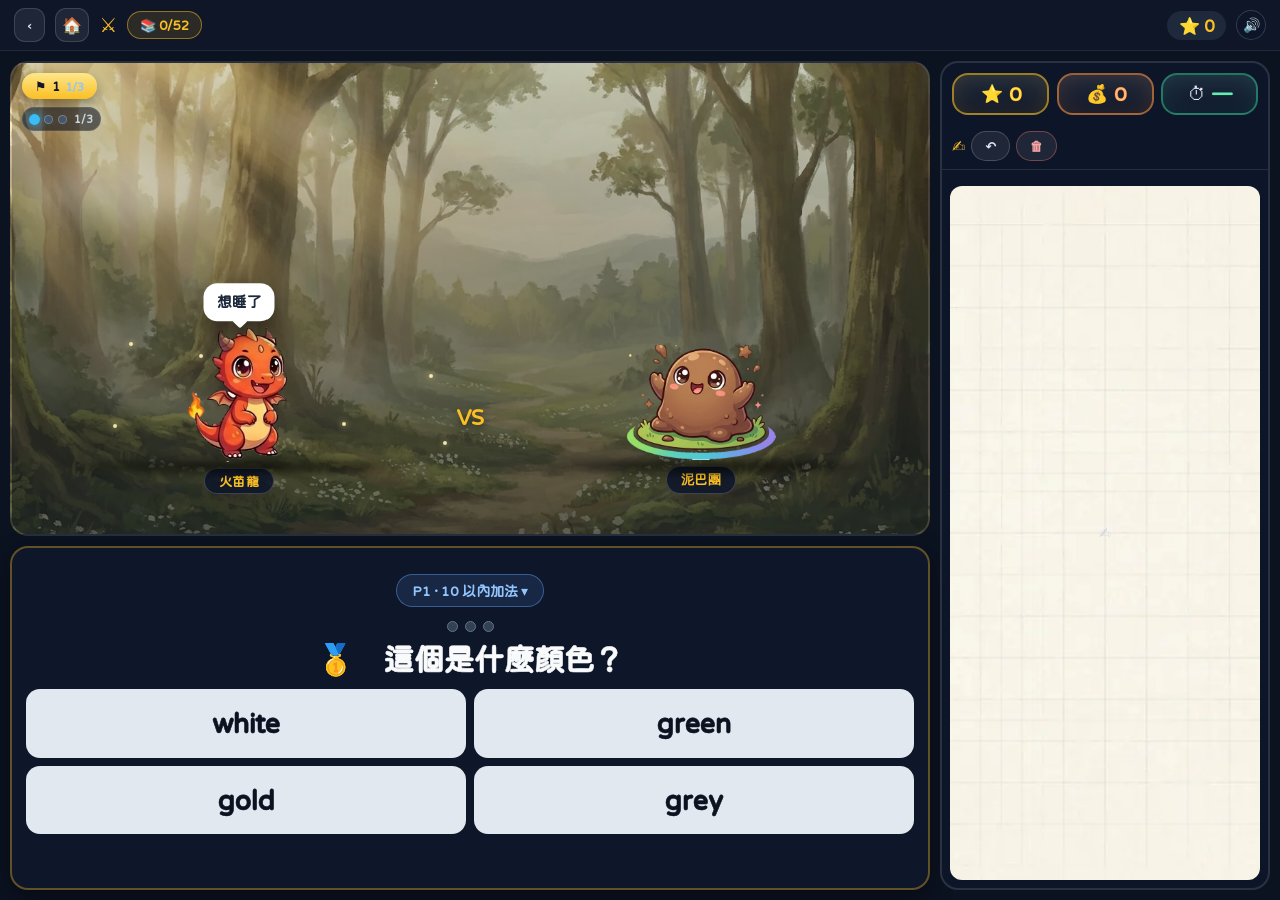
==== commit fa24962d: "挑戰頁:答錯冷卻2秒" ====
--- a/challenge.html
+++ b/challenge.html
@@ -238,6 +238,9 @@
   .opt.correct{background:#4ade80;color:#052e16}
   .opt.wrong{background:#f87171;color:#450a0a}
   .opt.reveal{background:#0b1220;color:#4ade80;box-shadow:inset 0 0 0 3px #4ade80}
+  /* 答錯冷卻：選項短暫鎖住＋變暗，逼孩子慢下來想（不是懲罰） */
+  #options.cooldown{pointer-events:none}
+  #options.cooldown .opt{opacity:.4;filter:grayscale(.45)}
   #feedback{text-align:center;font-size:14px;font-weight:800;color:#94a3b8;margin-top:8px;min-height:20px}
 
   /* 單元選擇 */
@@ -921,6 +924,7 @@
     var tapTimes = [];                 /* 這一題每次按錯的時間點（亂點偵測用） */
     var spamCaught = false;            /* 這一題被判定「亂點」→ 答對也不給獎勵 */
     var SPAM_TRIES = 3, SPAM_MS = 6000;/* 6 秒內按錯 3 次＝亂點（Settings 的 SPAM_TRIES／SPAM_SECONDS） */
+    var WRONG_COOLDOWN_MS = 2000;      /* 答錯後選項鎖住 2 秒（冷卻，逼孩子慢下來想，可調） */
     try {
       var _sc = JSON.parse(localStorage.getItem('dsh_cfg') || '{}');
       if (_sc && +_sc.SPAM_TRIES > 0) SPAM_TRIES = +_sc.SPAM_TRIES;
@@ -2343,6 +2347,7 @@
           b.classList.remove('correct','wrong','reveal');
           b.disabled = false;
         });
+        optionsEl.classList.remove('cooldown');   /* 新題目清掉冷卻狀態 */
         /* 排詞成句／長答案：任一選項 ≥5 字就降成 2 欄、縮字，避免溢出 */
         var maxOptLen = 0;
         for (var _oi = 0; _oi < q.options.length; _oi++) maxOptLen = Math.max(maxOptLen, String(q.options[_oi]).length);
@@ -3635,7 +3640,7 @@
         if (q.options[k] === q.answer && opts[k]) opts[k].classList.add('reveal');
       }
       var noReward = wrongCount >= 2;
-      fb.textContent = '❌ ' + q.answer + (noReward ? '　✖✖' : '');
+      fb.textContent = '❌ ' + q.answer + (noReward ? '　✖✖' : '') + '　⏳ 慢慢想…';
       if (Math.random() < 0.55) petSay('wrong', { gap: 4000 });
       if (monImg && monImg.animate) {
         monsterRush();
@@ -3649,10 +3654,13 @@
       }
       var pt2 = arenaPoint(petImg);
       setTimeout(function () { burst(pt2.x, pt2.y, '#fca5a5', 8); }, 260);
-      /* 重新開放選項，讓孩子繼續答同一題（不扣血、不換題） */
+      /* 答錯冷卻：選項鎖住 WRONG_COOLDOWN_MS，讓孩子慢下來想（不懲罰，只是等一下） */
+      optionsEl.classList.add('cooldown');
+      var unlockAt = Date.now() + WRONG_COOLDOWN_MS;
       setTimeout(function () {
+        optionsEl.classList.remove('cooldown');
         opts.forEach(function (x) { x.disabled = false; });
-      }, 320);
+      }, WRONG_COOLDOWN_MS);
     }
 
     try {
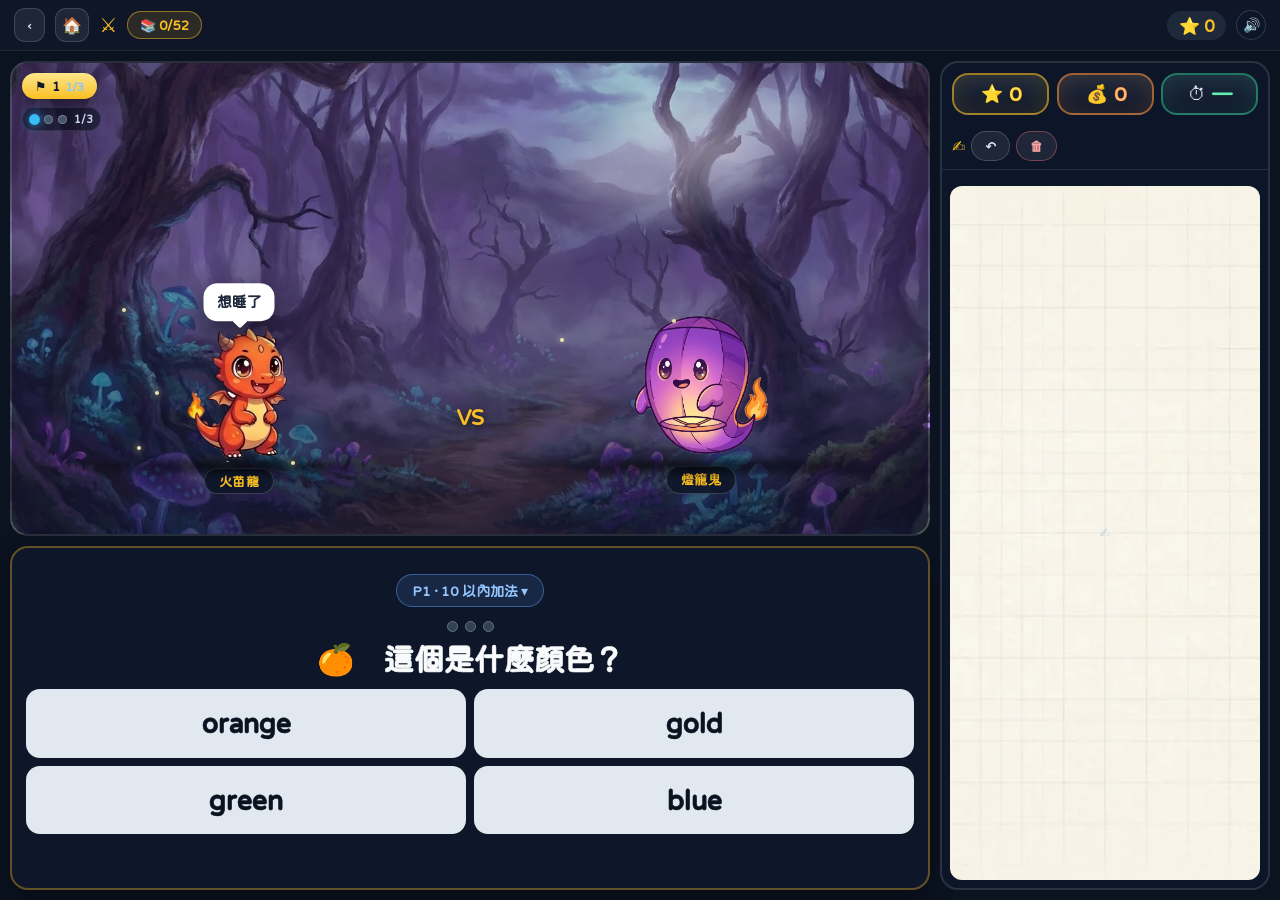
==== commit 8973d656: "挑戰頁:提示語氣改鼓勵" ====
--- a/challenge.html
+++ b/challenge.html
@@ -3503,8 +3503,8 @@
       logAnswer(true);
       if (noReward) {
         fb.textContent = spamCaught
-          ? '⏱ 太快　無獎勵'
-          : '✖✖ 無獎勵';
+          ? '🐢 慢慢看清楚再按，答對就有獎勵～'
+          : '💪 再想一下，答對就有獎勵～';
       } else {
         fb.textContent = '✅ +1 ⭐';
         addStar();
@@ -3640,7 +3640,7 @@
         if (q.options[k] === q.answer && opts[k]) opts[k].classList.add('reveal');
       }
       var noReward = wrongCount >= 2;
-      fb.textContent = '❌ ' + q.answer + (noReward ? '　✖✖' : '') + '　⏳ 慢慢想…';
+      fb.textContent = '💡 ' + q.answer + (noReward ? '　💪 慢慢答，答對就有獎勵' : '') + '　🐢 休息一下～';
       if (Math.random() < 0.55) petSay('wrong', { gap: 4000 });
       if (monImg && monImg.animate) {
         monsterRush();
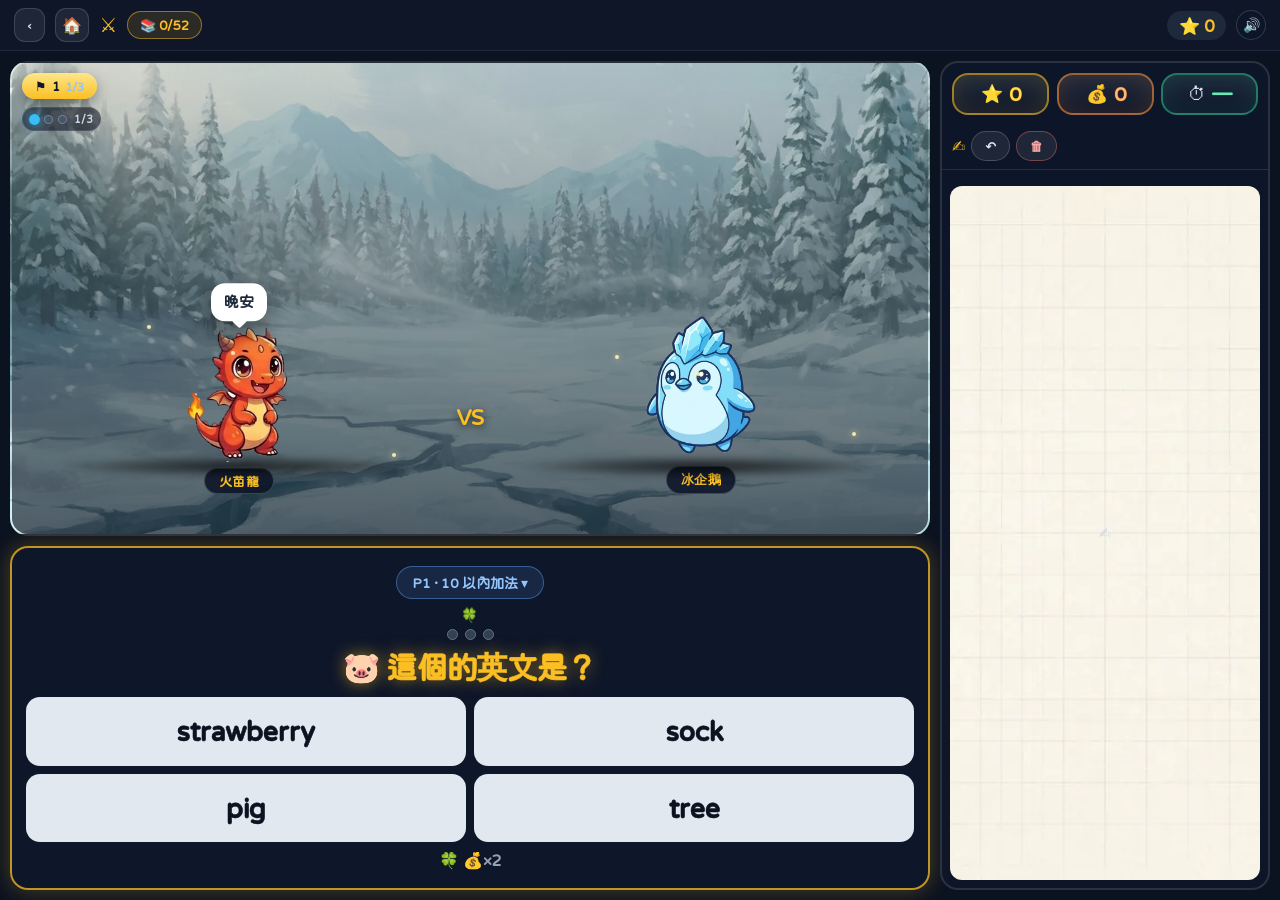
==== commit 194bda42: "挑戰頁:冷卻3.5秒+自動重播語音" ====
--- a/challenge.html
+++ b/challenge.html
@@ -924,7 +924,7 @@
     var tapTimes = [];                 /* 這一題每次按錯的時間點（亂點偵測用） */
     var spamCaught = false;            /* 這一題被判定「亂點」→ 答對也不給獎勵 */
     var SPAM_TRIES = 3, SPAM_MS = 6000;/* 6 秒內按錯 3 次＝亂點（Settings 的 SPAM_TRIES／SPAM_SECONDS） */
-    var WRONG_COOLDOWN_MS = 2000;      /* 答錯後選項鎖住 2 秒（冷卻，逼孩子慢下來想，可調） */
+    var WRONG_COOLDOWN_MS = 3500;      /* 答錯後選項鎖住 3.5 秒：夠他再看一次題、再聽一次語音（可調） */
     try {
       var _sc = JSON.parse(localStorage.getItem('dsh_cfg') || '{}');
       if (_sc && +_sc.SPAM_TRIES > 0) SPAM_TRIES = +_sc.SPAM_TRIES;
@@ -3640,7 +3640,7 @@
         if (q.options[k] === q.answer && opts[k]) opts[k].classList.add('reveal');
       }
       var noReward = wrongCount >= 2;
-      fb.textContent = '💡 ' + q.answer + (noReward ? '　💪 慢慢答，答對就有獎勵' : '') + '　🐢 休息一下～';
+      fb.textContent = '💡 ' + q.answer + (noReward ? '　💪 慢慢答，答對就有獎勵' : '') + '　🔊 再聽一次～';
       if (Math.random() < 0.55) petSay('wrong', { gap: 4000 });
       if (monImg && monImg.animate) {
         monsterRush();
@@ -3654,9 +3654,12 @@
       }
       var pt2 = arenaPoint(petImg);
       setTimeout(function () { burst(pt2.x, pt2.y, '#fca5a5', 8); }, 260);
-      /* 答錯冷卻：選項鎖住 WRONG_COOLDOWN_MS，讓孩子慢下來想（不懲罰，只是等一下） */
+      /* 答錯冷卻：選項鎖住 WRONG_COOLDOWN_MS，夠他再看一次題；期間自動重播題目語音，讓他「再聽一次」而不是空等 */
       optionsEl.classList.add('cooldown');
       var unlockAt = Date.now() + WRONG_COOLDOWN_MS;
+      if (window.QAudio) {
+        setTimeout(function () { if (window.QAudio) window.QAudio.play(); }, 350);
+      }
       setTimeout(function () {
         optionsEl.classList.remove('cooldown');
         opts.forEach(function (x) { x.disabled = false; });
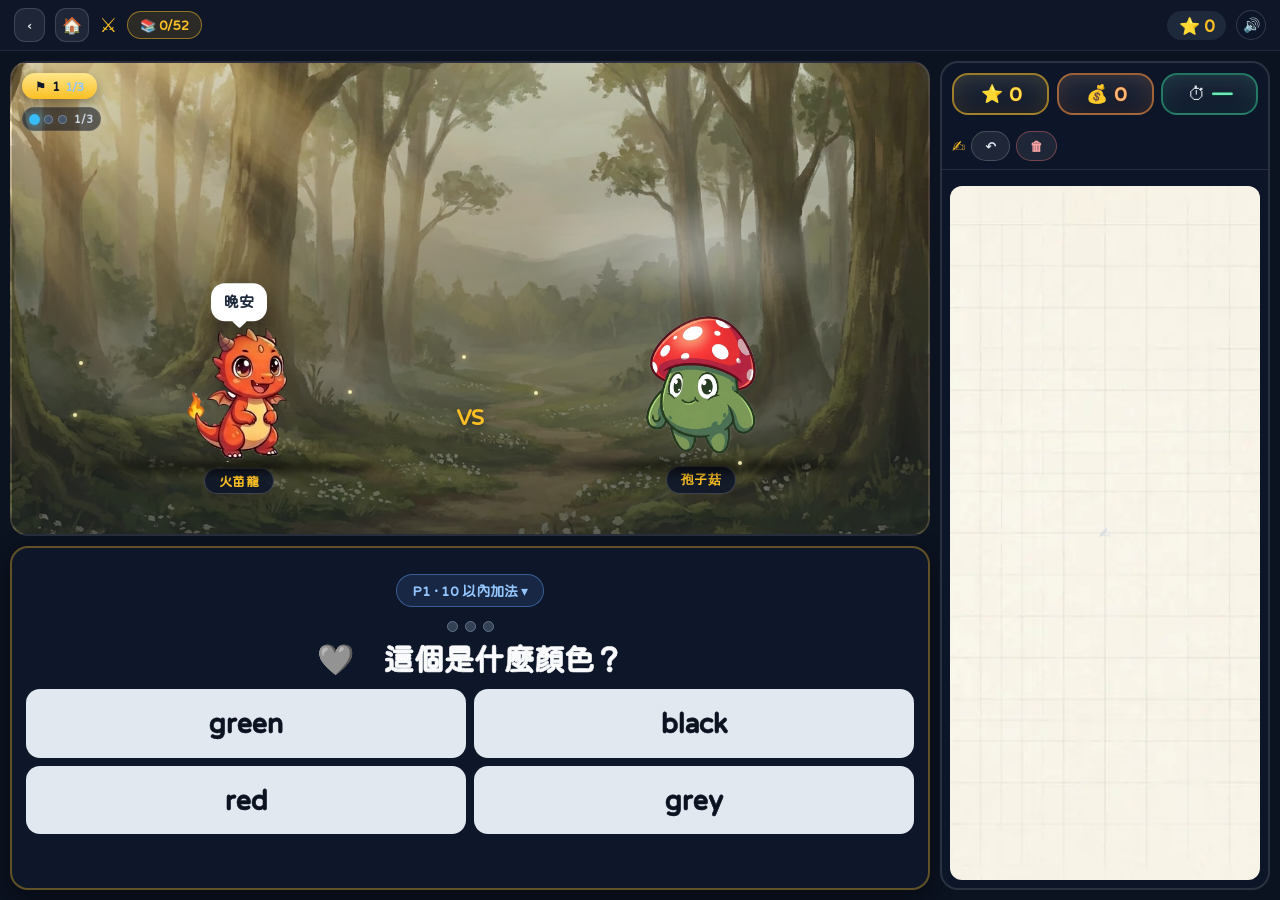
==== commit ad863e8c: "提示語氣全知監視" ====
--- a/challenge.html
+++ b/challenge.html
@@ -3503,8 +3503,8 @@
       logAnswer(true);
       if (noReward) {
         fb.textContent = spamCaught
-          ? '🐢 慢慢看清楚再按，答對就有獎勵～'
-          : '💪 再想一下，答對就有獎勵～';
+          ? '👁 我看見你亂按了，別作妖，想清楚再答'
+          : '👁 我全都知道，別作妖，想清楚再答';
       } else {
         fb.textContent = '✅ +1 ⭐';
         addStar();
@@ -3640,7 +3640,7 @@
         if (q.options[k] === q.answer && opts[k]) opts[k].classList.add('reveal');
       }
       var noReward = wrongCount >= 2;
-      fb.textContent = '💡 ' + q.answer + (noReward ? '　💪 慢慢答，答對就有獎勵' : '') + '　🔊 再聽一次～';
+      fb.textContent = '💡 ' + q.answer + (noReward ? '　👁 我看見了，別作妖' : '') + '　🔊 再聽一次';
       if (Math.random() < 0.55) petSay('wrong', { gap: 4000 });
       if (monImg && monImg.animate) {
         monsterRush();
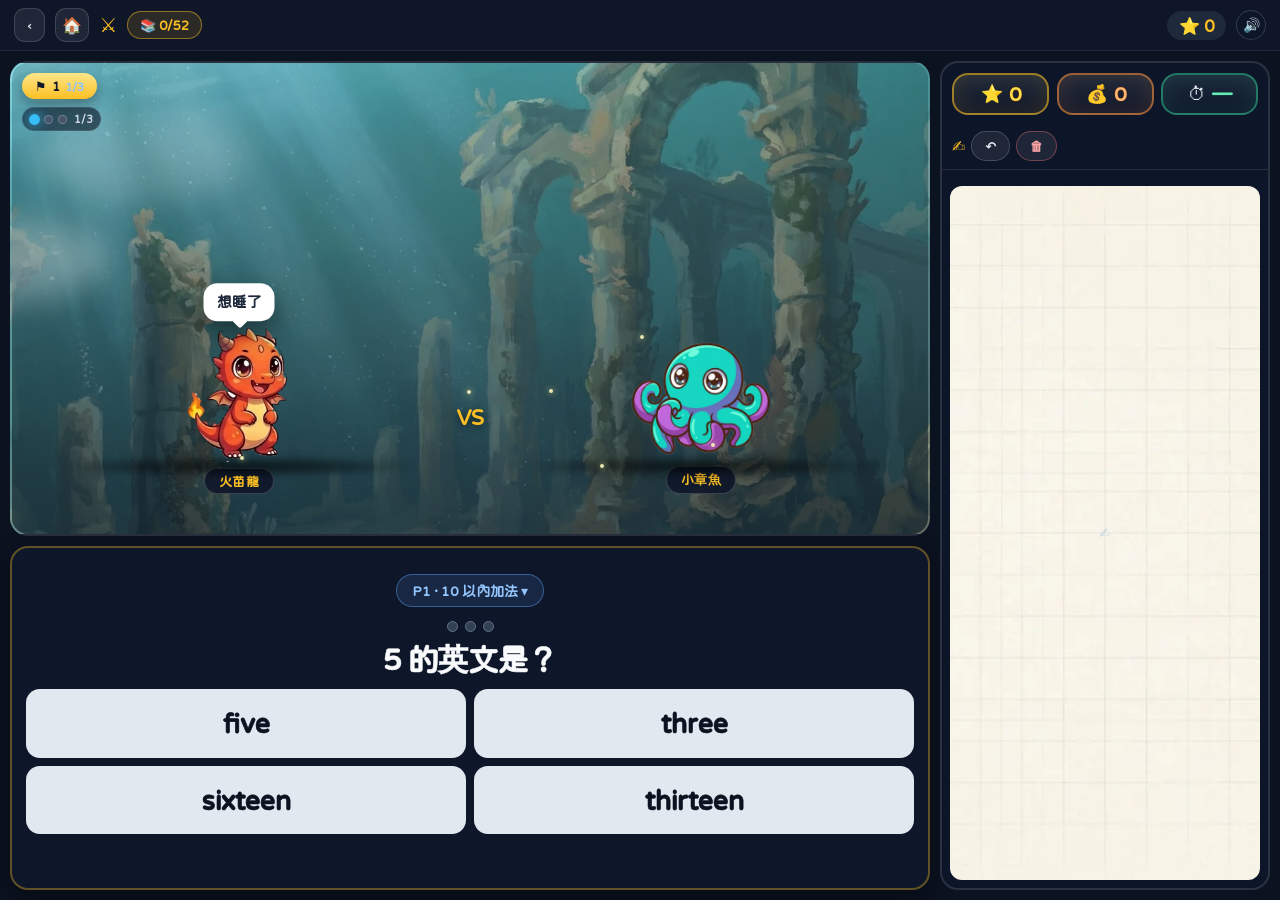
==== commit 25d9a4fd: "新手路線引導" ====
--- a/challenge.html
+++ b/challenge.html
@@ -3084,13 +3084,18 @@
         start();
       }
     })();
-    /* 新手帶路：第一次挑戰的歡迎提示（社群導引 → 這裡接住，閉環） */
+    /* 新手帶路：第一次挑戰的歡迎提示（社群導引 → 這裡接住，閉環）
+       有新手路線（dsh_route==='fight'）時改成「第 1 步」口吻 */
     (function firstChallenge() {
       try {
         if (localStorage.getItem('dsh_challenge_intro')) return;
         localStorage.setItem('dsh_challenge_intro', '1');
+        var route = null;
+        try { route = localStorage.getItem('dsh_route'); } catch(e){}
         setTimeout(function () {
-          if (window.Juice && Juice.banner) Juice.banner('👋 每題 +25💰　🔥連3題有加成', { ms: 3200 });
+          if (window.Juice && Juice.banner) Juice.banner(route === 'fight'
+            ? '第 1 步｜答對 3 題，打贏一隻怪！每題 +25💰'
+            : '👋 每題 +25💰　🔥連3題有加成', { ms: 3400 });
         }, 900);
       } catch (e) {}
     })();
@@ -3563,9 +3568,23 @@
         flushLocalCoins();          /* 打贏先結清本地題的金幣 */
         var isBossKill = (cur.s === 2);
         var winStars = WIN_STARS + (isBossKill ? 1 : 0);
+        /* 新手路線：第一次打贏怪（dsh_route==='fight'）→ 額外送 +5⭐ +50💰，推進到「去商店」 */
+        var firstWin = false;
+        try { firstWin = localStorage.getItem('dsh_route') === 'fight'; } catch(e){}
+        if (firstWin) {
+          try { localStorage.setItem('dsh_route', 'shop'); } catch(e){}
+          winStars += 5;
+          if (qaOn()) {
+            qaPost({ action: 'earnBatch', user_id: qaCfg.uid, n: 50, source: 'tutorial' }, function (err, d) {
+              if (!err && d && d.ok && typeof d.coins === 'number') { serverCoins = d.coins; paintCoinsNow(); }
+            });
+          } else {
+            pendLocal += 50; paintCoinsNow();
+          }
+        }
         addStar(winStars);
-        setTimeout(function () { rewardPop('🎉 +' + winStars + ' ⭐' + (isBossKill ? ' 👑BOSS' : '')); }, 1100);
-        fb.textContent = '🎉 打贏了！' + cur.m.n[cur.s - 1] + (isBossKill ? '（BOSS！）' : '') + ' 已收錄圖鑑 · +' + winStars + '⭐ 回家可以進化';
+        setTimeout(function () { rewardPop('🎉 +' + winStars + ' ⭐' + (isBossKill ? ' 👑BOSS' : '') + (firstWin ? '　🎁 +50💰' : '')); }, 1100);
+        fb.textContent = '🎉 打贏了！' + cur.m.n[cur.s - 1] + (isBossKill ? '（BOSS！）' : '') + (firstWin ? '　🎁 新手獎勵 +5⭐ +50💰 · 回社區按 🛒 買時間卷' : '　已收錄圖鑑 · +' + winStars + '⭐ 回家可以進化');
         /* 打贏的那一下不再放對話泡泡（會與「+2⭐」撞在一起並被競技場上緣切掉） */
         ultSlam();
         setTimeout(function () {
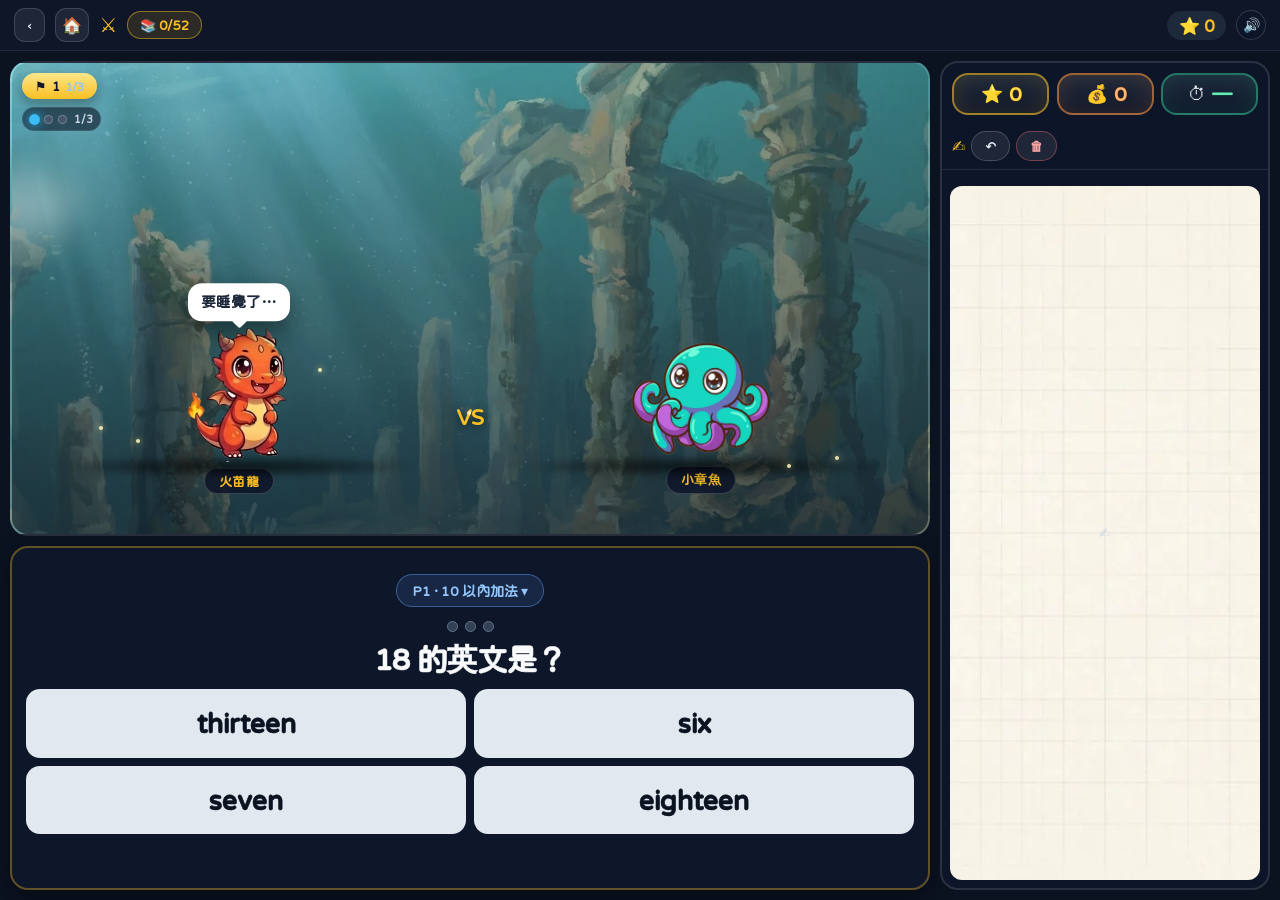
==== commit db3371fb: "修金幣顯示暴跌：myStatus 種 serverCoins" ====
--- a/challenge.html
+++ b/challenge.html
@@ -3128,7 +3128,7 @@
       if (!qaOn()) return;
       qaPost({ action: 'myStatus', user_id: qaCfg.uid }, function (err, d) {
         if (err || !d || !d.ok) return;
-        if (typeof d.coins === 'number') { coins = d.coins; paintScoreTime(); }
+        if (typeof d.coins === 'number') { coins = d.coins; serverCoins = d.coins; paintScoreTime(); }
         var ss = d.session || {};
         playLeftSec = (ss.mode === 'free' && ss.remaining_sec > 0) ? ss.remaining_sec : 0;
         paintPlayTime();
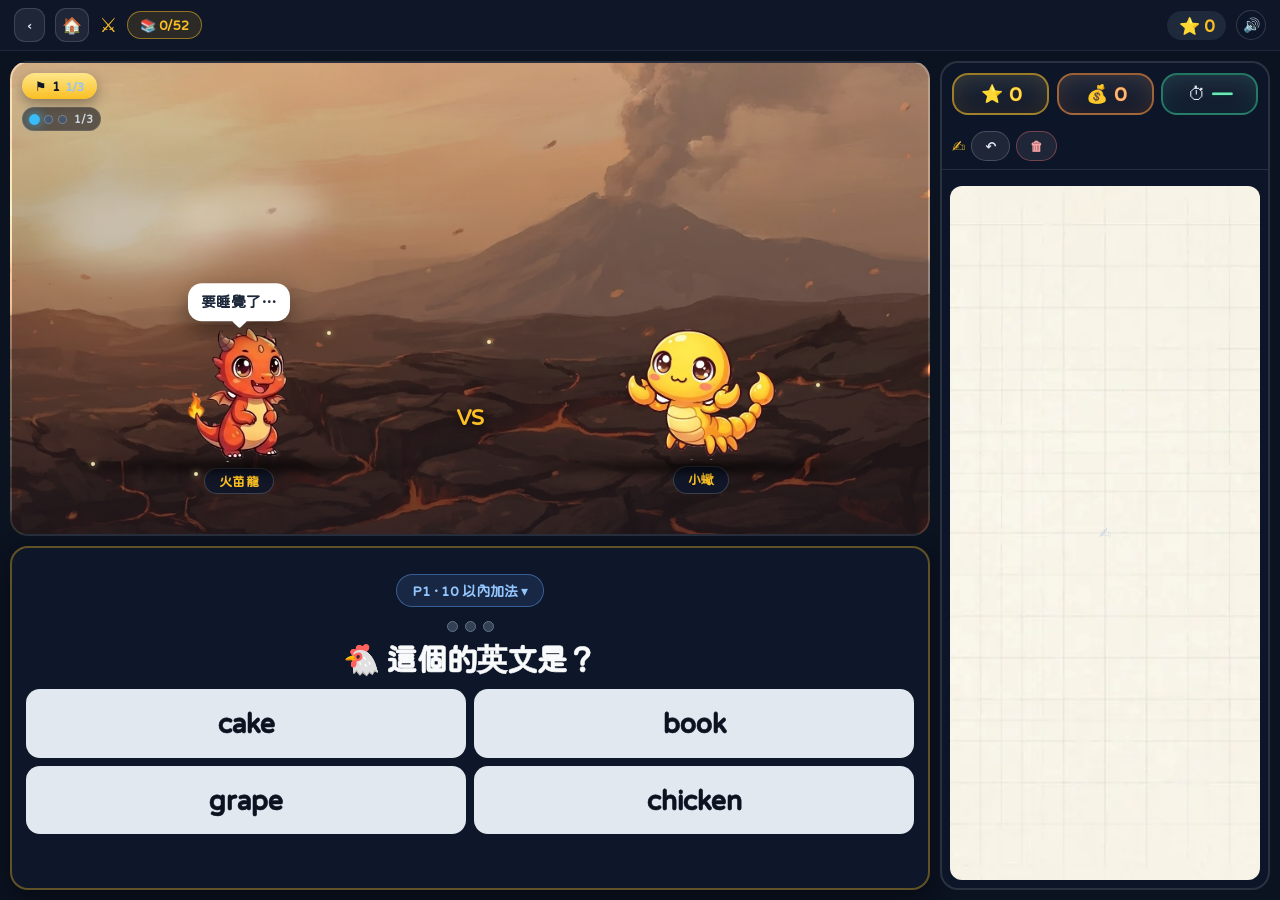
==== commit 5213aa8d: "挑戰頁：complete_set 重試佇列+session_id、earnBatch request_id" ====
--- a/challenge.html
+++ b/challenge.html
@@ -1953,19 +1953,55 @@
     var serverCoins = coins;      /* 最後一次伺服器回報的餘額 */
     var pendRemote = 0;           /* 已送出 complete_set、等回應中的金幣 */
     var pendLocal = 0;            /* 本地示範題累積、尚未 earnBatch 的金幣 */
+    var pendLocalRid = null;      /* flushLocalCoins 的重試 request_id（成功才清，斷線重試同一支） */
     function paintCoinsNow() { coins = serverCoins + pendRemote + pendLocal; paintScoreTime(); }
     function flushLocalCoins() {
       if (!qaOn() || pendLocal <= 0) return;
       var n = pendLocal;
       pendLocal = 0;
-      qaPost({ action: 'earnBatch', user_id: qaCfg.uid, n: n, source: 'quiz-local' }, function (err, d) {
-        if (err || !d || !d.ok) { pendLocal += n; paintCoinsNow(); return; }
+      if (!pendLocalRid) pendLocalRid = 'w' + Date.now() + '-' + Math.random().toString(36).slice(2, 8);
+      var rid = pendLocalRid;
+      qaPost({ action: 'earnBatch', user_id: qaCfg.uid, n: n, source: 'quiz-local', request_id: rid }, function (err, d) {
+        if (err || !d || !d.ok) { pendLocal += n; paintCoinsNow(); return; }   /* 保留 rid，重試不雙倍 */
+        pendLocalRid = null;
         if (typeof d.coins === 'number') { serverCoins = d.coins; }
         paintCoinsNow();
       });
     }
 
-    /* 作答時記一筆；滿 3 題回傳，換星星／上網時間 */
+    /* 作答時記一筆；滿 3 題回傳，換星星／上網時間。
+       斷線不再丟答案：失敗的 batch 帶著同一個 session_id 進重試佇列（後端冪等，重送不重複入帳） */
+    var qaRetry = [];             /* 待送／待重試的 batch */
+    var qaRetryTimer = null;
+    var qaRetryBusy = false;
+    function pumpRetry() {
+      if (qaRetryBusy || qaRetry.length === 0) return;
+      var job = qaRetry[0];
+      qaRetryBusy = true;
+      qaPost({ action: 'complete_set', user_id: qaCfg.uid, pin: qaCfg.pin || '', session_id: job.sid, answers: job.answers }, function (err, d) {
+        qaRetryBusy = false;
+        if (err || !d || !d.ok) {
+          job.tries++;
+          if (job.tries >= 5) {
+            /* 重試 5 次都不通才放棄：撤回 pending 顯示（金幣確實沒入帳） */
+            qaRetry.shift();
+            pendRemote = Math.max(0, pendRemote - job.sent);
+            paintCoinsNow();
+          }
+          if (qaRetry.length) {
+            if (qaRetryTimer) clearTimeout(qaRetryTimer);
+            qaRetryTimer = setTimeout(function () { qaRetryTimer = null; pumpRetry(); }, 4000);
+          }
+          return;
+        }
+        /* 成功（或冪等命中：同 session_id 重送會回既有結果，不重複入帳） */
+        qaRetry.shift();
+        if (typeof d.coins === 'number') { serverCoins = d.coins; }
+        pendRemote = Math.max(0, pendRemote - job.sent);
+        paintCoinsNow();
+        pumpRetry();
+      });
+    }
     function qaLogAnswer(q, correct, choice, ms, tries, earn) {
       if (!q || q.type !== 'remote' || !qaOn()) return;
       qaLog.push({ q_id: q.remoteId, correct: !!correct, tries: tries || 1, elapsed_ms: ms || 0, choice_path: choice || '', earn: earn || 0 });
@@ -1973,12 +2009,9 @@
       var batch = qaLog.splice(0, 3);
       var sent = 0;
       batch.forEach(function (b) { sent += (Number(b.earn) || 0); });
-      qaPost({ action: 'complete_set', user_id: qaCfg.uid, pin: qaCfg.pin || '', answers: batch }, function (err, d) {
-        if (err || !d || !d.ok) { pendRemote = Math.max(0, pendRemote - sent); paintCoinsNow(); return; }
-        if (typeof d.coins === 'number') { serverCoins = d.coins; }
-        pendRemote = Math.max(0, pendRemote - sent);
-        paintCoinsNow();
-      });
+      var sid = 'c' + Date.now() + '_' + qaCfg.uid + '_' + Math.random().toString(36).slice(2, 8);
+      qaRetry.push({ sid: sid, answers: batch, sent: sent, tries: 0 });
+      pumpRetry();
     }
 
     /* 難度高的時候，把「a + b = ?」改寫成「a + __ = c」，數字不變但要想反過來 */
@@ -3575,7 +3608,8 @@
           try { localStorage.setItem('dsh_route', 'shop'); } catch(e){}
           winStars += 5;
           if (qaOn()) {
-            qaPost({ action: 'earnBatch', user_id: qaCfg.uid, n: 50, source: 'tutorial' }, function (err, d) {
+            var trid = 't' + Date.now() + '-' + Math.random().toString(36).slice(2, 8);
+            qaPost({ action: 'earnBatch', user_id: qaCfg.uid, n: 50, source: 'tutorial', request_id: trid }, function (err, d) {
               if (!err && d && d.ok && typeof d.coins === 'number') { serverCoins = d.coins; paintCoinsNow(); }
             });
           } else {
